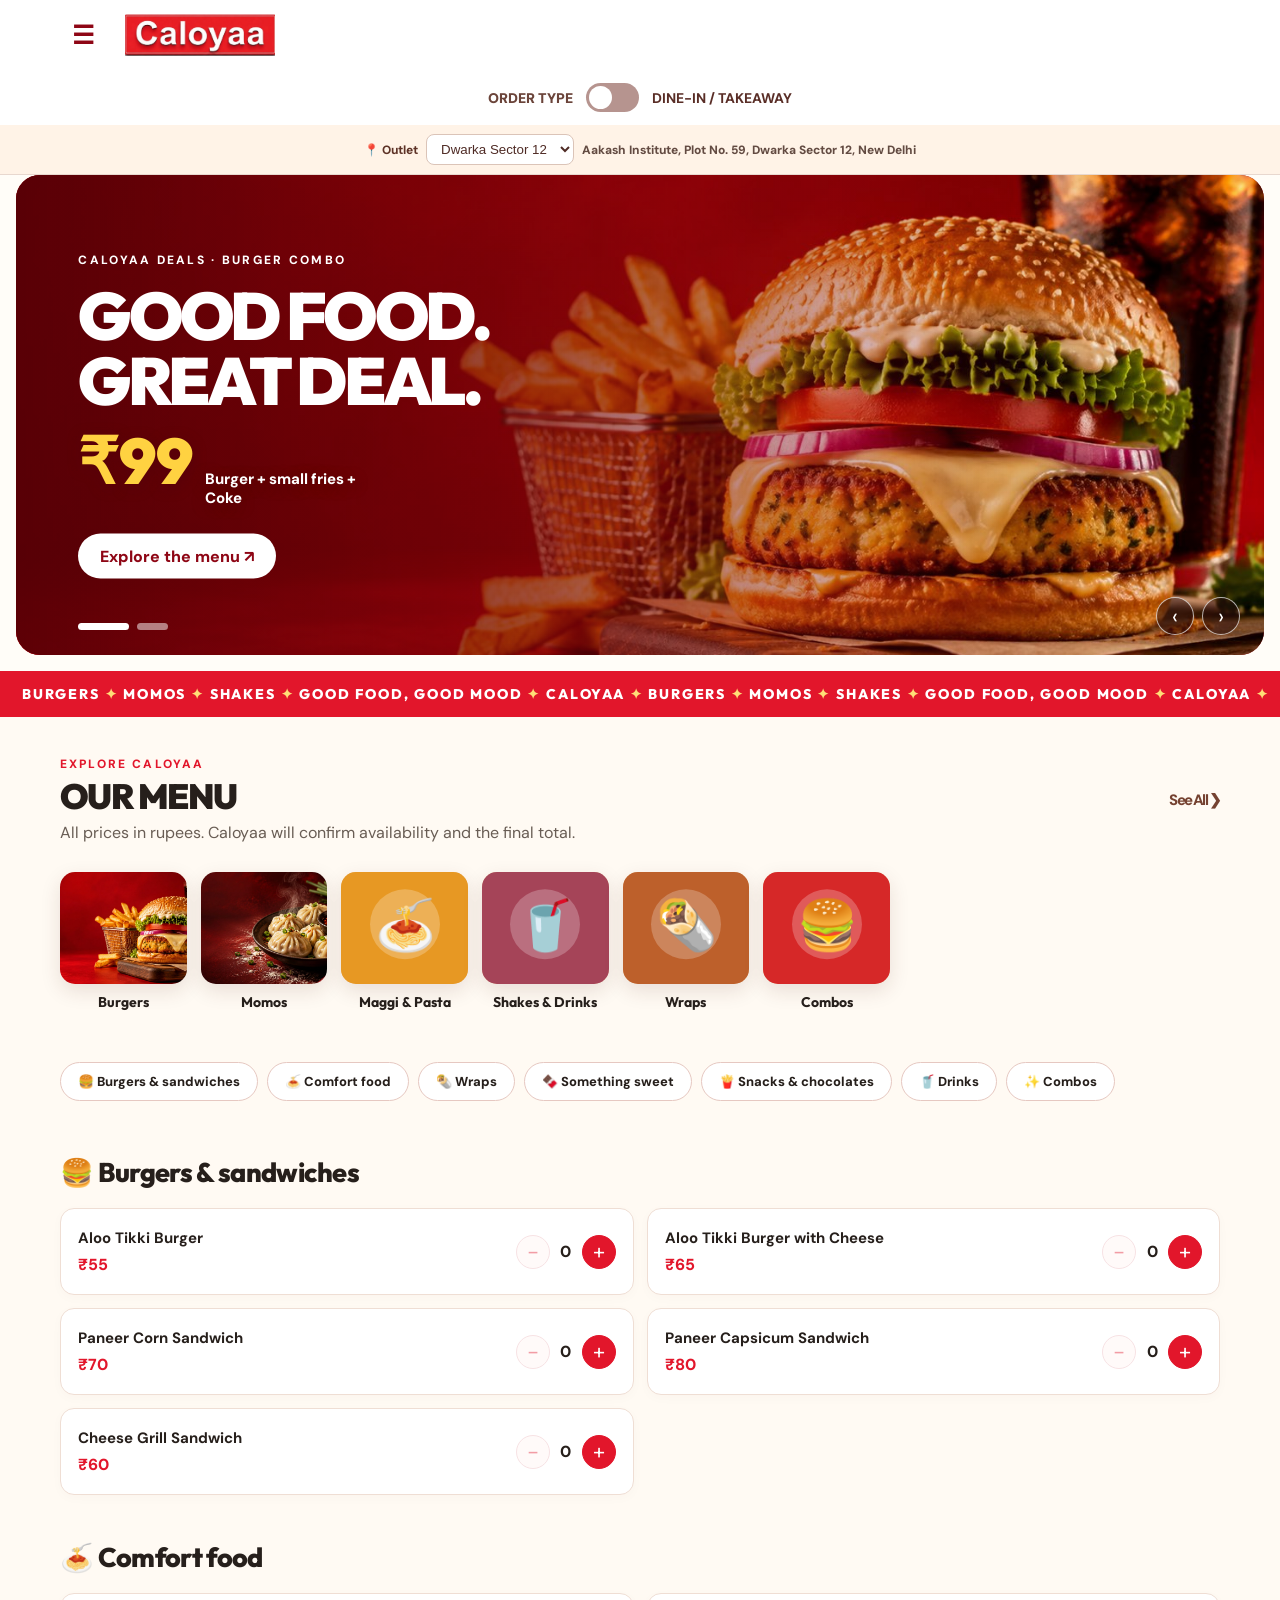
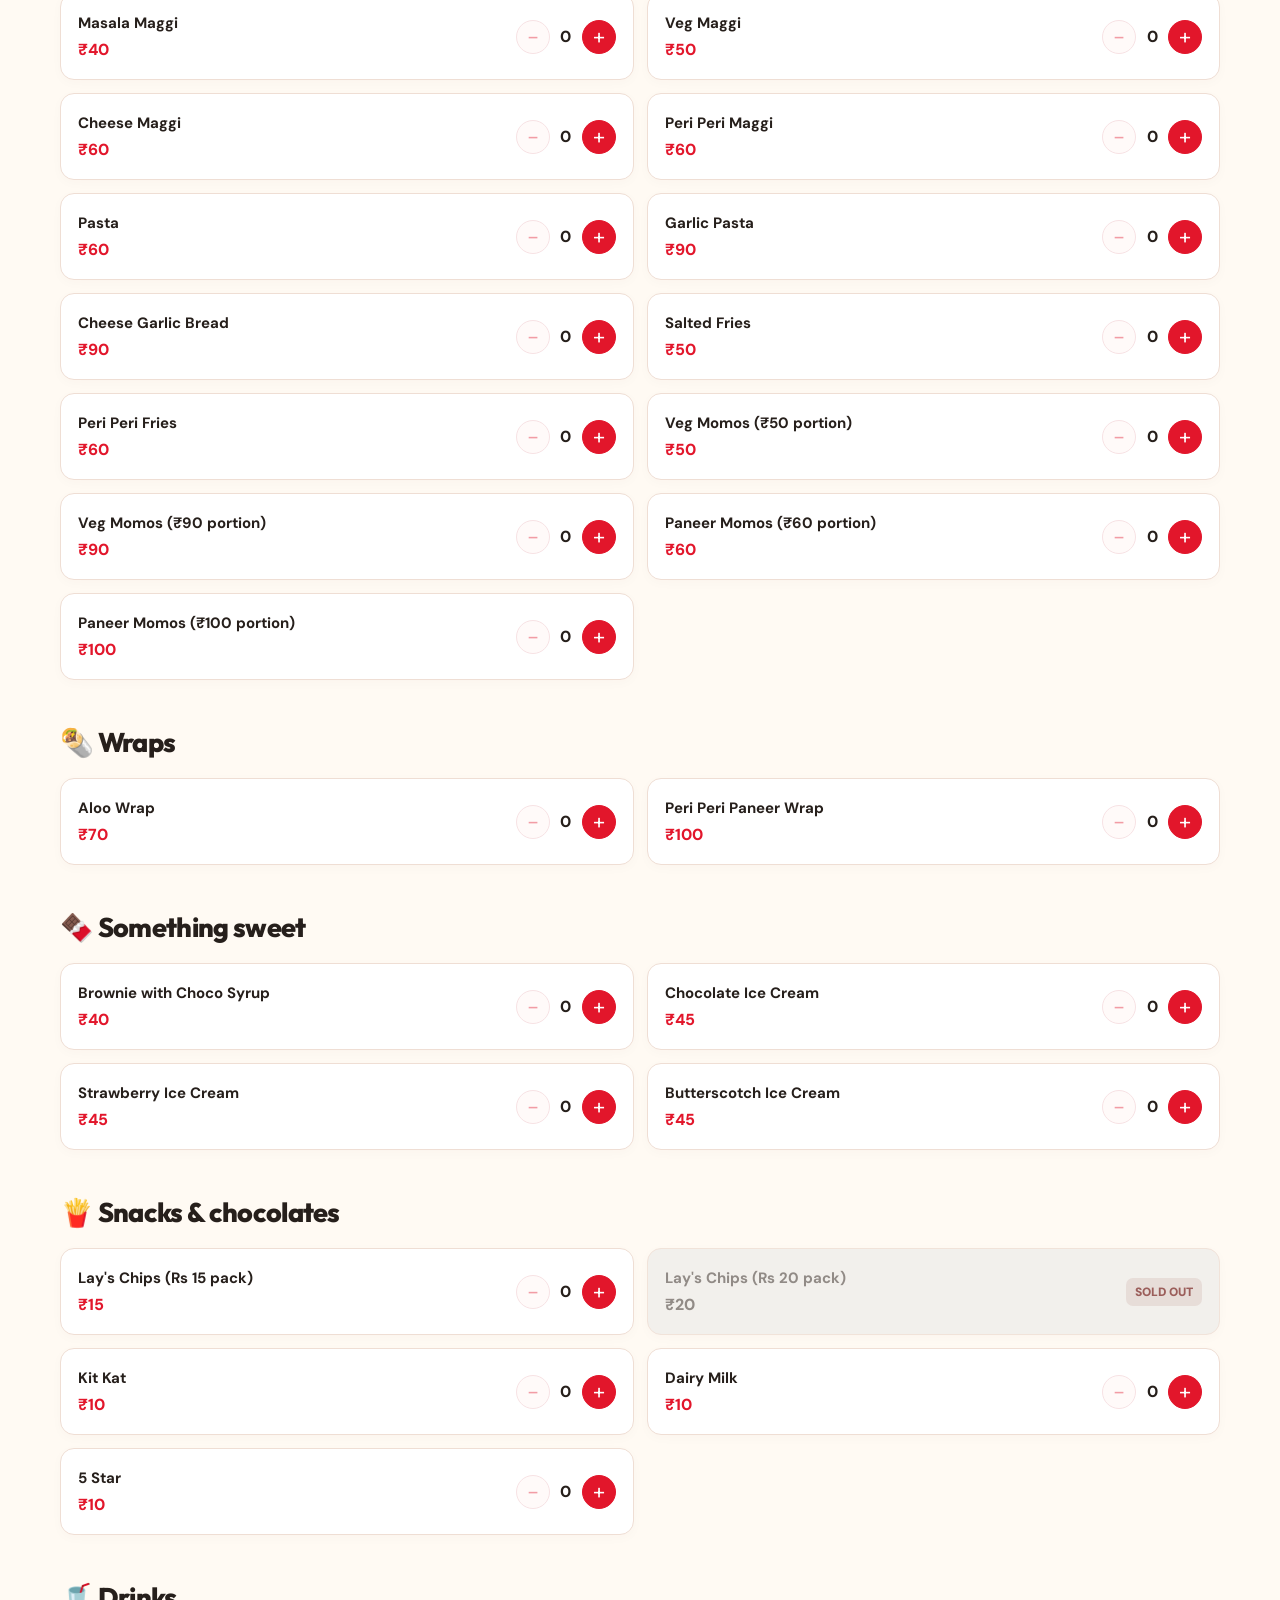
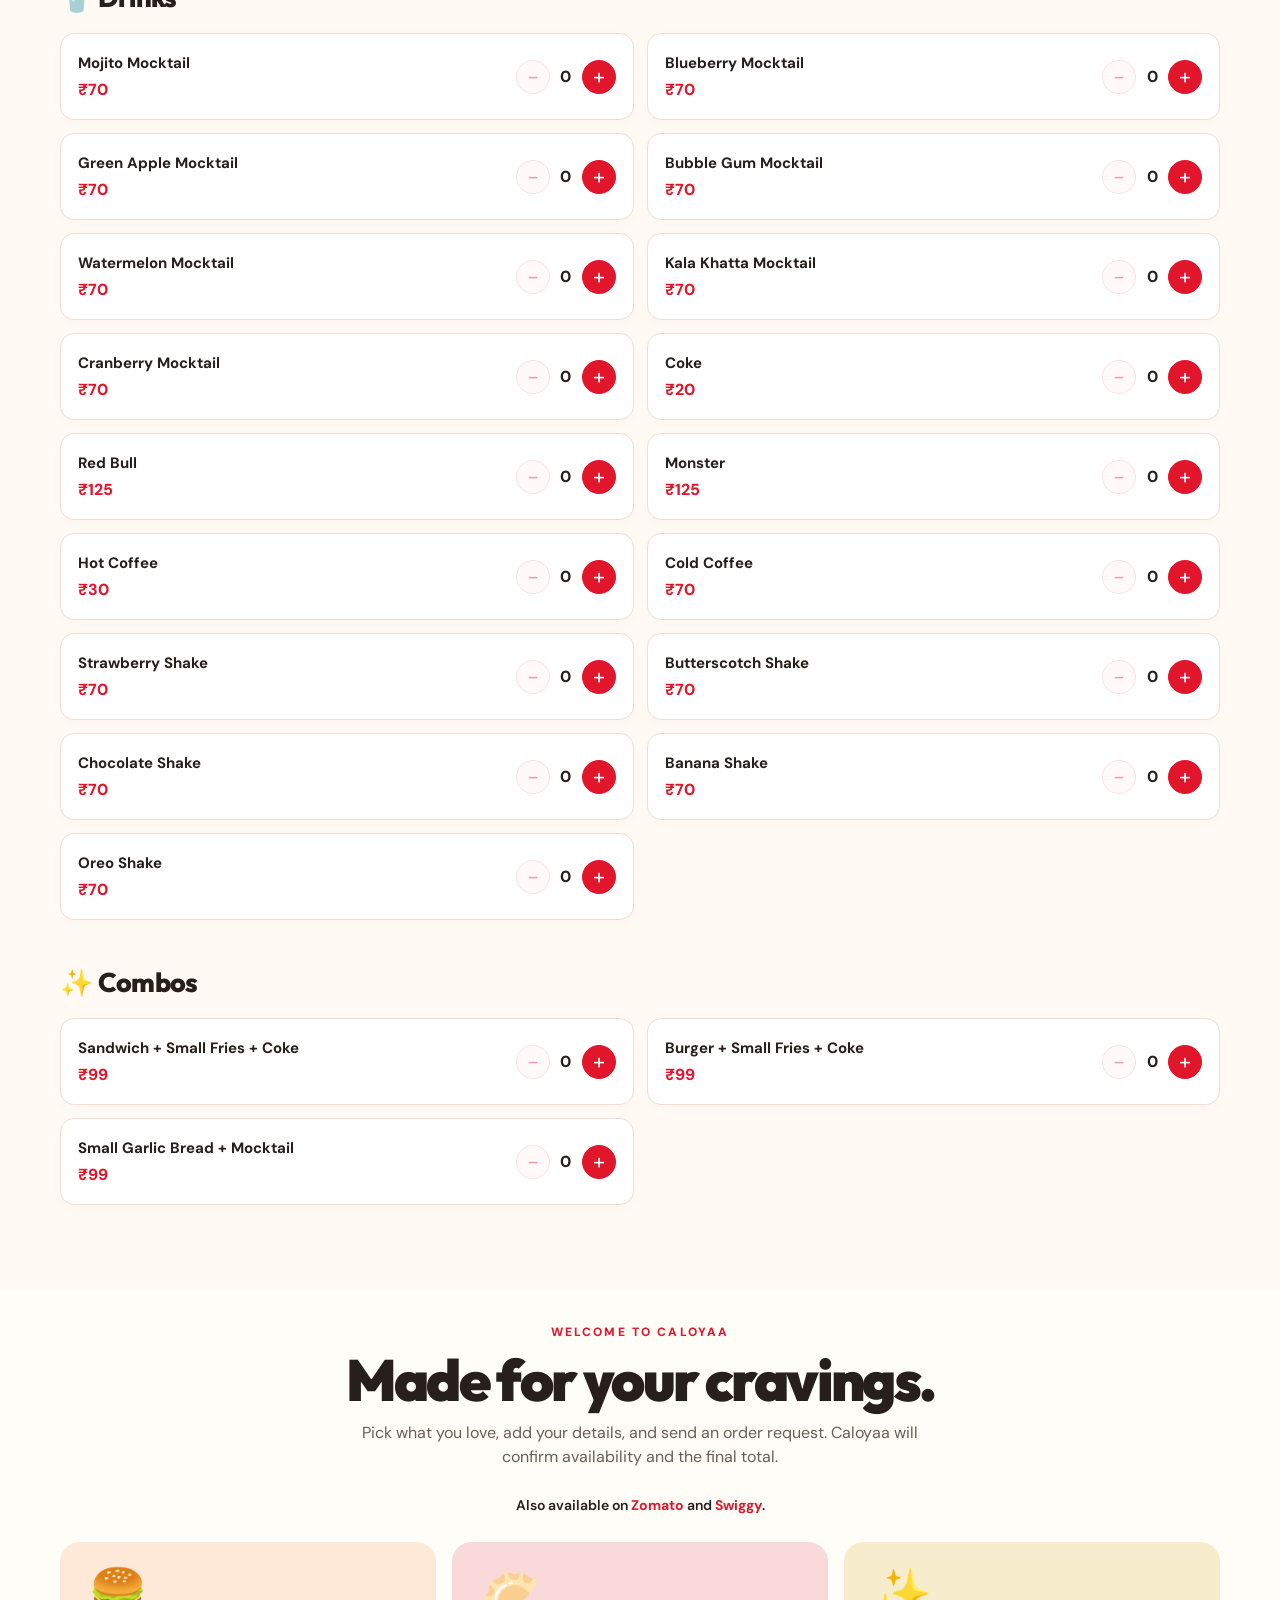
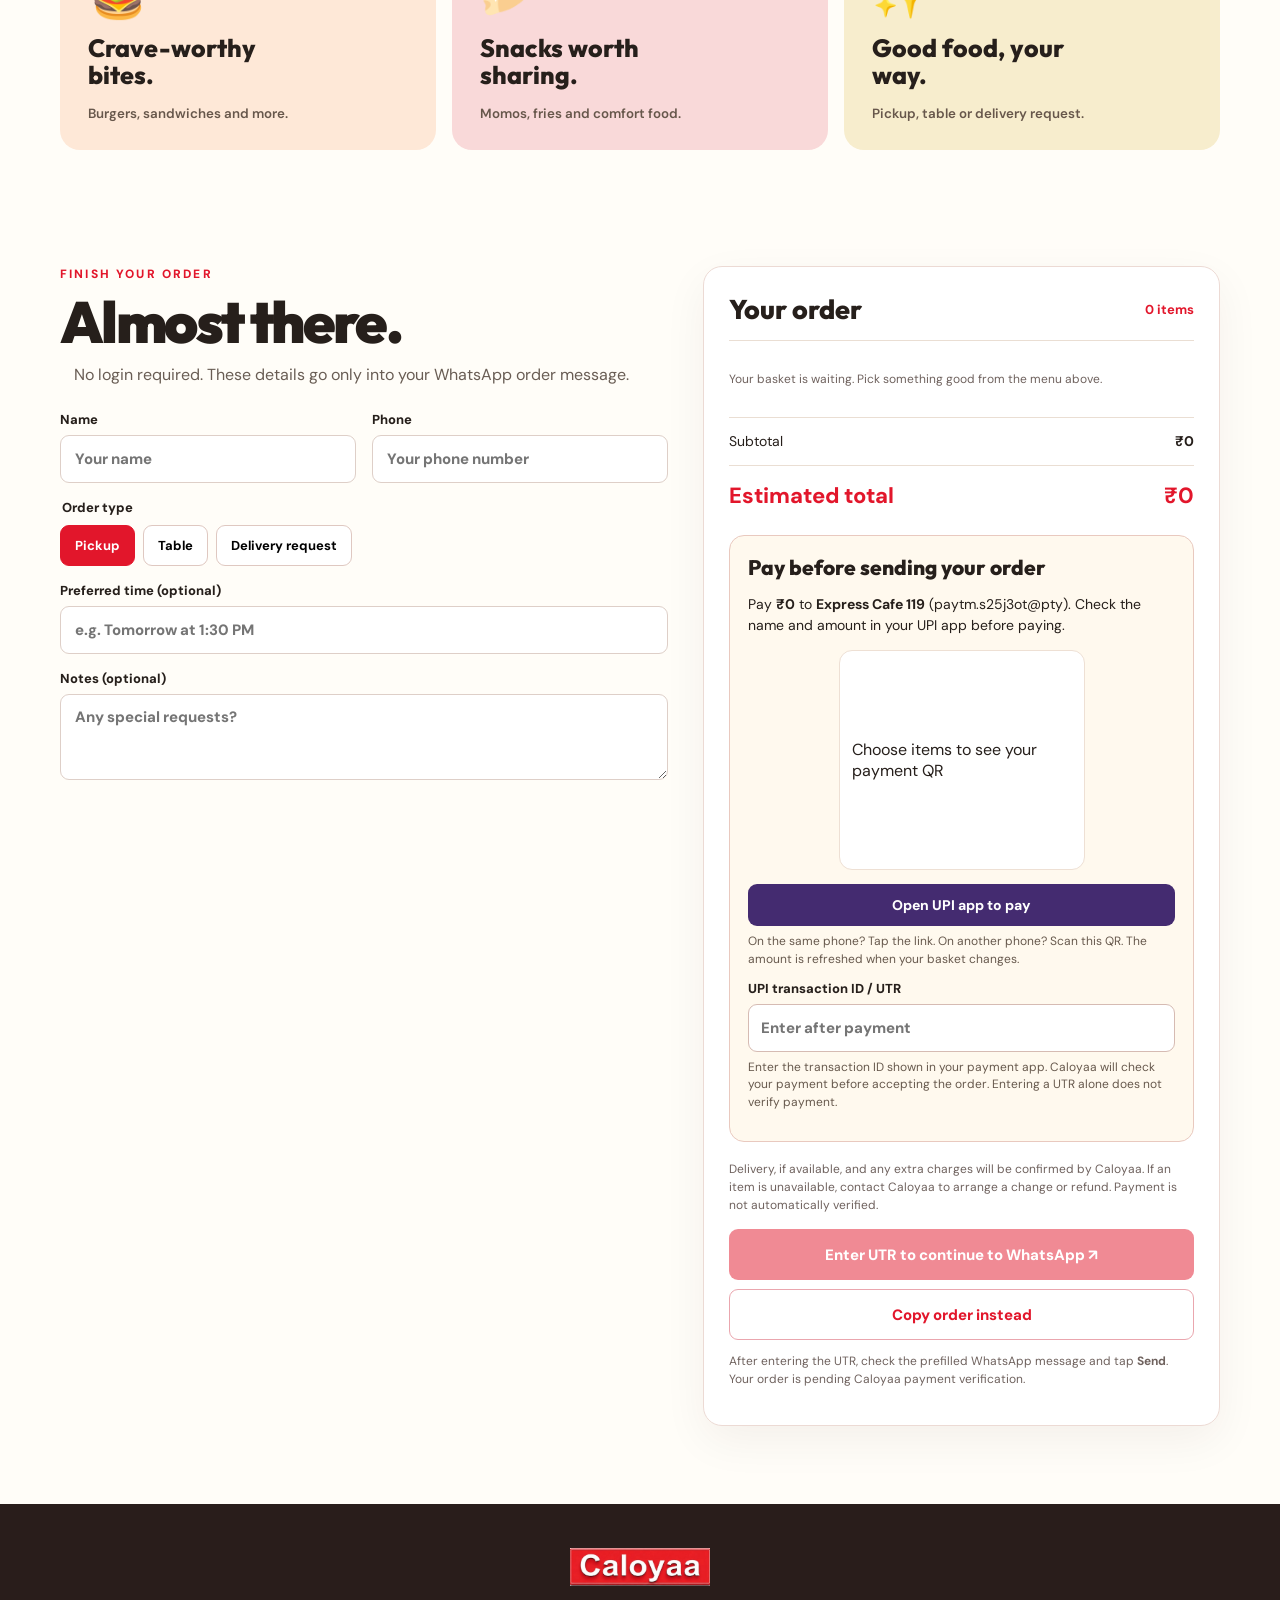
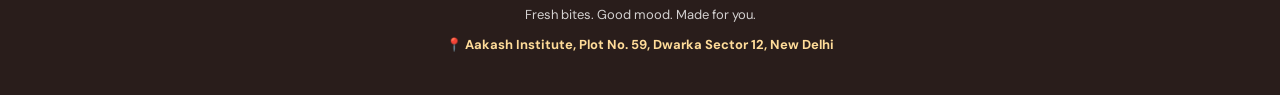
==== index.html @ 2647620d "Link Caloyaa web app manifest" ====
<!doctype html><style>.admin-entry{display:none!important}</style><script>document.addEventListener('DOMContentLoaded',()=>document.querySelector('.admin-entry')?.remove())</script><script>document.addEventListener('DOMContentLoaded',()=>{let m=document.createElement('link');m.rel='manifest';m.href='/manifest.webmanifest';document.head.append(m)})</script>
<html lang="en"><head><meta charset="UTF-8"><meta name="viewport" content="width=device-width,initial-scale=1"><meta name="theme-color" content="#d80f22"><meta name="description" content="Caloyaa: burgers, momos, shakes and more. Build your order and send it on WhatsApp."><meta property="og:title" content="Caloyaa | Fresh bites, big flavour"><meta property="og:description" content="Explore the menu and request an order on WhatsApp."><title>Caloyaa | Order online</title><link rel="preconnect" href="https://fonts.googleapis.com"><link rel="preconnect" href="https://fonts.gstatic.com" crossorigin><link href="https://fonts.googleapis.com/css2?family=DM+Sans:wght@400;500;600;700;800&family=Outfit:wght@400;500;600;700;800;900&display=swap" rel="stylesheet"><style>.admin-entry{display:none!important}
:root{--red:#e2162b;--deep:#8e0615;--ink:#261f1b;--cream:#fff8ed;--line:#eaded3}*{box-sizing:border-box}[hidden]{display:none!important}html{scroll-behavior:smooth}body{margin:0;color:var(--ink);background:#fffdf8;font-family:'DM Sans',Arial,sans-serif}button,input,textarea{font:inherit}button{cursor:pointer}a{color:inherit}.offer{background:#261b19;color:#fff;text-align:center;padding:10px 14px;font-size:12px;font-weight:800;letter-spacing:.06em}.offer span{color:#ffcf71}.nav{display:flex;align-items:center;justify-content:space-between;gap:24px;max-width:1240px;margin:auto;padding:15px 24px}.logo{display:block;width:159px;height:44px;object-fit:contain;object-position:left}.nav-links{display:flex;align-items:center;gap:28px;font-weight:800;font-size:13px}.nav-links a{text-decoration:none}.nav-links a:hover{color:var(--red)}.nav-order,.pill-btn{border:0;border-radius:999px;padding:12px 22px;background:var(--red);color:#fff;font-weight:800;text-decoration:none;white-space:nowrap}.mast{padding:0 16px}.slider{position:relative;max-width:1540px;height:480px;margin:auto;border-radius:24px;overflow:hidden;background:#990a14;color:#fff}.slide{position:absolute;inset:0;opacity:0;pointer-events:none;transition:opacity .65s ease}.slide.active{opacity:1;pointer-events:auto}.slide:before{content:"";position:absolute;inset:0;background:linear-gradient(90deg,rgba(67,0,5,.86) 0%,rgba(81,0,7,.56) 34%,rgba(64,0,8,0) 80%);z-index:1}.slide img{width:100%;height:100%;object-fit:cover;object-position:center}.slide-content{position:absolute;left:max(5%,28px);top:50%;transform:translateY(-50%);z-index:2;width:min(470px,51%)}.eyebrow{font-size:12px;letter-spacing:.19em;font-weight:800;text-transform:uppercase}.slide h1{font:900 clamp(42px,5.2vw,83px)/.98 'Outfit',Arial,sans-serif;letter-spacing:-.055em;margin:15px 0 16px;text-transform:uppercase}.slide p{font-size:18px;line-height:1.45;max-width:400px;margin:0 0 29px}.slide .pill-btn{background:#fff;color:var(--deep);display:inline-block}.slide .pill-btn:hover{background:#ffe2b1}.slide-controls{position:absolute;z-index:3;bottom:25px;left:max(5%,28px);display:flex;gap:8px}.slide-controls button{width:31px;height:7px;border:0;border-radius:8px;background:#ffffff80;padding:0}.slide-controls button.active{width:51px;background:#fff}.slide-arrows{position:absolute;right:24px;bottom:20px;display:flex;gap:8px;z-index:3}.slide-arrows button{width:38px;height:38px;border:1px solid #ffffffab;border-radius:50%;background:#260b0b80;color:#fff;font-size:22px}.slide-arrows button:hover{background:#fff;color:var(--red)}.ticker{background:var(--red);color:#fff;overflow:hidden;white-space:nowrap;margin-top:16px;padding:14px 0;font:800 14px 'Outfit',sans-serif;letter-spacing:.13em}.ticker-track{display:inline-block;animation:marquee 28s linear infinite}.ticker-track span{padding:0 22px}.ticker-track i{font-style:normal;color:#ffde77}@keyframes marquee{to{transform:translateX(-50%)}}.wrap{width:min(1160px,calc(100% - 40px));margin:auto}.intro{text-align:center;padding:75px 0 32px}.section-kicker{font-weight:800;color:var(--red);letter-spacing:.18em;font-size:12px}.intro h2,.section-head h2{font:900 clamp(34px,4.6vw,58px)/1.04 'Outfit',sans-serif;letter-spacing:-.045em;margin:10px 0}.intro p,.section-head p{color:#695d54;line-height:1.55;margin:8px auto;max-width:580px}.platforms{text-align:center;font-size:14px;font-weight:600;margin:0 0 28px}.platforms strong{color:var(--red)}.promo-grid{display:grid;grid-template-columns:repeat(3,1fr);gap:16px;margin:10px 0 80px}.promo{border-radius:20px;padding:28px;min-height:208px;display:flex;flex-direction:column;align-items:flex-start;justify-content:space-between;background:#fee8d7;position:relative;overflow:hidden}.promo:nth-child(2){background:#f9d9d9}.promo:nth-child(3){background:#f7edcd}.promo .icon{font-size:48px;line-height:1}.promo strong{font:800 25px/1.06 'Outfit',sans-serif;max-width:210px}.promo small{font-weight:600;color:#67574b}.promo b{color:var(--red)}.menu-section{background:#fff7ef;padding:75px 0}.section-head{text-align:center}.category-nav{display:flex;gap:9px;overflow:auto;padding:18px 0 30px;scrollbar-width:thin}.category-nav a{border:1px solid #e6c8c1;background:#fff;border-radius:100px;padding:10px 17px;text-decoration:none;white-space:nowrap;font-size:13px;font-weight:800}.category-nav a:hover,.category-nav a:focus{background:var(--red);color:#fff}.food-group{margin:24px 0 45px;scroll-margin-top:20px}#momos-items{scroll-margin-top:20px}.food-group h3{font:800 27px 'Outfit',sans-serif;margin:0 0 19px;letter-spacing:-.025em}.menu-grid{display:grid;grid-template-columns:repeat(2,minmax(0,1fr));gap:13px}.menu-item{background:#fff;border:1px solid #efded4;border-radius:14px;display:flex;align-items:center;justify-content:space-between;padding:16px 17px;min-height:87px;gap:10px;box-shadow:0 3px 12px #541a0a06}.item-info{min-width:0}.item-info strong{display:block;font-size:15px;line-height:1.24}.item-info span{display:block;font-weight:800;color:var(--red);margin-top:6px}.qty{display:flex;align-items:center;gap:7px;flex:none}.qty button{width:34px;height:34px;border:1px solid #edbbc0;background:#fff5f3;color:var(--red);border-radius:50%;font-size:22px;line-height:1}.qty button:last-child{background:var(--red);color:#fff;border-color:var(--red)}.qty button:disabled{opacity:.42;cursor:not-allowed}.qty output{text-align:center;min-width:18px;font-weight:800}.order-layout{display:grid;grid-template-columns:1fr .85fr;gap:35px;padding:78px 0}.form-grid{display:grid;grid-template-columns:1fr 1fr;gap:16px}.form-grid label{font-size:13px;font-weight:800;display:grid;gap:7px}.form-grid .span{grid-column:1/-1}.form-grid input:not([type=checkbox]),.form-grid textarea{width:100%;min-height:48px;padding:12px 14px;border:1px solid #decfc8;border-radius:9px;background:white;color:var(--ink);font-size:15px}.form-grid textarea{resize:vertical}.form-grid input:focus,.form-grid textarea:focus{outline:2px solid var(--red);outline-offset:1px}.form-grid fieldset{border:0;margin:0;padding:0}.form-grid legend{font-size:13px;font-weight:800;margin-bottom:9px}.mode-choice{display:flex;flex-wrap:wrap;gap:8px}.mode-choice button{padding:11px 14px;background:#fff;border:1px solid #dfc8c1;border-radius:9px;font-weight:700;font-size:13px}.mode-choice button.chosen{background:var(--red);color:#fff;border-color:var(--red)}.pre{display:flex!important;align-items:center;gap:12px;background:#fff2dc;border-radius:10px;padding:14px}.pre input{width:21px;height:21px;accent-color:var(--red)}.pre span{display:grid;gap:3px}.pre small{font-weight:400;color:#655c50}.summary{background:#fff;border:1px solid #ecdad4;border-radius:19px;box-shadow:0 15px 45px #3e100d0e;padding:25px;height:max-content;position:sticky;top:15px}.summary-title{display:flex;justify-content:space-between;align-items:center;border-bottom:1px solid var(--line);padding-bottom:14px;margin-bottom:12px}.summary-title h3{font:800 27px 'Outfit';margin:0}.summary-title strong{color:var(--red);font-size:13px}.summary-row{display:flex;justify-content:space-between;gap:12px;padding:7px 0;font-size:14px}.summary-row b{white-space:nowrap}.summary-row.subtotal{border-top:1px solid var(--line);margin-top:12px;padding-top:14px}.summary-row.grand{border-top:1px solid var(--line);margin-top:8px;padding-top:15px;font-size:22px;color:var(--red);font-weight:800}.empty,.disclaimer,.send-note{color:#6f625e;font-size:12px;line-height:1.5}.empty{padding:17px 0}.disclaimer{margin:15px 0}.error{color:#a11222;background:#ffebeb;border-radius:7px;padding:10px;font-size:13px}.order-button,.copy-button{width:100%;border-radius:9px;min-height:51px;font-weight:800;font-size:15px}.order-button{background:#25a65a;color:white;border:0}.order-button:hover{background:#168248}.copy-button{background:#fff;color:var(--red);border:1px solid #eaa6ae;margin-top:9px}.closing{background:#291d1b;color:#fff;padding:42px 20px;text-align:center}.closing img{width:140px;height:42px;object-fit:contain}.closing p{font-size:13px;opacity:.8;margin-bottom:0}.sticky-order{display:none}@media(max-width:800px){.slider{height:400px}.slide-content{width:57%}.slide h1{font-size:48px}.promo-grid{grid-template-columns:1fr 1fr}.order-layout{grid-template-columns:1fr}.summary{position:static}}@media(max-width:620px){.nav{padding:12px 18px}.logo{width:135px;height:38px}.nav-links a:not(.nav-order){display:none}.nav-order{padding:10px 15px;font-size:12px}.mast{padding:0 10px}.slider{height:488px;border-radius:17px}.slide:before{background:linear-gradient(0deg,rgba(58,0,5,.93) 0%,rgba(62,0,5,.62) 42%,rgba(62,0,5,.03) 85%)}.slide img{object-position:64% top}.slide-content{width:calc(100% - 50px);top:auto;bottom:56px;left:25px;transform:none}.slide h1{font-size:48px;margin:10px 0 9px}.slide p{font-size:14px;margin-bottom:17px}.slide .pill-btn{font-size:13px;padding:10px 17px}.slide-controls{left:25px;bottom:21px}.slide-arrows{bottom:12px;right:15px}.slide-arrows button{width:31px;height:31px;font-size:17px}.ticker{font-size:12px;padding:11px 0;margin-top:10px}.wrap{width:calc(100% - 28px)}.intro{padding:48px 6px 23px}.intro h2,.section-head h2{font-size:36px}.promo-grid{grid-template-columns:1fr 1fr;gap:9px;margin-bottom:50px}.promo{padding:17px;min-height:176px}.promo strong{font-size:20px}.promo .icon{font-size:32px}.promo:nth-child(3){grid-column:1/-1;min-height:120px}.menu-section{padding:45px 0}.category-nav{padding:18px 0}.food-group{margin:16px 0 35px}.food-group h3{font-size:24px}.menu-grid{grid-template-columns:1fr;gap:8px}.menu-item{min-height:74px;padding:12px 13px}.item-info strong{font-size:14px}.order-layout{padding:50px 0 75px;gap:30px}.form-grid{grid-template-columns:1fr}.summary{padding:19px}.sticky-order{display:block;position:fixed;bottom:0;left:0;right:0;background:#fff;padding:10px 16px max(10px,env(safe-area-inset-bottom));box-shadow:0 -4px 22px #120b0b1c;z-index:10}.sticky-order a{display:block;text-align:center;background:var(--red);border-radius:9px;color:#fff;text-decoration:none;padding:12px;font-weight:800;font-size:14px}.closing{padding-bottom:110px}}@media(prefers-reduced-motion:reduce){*,*:before,*:after{scroll-behavior:auto!important;animation:none!important;transition:none!important}}
/* Menu-first storefront inspired by the reference layout, retaining Caloyaa branding. */
.menu-toggle{border:0;background:transparent;color:var(--deep);font-size:25px;font-weight:800;padding:5px 7px;line-height:1}.service-bar{display:flex;align-items:center;justify-content:center;gap:13px;padding:13px 12px;background:#fff;color:#6b443a;font-size:14px;font-weight:900;text-transform:uppercase}.service-bar strong{color:#592d26}.service-switch{padding:0;border:0;background:transparent}.switch-track{display:flex;align-items:center;width:53px;height:29px;border-radius:30px;background:#9b4e46;padding:3px}.switch-track i{display:block;width:23px;height:23px;border-radius:50%;background:#fff;transform:translateX(24px);transition:transform .2s}.service-switch[aria-checked=false] .switch-track{background:#b6948f}.service-switch[aria-checked=false] i{transform:translateX(0)}.quick-menu{position:absolute;left:12px;top:93px;background:#fff;z-index:20;border:1px solid #ead6d0;border-radius:14px;box-shadow:0 15px 36px #351b1724;display:grid;padding:9px;min-width:190px}.quick-menu[hidden]{display:none}.quick-menu a{font-size:14px;padding:10px 13px;text-decoration:none;border-radius:7px;font-weight:800}.quick-menu a:hover{background:#fff1e9}.quick-menu .admin-entry{border-top:1px solid #ead6d0;margin-top:4px;padding-top:13px;color:#754231;font-size:12px}.address-strip{border-bottom:1px solid #e8d8cf;background:#fff;text-align:center;border-radius:0;font-size:13px;padding:10px}.see-all{float:right;font:800 15px 'DM Sans',sans-serif;text-decoration:none;color:#754231;padding:12px 0}.menu-section{padding:39px 0;background:#fffbf5}.menu-section .section-head{text-align:left}.menu-section .section-head h2{font-size:35px;margin:6px 0}.menu-section .section-head p{margin:7px 0}.category-tiles{grid-template-columns:repeat(3,minmax(0,1fr));max-width:830px}.category-tile img{aspect-ratio:1.25;object-fit:cover}.intro{padding:35px 0 18px}.promo-grid{margin-bottom:38px}.nav-links{display:none}.nav{max-width:none;padding:13px max(20px,calc((100vw - 1150px)/2));background:#fff}.nav .logo{width:150px}
@media(max-width:620px){.nav{padding:10px 13px}.nav .logo{width:115px;height:36px}.menu-toggle{font-size:21px;padding:4px}.service-bar{font-size:12px;gap:8px;padding:12px 6px}.address-strip{font-size:11px}.slider{height:355px}.slide-content{bottom:32px}.slide h1{font-size:36px}.slide .deal-price{font-size:38px}.ticker{margin-top:0}.menu-section{padding:25px 0}.menu-section .section-head h2{font-size:29px;margin:6px 0}.see-all{font-size:13px;padding:7px 0}.category-tiles{grid-template-columns:repeat(3,minmax(0,1fr));margin:22px 0 8px}.category-tile img{aspect-ratio:1.05}.category-tile strong{font-size:12px}.intro{padding-top:30px}}

.nav{justify-content:initial}.nav-links{margin-left:auto}.header-cart{border:1px solid #efc6ca;background:#fff;color:var(--deep);font-weight:800;border-radius:999px;padding:10px 14px;white-space:nowrap}.header-cart b{display:inline-grid;place-items:center;background:var(--red);color:white;min-width:21px;height:21px;border-radius:50%;padding:0 5px}.address-strip{background:#fff3e7;text-align:center;color:#5d3226;padding:9px 15px;font-size:12px;font-weight:800}.cafe-address{opacity:1!important;color:#ffdc99;font-weight:700}.sticky-order button{display:block;width:100%;background:var(--red);color:#fff;border:0;border-radius:9px;padding:12px;font-size:14px;font-weight:800}.cart-overlay{position:fixed;inset:0;z-index:30}.cart-backdrop{position:absolute;inset:0;background:#170a09a6}.cart-panel{position:absolute;right:0;top:0;bottom:0;width:min(460px,100%);background:#fffdf8;display:flex;flex-direction:column;box-shadow:-8px 0 30px #0002}.cart-heading{padding:20px 20px 14px;border-bottom:1px solid #ecd8ca;display:flex;align-items:center;justify-content:space-between}.cart-heading h2{font:900 26px 'Outfit',sans-serif;margin:0}.cart-heading span{display:block;font:700 12px 'DM Sans',sans-serif;color:#986553}.cart-heading button{border:0;background:#f8e7df;border-radius:50%;width:37px;height:37px;font-size:19px}.drawer-items{overflow:auto;flex:1;padding:15px 19px}.drawer-item{border-bottom:1px solid #e9ddd4;padding:14px 0;display:flex;gap:12px;justify-content:space-between}.drawer-item strong{display:block;font-size:14px}.drawer-item small{display:block;color:var(--red);font-weight:800;margin-top:6px}.drawer-controls{display:flex;align-items:center;gap:8px}.drawer-controls button{background:#fff3ef;border:1px solid #e8bbb9;border-radius:50%;color:var(--red);width:32px;height:32px;font-size:21px}.drawer-controls .remove-item{font-size:15px;background:#fff;border:0;text-decoration:underline;border-radius:0;width:auto;padding:0 4px}.drawer-bottom{border-top:1px solid #ecd8ca;padding:16px 19px max(18px,env(safe-area-inset-bottom))}.drawer-total{display:flex;justify-content:space-between;font-weight:800}.drawer-total strong{font-size:23px;color:var(--red)}.drawer-bottom p{color:#77655b;font-size:12px;line-height:1.4}.drawer-bottom>button{width:100%;border:0;background:var(--red);color:#fff;border-radius:9px;min-height:49px;font-weight:800}.drawer-bottom>button:disabled{opacity:.5}body.cart-active{overflow:hidden}
@media(max-width:620px){.nav{gap:8px}.nav-links{margin-left:auto}.nav-order{display:none}.header-cart{padding:7px 9px;font-size:13px}.header-cart span{display:none}.address-strip{font-size:11px;padding:7px 10px}.cart-panel{width:100%}.cart-heading{padding-top:22px}.drawer-bottom{padding-bottom:max(80px,env(safe-area-inset-bottom))}}
.payment-step{border:1px solid #e9c9bf;border-radius:15px;padding:18px;background:#fff9ee;margin:18px 0}.payment-step h4{font:800 21px 'Outfit',sans-serif;margin:0 0 9px}.payment-step p{font-size:14px;line-height:1.5}.payment-step small{display:block;font-size:12px;color:#67594d;line-height:1.45;margin:7px 0 12px}#pay-qr{display:flex;align-items:center;justify-content:center;margin:14px auto;background:#fff;padding:12px;width:min(100%,246px);min-height:220px;border-radius:13px;border:1px solid #eee0d4}#pay-qr svg{display:block;width:100%;max-width:220px;height:auto;aspect-ratio:1}.pay-link{display:block;text-align:center;border-radius:9px;background:#442b70;color:#fff;text-decoration:none;padding:12px;font-weight:800;font-size:14px}.utr-label{display:grid;gap:7px;font-size:13px;font-weight:800}.utr-label input{height:48px;border:1px solid #d6bbb3;border-radius:9px;padding:12px;font-size:15px;max-width:100%}.order-button:disabled{opacity:.5;cursor:not-allowed}
.slider{background:#a50613}.slide:before{background:linear-gradient(90deg,rgba(88,0,6,.96),rgba(113,2,8,.65) 43%,rgba(80,0,8,.02) 89%)}
.slide-content{background:transparent}.slide .deal-price{display:flex;align-items:baseline;gap:12px;color:#ffd241;font:900 clamp(36px,5vw,64px)/1 'Outfit',sans-serif;margin:0 0 26px!important;text-shadow:0 3px 13px #58000a}.slide .deal-price small{font:800 15px/1.25 'DM Sans',sans-serif;color:#fff;max-width:180px}
.category-tiles{display:grid;grid-template-columns:repeat(6,minmax(0,1fr));gap:14px;margin:26px 0 16px}.category-tile{text-decoration:none;text-align:center;display:grid;gap:10px;font:800 14px/1.2 'Outfit',sans-serif}.category-tile img{width:100%;aspect-ratio:1.13;object-fit:cover;border-radius:15px;background:#ecc7a0;box-shadow:0 7px 20px #511d1720}.category-tile:hover img{transform:translateY(-3px);transition:transform .2s}.category-tile strong{min-height:34px}
.bottom-nav{display:none}.menu-section{background:#fffaf3}.order-button{background:var(--red)}.order-button:hover{background:var(--deep)}
@media(max-width:800px){.category-tiles{grid-template-columns:repeat(3,1fr)}}
@media(max-width:620px){.mast{padding:0}.slider{height:400px;border-radius:0}.slide img{object-position:64% center}.slide-content{bottom:42px;left:20px;width:calc(100% - 40px)}.slide h1{font-size:38px;margin:9px 0}.slide .deal-price{font-size:39px;display:block;margin-bottom:14px!important}.slide .deal-price small{display:block;font-size:12px;margin-top:5px}.slide-controls{bottom:12px;left:20px}.slide-arrows{bottom:7px}.category-tiles{grid-template-columns:repeat(3,minmax(0,1fr));gap:13px 9px}.category-tile{font-size:12px;gap:6px}.category-tile img{border-radius:11px}.category-tile strong{min-height:30px}.menu-section{padding-top:34px}.intro{padding-top:28px}.bottom-nav{display:flex;position:fixed;z-index:12;bottom:0;left:0;right:0;justify-content:space-around;background:#fff;border-top:1px solid #e9ddd5;padding:7px 8px max(7px,env(safe-area-inset-bottom));box-shadow:0 -4px 20px #2304041a}.bottom-nav a{display:grid;text-align:center;justify-items:center;text-decoration:none;color:var(--deep);font-size:11px;font-weight:800;min-width:65px;gap:1px}.bottom-nav span{font-size:23px;line-height:25px}.sticky-order{bottom:64px;padding:7px 14px}.closing{padding-bottom:145px}.order-layout{padding-bottom:100px}}

.address-strip{display:flex;align-items:center;justify-content:center;gap:8px;flex-wrap:wrap}.address-strip label{font-weight:800}.address-strip select{border:1px solid #dbc4b8;border-radius:8px;padding:6px 10px;background:#fff;font:800 13px inherit;color:#4f2b25}.address-strip span{color:#634b42}.menu-item.sold-out{background:#f0eeeb;color:#79736f;opacity:.82}.menu-item.sold-out .item-info span{color:#79736f}.menu-item.sold-out .qty{display:none}.sold-out-badge{font-size:12px;font-weight:900;text-transform:uppercase;color:#863c39;background:#e2d7d3;padding:6px 9px;border-radius:7px;white-space:nowrap}.stock-banner{border-radius:8px;background:#fff2e0;color:#573421;padding:10px 14px;font-weight:800;font-size:13px;margin:10px 0}.stock-banner[hidden]{display:none}</style></head><body>

<header class="nav"><button class="menu-toggle" id="menu-toggle" type="button" aria-label="Open menu" aria-expanded="false">☰</button><a href="#top" aria-label="Caloyaa home"><img class="logo" src="[data-uri]" alt="Caloyaa"></a><nav class="nav-links"><a href="#menu">Menu</a><a href="#how">How it works</a><a class="nav-order" href="#order">Start an order ↗</a></nav><button class="header-cart" id="header-cart" type="button" aria-label="View cart, 0 items" hidden>🛒 <span>Cart</span> <b id="cart-count">0</b></button></header><div class="service-bar"><span>Order type</span><button type="button" class="service-switch" id="service-switch" role="switch" aria-checked="false" aria-label="Switch between delivery request and dine-in or takeaway"><span class="switch-track"><i></i></span></button><strong id="service-label">Dine-in / Takeaway</strong></div><div class="address-strip"><label for="outlet-select">📍 Outlet</label> <select id="outlet-select" aria-label="Order outlet"></select><span id="outlet-address"></span></div><nav class="quick-menu" id="quick-menu" aria-label="Site menu" hidden><a href="#top">Home</a><a href="#deals">Deals</a><a href="#menu">Our Menu</a><a href="#order">Order</a><a href="#contact">Cafe address</a><a class="admin-entry" href="https://github.com/caloyaa-cafe/caloyaa-cafe.github.io/actions/workflows/stock-toggle.yml" target="_blank" rel="noopener noreferrer" aria-label="Admin login, opens GitHub in a new tab">Admin login ↗</a></nav>
<main id="top"><div class="mast"><section class="slider" id="deals" aria-label="Featured food promotions" aria-roledescription="carousel"><article class="slide active" aria-label="1 of 2"><img src="[data-uri]" alt="Illustrative veggie burger, fries and cola"><div class="slide-content"><div class="eyebrow">CALOYAA DEALS · BURGER COMBO</div><h1>GOOD FOOD.<br>GREAT DEAL.</h1><p class="deal-price">₹99 <small>Burger + small fries + Coke</small></p><a class="pill-btn" href="#menu">Explore the menu ↗</a></div></article><article class="slide" aria-label="2 of 2" aria-hidden="true"><img src="[data-uri]" alt="Illustrative plate of steamed momos with chili dip"><div class="slide-content"><div class="eyebrow">CALOYAA FAVOURITES · MOMOS</div><h1>MOMOS<br>HIT DIFFERENT.</h1><p class="deal-price">From ₹50 <small>Veg momos · ₹50 portion</small></p><a class="pill-btn" href="#menu">Explore the menu ↗</a></div></article><div class="slide-controls" aria-label="Choose featured promotion"><button class="active" type="button" aria-label="Show burger promotion" aria-current="true"></button><button type="button" aria-label="Show momos promotion"></button></div><div class="slide-arrows"><button type="button" id="prev" aria-label="Previous promotion">‹</button><button type="button" id="next" aria-label="Next promotion">›</button></div></section></div>
<div class="ticker" aria-hidden="true"><div class="ticker-track"><span>BURGERS <i>✦</i> MOMOS <i>✦</i> SHAKES <i>✦</i> GOOD FOOD, GOOD MOOD <i>✦</i> CALOYAA <i>✦</i> BURGERS <i>✦</i> MOMOS <i>✦</i> SHAKES <i>✦</i> GOOD FOOD, GOOD MOOD <i>✦</i> CALOYAA <i>✦</i> </span><span>BURGERS <i>✦</i> MOMOS <i>✦</i> SHAKES <i>✦</i> GOOD FOOD, GOOD MOOD <i>✦</i> CALOYAA <i>✦</i> BURGERS <i>✦</i> MOMOS <i>✦</i> SHAKES <i>✦</i> GOOD FOOD, GOOD MOOD <i>✦</i> CALOYAA <i>✦</i> </span></div></div>
<section class="menu-section" id="menu"><div class="wrap"><div class="section-head"><div class="section-kicker">EXPLORE CALOYAA</div><h2>OUR MENU <a class="see-all" href="#menu-groups">See All ❯</a></h2><p>All prices in rupees. Caloyaa will confirm availability and the final total.</p></div><p class="stock-banner" id="stock-banner" role="status" hidden></p><nav class="category-tiles" id="featured-categories" aria-label="Explore our menu categories"></nav><nav class="category-nav" id="categories" aria-label="Menu categories"></nav><div id="menu-groups"></div></div></section>
<section class="wrap" id="how"><div class="intro"><div class="section-kicker">WELCOME TO CALOYAA</div><h2>Made for your cravings.</h2><p>Pick what you love, add your details, and send an order request. Caloyaa will confirm availability and the final total.</p></div><p class="platforms">Also available on <strong>Zomato</strong> and <strong>Swiggy</strong>.</p><div class="promo-grid"><div class="promo"><span class="icon" aria-hidden="true">🍔</span><strong>Crave-worthy bites.</strong><small>Burgers, sandwiches and more.</small></div><div class="promo"><span class="icon" aria-hidden="true">🥟</span><strong>Snacks worth sharing.</strong><small>Momos, fries and comfort food.</small></div><div class="promo"><span class="icon" aria-hidden="true">✨</span><strong>Good food, your way.</strong><small>Pickup, table or delivery request.</small></div></div></section>
<section class="wrap order-layout" id="order"><div><div class="section-kicker">FINISH YOUR ORDER</div><div class="section-head" style="text-align:left;margin-bottom:24px"><h2>Almost there.</h2><p>No login required. These details go only into your WhatsApp order message.</p></div><div class="form-grid"><label>Name<input id="customer-name" placeholder="Your name" autocomplete="name" maxlength="70"></label><label>Phone<input id="phone" placeholder="Your phone number" inputmode="tel" autocomplete="tel" maxlength="18"></label><fieldset class="span"><legend>Order type</legend><div class="mode-choice" id="modes"><button class="chosen" type="button" data-mode="Pickup">Pickup</button><button type="button" data-mode="Table">Table</button><button type="button" data-mode="Delivery request">Delivery request</button></div></fieldset><label class="span" id="detail-wrap" hidden><span id="detail-label">Table number or details</span><input id="detail" maxlength="180" placeholder="Add details"></label><label class="span" id="time-wrap">Preferred time (optional)<input id="preorder-time" placeholder="e.g. Tomorrow at 1:30 PM" maxlength="90"></label><label class="span">Notes (optional)<textarea id="notes" rows="3" placeholder="Any special requests?" maxlength="400"></textarea></label></div></div><aside class="summary"><div class="summary-title"><h3>Your order</h3><strong id="item-count">0 items</strong></div><div id="basket"><p class="empty">Your basket is waiting. Pick something good from the menu above.</p></div><div class="summary-row subtotal"><span>Subtotal</span><b id="subtotal">₹0</b></div><div class="summary-row grand"><span>Estimated total</span><b id="total">₹0</b></div><section class="payment-step" aria-labelledby="payment-heading"><h4 id="payment-heading">Pay before sending your order</h4><p>Pay <b id="pay-amount">₹0</b> to <strong>Express Cafe 119</strong> (<span id="pay-upi-id">paytm.s25j3ot@pty</span>). Check the name and amount in your UPI app before paying.</p><div id="pay-qr" role="img" aria-label="UPI payment QR code for the current order total"></div><a id="pay-link" class="pay-link" href="#order">Open UPI app to pay</a><small>On the same phone? Tap the link. On another phone? Scan this QR. The amount is refreshed when your basket changes.</small><label class="utr-label">UPI transaction ID / UTR<input id="utr" type="text" inputmode="numeric" autocomplete="off" maxlength="30" placeholder="Enter after payment"></label><small>Enter the transaction ID shown in your payment app. Caloyaa will check your payment before accepting the order. Entering a UTR alone does not verify payment.</small></section><p class="disclaimer">Delivery, if available, and any extra charges will be confirmed by Caloyaa. If an item is unavailable, contact Caloyaa to arrange a change or refund. Payment is not automatically verified.</p><p class="error" id="error" role="alert" hidden></p><button class="order-button" id="whatsapp" type="button" disabled>Enter UTR to continue to WhatsApp ↗</button><button class="copy-button" id="copy" type="button">Copy order instead</button><p class="send-note">After entering the UTR, check the prefilled WhatsApp message and tap <b>Send</b>. Your order is pending Caloyaa payment verification.</p></aside></section></main>
<nav class="bottom-nav" aria-label="Quick navigation"><a href="#top"><span>⌂</span>Home</a><a href="#deals"><span>★</span>Deals</a><a href="#order"><span>▣</span>Order</a></nav><footer class="closing" id="contact"><img src="[data-uri]" alt="Caloyaa"><p>Fresh bites. Good mood. Made for you.</p><p class="cafe-address">📍 Aakash Institute, Plot No. 59, Dwarka Sector 12, New Delhi</p></footer><div class="sticky-order" id="sticky-cart" hidden><button type="button" id="sticky-link" class="cart-open">🛒 View Cart · 0 items</button></div><div class="cart-overlay" id="cart-overlay" hidden><div class="cart-backdrop" id="cart-backdrop"></div><section class="cart-panel" role="dialog" aria-modal="true" aria-labelledby="cart-heading"><div class="cart-heading"><h2 id="cart-heading">Your Cart <span id="drawer-count">0 items</span></h2><button id="close-cart" type="button" aria-label="Close cart">✕</button></div><div id="drawer-items" class="drawer-items"></div><div class="drawer-bottom"><div class="drawer-total"><span>Estimated total</span><strong id="drawer-total">₹0</strong></div><p>Pay at checkout. Caloyaa will verify your payment and confirm the order.</p><button id="cart-checkout" type="button">Continue to checkout →</button></div></section></div>
<script>var qrcode = function() {

  //---------------------------------------------------------------------
  // qrcode
  //---------------------------------------------------------------------

  /**
   * qrcode
   * @param typeNumber 1 to 40
   * @param errorCorrectionLevel 'L','M','Q','H'
   */
  var qrcode = function(typeNumber, errorCorrectionLevel) {

    var PAD0 = 0xEC;
    var PAD1 = 0x11;

    var _typeNumber = typeNumber;
    var _errorCorrectionLevel = QRErrorCorrectionLevel[errorCorrectionLevel];
    var _modules = null;
    var _moduleCount = 0;
    var _dataCache = null;
    var _dataList = [];

    var _this = {};

    var makeImpl = function(test, maskPattern) {

      _moduleCount = _typeNumber * 4 + 17;
      _modules = function(moduleCount) {
        var modules = new Array(moduleCount);
        for (var row = 0; row < moduleCount; row += 1) {
          modules[row] = new Array(moduleCount);
          for (var col = 0; col < moduleCount; col += 1) {
            modules[row][col] = null;
          }
        }
        return modules;
      }(_moduleCount);

      setupPositionProbePattern(0, 0);
      setupPositionProbePattern(_moduleCount - 7, 0);
      setupPositionProbePattern(0, _moduleCount - 7);
      setupPositionAdjustPattern();
      setupTimingPattern();
      setupTypeInfo(test, maskPattern);

      if (_typeNumber >= 7) {
        setupTypeNumber(test);
      }

      if (_dataCache == null) {
        _dataCache = createData(_typeNumber, _errorCorrectionLevel, _dataList);
      }

      mapData(_dataCache, maskPattern);
    };

    var setupPositionProbePattern = function(row, col) {

      for (var r = -1; r <= 7; r += 1) {

        if (row + r <= -1 || _moduleCount <= row + r) continue;

        for (var c = -1; c <= 7; c += 1) {

          if (col + c <= -1 || _moduleCount <= col + c) continue;

          if ( (0 <= r && r <= 6 && (c == 0 || c == 6) )
              || (0 <= c && c <= 6 && (r == 0 || r == 6) )
              || (2 <= r && r <= 4 && 2 <= c && c <= 4) ) {
            _modules[row + r][col + c] = true;
          } else {
            _modules[row + r][col + c] = false;
          }
        }
      }
    };

    var getBestMaskPattern = function() {

      var minLostPoint = 0;
      var pattern = 0;

      for (var i = 0; i < 8; i += 1) {

        makeImpl(true, i);

        var lostPoint = QRUtil.getLostPoint(_this);

        if (i == 0 || minLostPoint > lostPoint) {
          minLostPoint = lostPoint;
          pattern = i;
        }
      }

      return pattern;
    };

    var setupTimingPattern = function() {

      for (var r = 8; r < _moduleCount - 8; r += 1) {
        if (_modules[r][6] != null) {
          continue;
        }
        _modules[r][6] = (r % 2 == 0);
      }

      for (var c = 8; c < _moduleCount - 8; c += 1) {
        if (_modules[6][c] != null) {
          continue;
        }
        _modules[6][c] = (c % 2 == 0);
      }
    };

    var setupPositionAdjustPattern = function() {

      var pos = QRUtil.getPatternPosition(_typeNumber);

      for (var i = 0; i < pos.length; i += 1) {

        for (var j = 0; j < pos.length; j += 1) {

          var row = pos[i];
          var col = pos[j];

          if (_modules[row][col] != null) {
            continue;
          }

          for (var r = -2; r <= 2; r += 1) {

            for (var c = -2; c <= 2; c += 1) {

              if (r == -2 || r == 2 || c == -2 || c == 2
                  || (r == 0 && c == 0) ) {
                _modules[row + r][col + c] = true;
              } else {
                _modules[row + r][col + c] = false;
              }
            }
          }
        }
      }
    };

    var setupTypeNumber = function(test) {

      var bits = QRUtil.getBCHTypeNumber(_typeNumber);

      for (var i = 0; i < 18; i += 1) {
        var mod = (!test && ( (bits >> i) & 1) == 1);
        _modules[Math.floor(i / 3)][i % 3 + _moduleCount - 8 - 3] = mod;
      }

      for (var i = 0; i < 18; i += 1) {
        var mod = (!test && ( (bits >> i) & 1) == 1);
        _modules[i % 3 + _moduleCount - 8 - 3][Math.floor(i / 3)] = mod;
      }
    };

    var setupTypeInfo = function(test, maskPattern) {

      var data = (_errorCorrectionLevel << 3) | maskPattern;
      var bits = QRUtil.getBCHTypeInfo(data);

      // vertical
      for (var i = 0; i < 15; i += 1) {

        var mod = (!test && ( (bits >> i) & 1) == 1);

        if (i < 6) {
          _modules[i][8] = mod;
        } else if (i < 8) {
          _modules[i + 1][8] = mod;
        } else {
          _modules[_moduleCount - 15 + i][8] = mod;
        }
      }

      // horizontal
      for (var i = 0; i < 15; i += 1) {

        var mod = (!test && ( (bits >> i) & 1) == 1);

        if (i < 8) {
          _modules[8][_moduleCount - i - 1] = mod;
        } else if (i < 9) {
          _modules[8][15 - i - 1 + 1] = mod;
        } else {
          _modules[8][15 - i - 1] = mod;
        }
      }

      // fixed module
      _modules[_moduleCount - 8][8] = (!test);
    };

    var mapData = function(data, maskPattern) {

      var inc = -1;
      var row = _moduleCount - 1;
      var bitIndex = 7;
      var byteIndex = 0;
      var maskFunc = QRUtil.getMaskFunction(maskPattern);

      for (var col = _moduleCount - 1; col > 0; col -= 2) {

        if (col == 6) col -= 1;

        while (true) {

          for (var c = 0; c < 2; c += 1) {

            if (_modules[row][col - c] == null) {

              var dark = false;

              if (byteIndex < data.length) {
                dark = ( ( (data[byteIndex] >>> bitIndex) & 1) == 1);
              }

              var mask = maskFunc(row, col - c);

              if (mask) {
                dark = !dark;
              }

              _modules[row][col - c] = dark;
              bitIndex -= 1;

              if (bitIndex == -1) {
                byteIndex += 1;
                bitIndex = 7;
              }
            }
          }

          row += inc;

          if (row < 0 || _moduleCount <= row) {
            row -= inc;
            inc = -inc;
            break;
          }
        }
      }
    };

    var createBytes = function(buffer, rsBlocks) {

      var offset = 0;

      var maxDcCount = 0;
      var maxEcCount = 0;

      var dcdata = new Array(rsBlocks.length);
      var ecdata = new Array(rsBlocks.length);

      for (var r = 0; r < rsBlocks.length; r += 1) {

        var dcCount = rsBlocks[r].dataCount;
        var ecCount = rsBlocks[r].totalCount - dcCount;

        maxDcCount = Math.max(maxDcCount, dcCount);
        maxEcCount = Math.max(maxEcCount, ecCount);

        dcdata[r] = new Array(dcCount);

        for (var i = 0; i < dcdata[r].length; i += 1) {
          dcdata[r][i] = 0xff & buffer.getBuffer()[i + offset];
        }
        offset += dcCount;

        var rsPoly = QRUtil.getErrorCorrectPolynomial(ecCount);
        var rawPoly = qrPolynomial(dcdata[r], rsPoly.getLength() - 1);

        var modPoly = rawPoly.mod(rsPoly);
        ecdata[r] = new Array(rsPoly.getLength() - 1);
        for (var i = 0; i < ecdata[r].length; i += 1) {
          var modIndex = i + modPoly.getLength() - ecdata[r].length;
          ecdata[r][i] = (modIndex >= 0)? modPoly.getAt(modIndex) : 0;
        }
      }

      var totalCodeCount = 0;
      for (var i = 0; i < rsBlocks.length; i += 1) {
        totalCodeCount += rsBlocks[i].totalCount;
      }

      var data = new Array(totalCodeCount);
      var index = 0;

      for (var i = 0; i < maxDcCount; i += 1) {
        for (var r = 0; r < rsBlocks.length; r += 1) {
          if (i < dcdata[r].length) {
            data[index] = dcdata[r][i];
            index += 1;
          }
        }
      }

      for (var i = 0; i < maxEcCount; i += 1) {
        for (var r = 0; r < rsBlocks.length; r += 1) {
          if (i < ecdata[r].length) {
            data[index] = ecdata[r][i];
            index += 1;
          }
        }
      }

      return data;
    };

    var createData = function(typeNumber, errorCorrectionLevel, dataList) {

      var rsBlocks = QRRSBlock.getRSBlocks(typeNumber, errorCorrectionLevel);

      var buffer = qrBitBuffer();

      for (var i = 0; i < dataList.length; i += 1) {
        var data = dataList[i];
        buffer.put(data.getMode(), 4);
        buffer.put(data.getLength(), QRUtil.getLengthInBits(data.getMode(), typeNumber) );
        data.write(buffer);
      }

      // calc num max data.
      var totalDataCount = 0;
      for (var i = 0; i < rsBlocks.length; i += 1) {
        totalDataCount += rsBlocks[i].dataCount;
      }

      if (buffer.getLengthInBits() > totalDataCount * 8) {
        throw 'code length overflow. ('
          + buffer.getLengthInBits()
          + '>'
          + totalDataCount * 8
          + ')';
      }

      // end code
      if (buffer.getLengthInBits() + 4 <= totalDataCount * 8) {
        buffer.put(0, 4);
      }

      // padding
      while (buffer.getLengthInBits() % 8 != 0) {
        buffer.putBit(false);
      }

      // padding
      while (true) {

        if (buffer.getLengthInBits() >= totalDataCount * 8) {
          break;
        }
        buffer.put(PAD0, 8);

        if (buffer.getLengthInBits() >= totalDataCount * 8) {
          break;
        }
        buffer.put(PAD1, 8);
      }

      return createBytes(buffer, rsBlocks);
    };

    _this.addData = function(data, mode) {

      mode = mode || 'Byte';

      var newData = null;

      switch(mode) {
      case 'Numeric' :
        newData = qrNumber(data);
        break;
      case 'Alphanumeric' :
        newData = qrAlphaNum(data);
        break;
      case 'Byte' :
        newData = qr8BitByte(data);
        break;
      case 'Kanji' :
        newData = qrKanji(data);
        break;
      default :
        throw 'mode:' + mode;
      }

      _dataList.push(newData);
      _dataCache = null;
    };

    _this.isDark = function(row, col) {
      if (row < 0 || _moduleCount <= row || col < 0 || _moduleCount <= col) {
        throw row + ',' + col;
      }
      return _modules[row][col];
    };

    _this.getModuleCount = function() {
      return _moduleCount;
    };

    _this.make = function() {
      if (_typeNumber < 1) {
        var typeNumber = 1;

        for (; typeNumber < 40; typeNumber++) {
          var rsBlocks = QRRSBlock.getRSBlocks(typeNumber, _errorCorrectionLevel);
          var buffer = qrBitBuffer();

          for (var i = 0; i < _dataList.length; i++) {
            var data = _dataList[i];
            buffer.put(data.getMode(), 4);
            buffer.put(data.getLength(), QRUtil.getLengthInBits(data.getMode(), typeNumber) );
            data.write(buffer);
          }

          var totalDataCount = 0;
          for (var i = 0; i < rsBlocks.length; i++) {
            totalDataCount += rsBlocks[i].dataCount;
          }

          if (buffer.getLengthInBits() <= totalDataCount * 8) {
            break;
          }
        }

        _typeNumber = typeNumber;
      }

      makeImpl(false, getBestMaskPattern() );
    };

    _this.createTableTag = function(cellSize, margin) {

      cellSize = cellSize || 2;
      margin = (typeof margin == 'undefined')? cellSize * 4 : margin;

      var qrHtml = '';

      qrHtml += '<table style="';
      qrHtml += ' border-width: 0px; border-style: none;';
      qrHtml += ' border-collapse: collapse;';
      qrHtml += ' padding: 0px; margin: ' + margin + 'px;';
      qrHtml += '">';
      qrHtml += '<tbody>';

      for (var r = 0; r < _this.getModuleCount(); r += 1) {

        qrHtml += '<tr>';

        for (var c = 0; c < _this.getModuleCount(); c += 1) {
          qrHtml += '<td style="';
          qrHtml += ' border-width: 0px; border-style: none;';
          qrHtml += ' border-collapse: collapse;';
          qrHtml += ' padding: 0px; margin: 0px;';
          qrHtml += ' width: ' + cellSize + 'px;';
          qrHtml += ' height: ' + cellSize + 'px;';
          qrHtml += ' background-color: ';
          qrHtml += _this.isDark(r, c)? '#000000' : '#ffffff';
          qrHtml += ';';
          qrHtml += '"/>';
        }

        qrHtml += '</tr>';
      }

      qrHtml += '</tbody>';
      qrHtml += '</table>';

      return qrHtml;
    };

    _this.createSvgTag = function(cellSize, margin, alt, title) {

      var opts = {};
      if (typeof arguments[0] == 'object') {
        // Called by options.
        opts = arguments[0];
        // overwrite cellSize and margin.
        cellSize = opts.cellSize;
        margin = opts.margin;
        alt = opts.alt;
        title = opts.title;
      }

      cellSize = cellSize || 2;
      margin = (typeof margin == 'undefined')? cellSize * 4 : margin;

      // Compose alt property surrogate
      alt = (typeof alt === 'string') ? {text: alt} : alt || {};
      alt.text = alt.text || null;
      alt.id = (alt.text) ? alt.id || 'qrcode-description' : null;

      // Compose title property surrogate
      title = (typeof title === 'string') ? {text: title} : title || {};
      title.text = title.text || null;
      title.id = (title.text) ? title.id || 'qrcode-title' : null;

      var size = _this.getModuleCount() * cellSize + margin * 2;
      var c, mc, r, mr, qrSvg='', rect;

      rect = 'l' + cellSize + ',0 0,' + cellSize +
        ' -' + cellSize + ',0 0,-' + cellSize + 'z ';

      qrSvg += '<svg version="1.1" xmlns="http://www.w3.org/2000/svg"';
      qrSvg += !opts.scalable ? ' width="' + size + 'px" height="' + size + 'px"' : '';
      qrSvg += ' viewBox="0 0 ' + size + ' ' + size + '" ';
      qrSvg += ' preserveAspectRatio="xMinYMin meet"';
      qrSvg += (title.text || alt.text) ? ' role="img" aria-labelledby="' +
          escapeXml([title.id, alt.id].join(' ').trim() ) + '"' : '';
      qrSvg += '>';
      qrSvg += (title.text) ? '<title id="' + escapeXml(title.id) + '">' +
          escapeXml(title.text) + '</title>' : '';
      qrSvg += (alt.text) ? '<description id="' + escapeXml(alt.id) + '">' +
          escapeXml(alt.text) + '</description>' : '';
      qrSvg += '<rect width="100%" height="100%" fill="white" cx="0" cy="0"/>';
      qrSvg += '<path d="';

      for (r = 0; r < _this.getModuleCount(); r += 1) {
        mr = r * cellSize + margin;
        for (c = 0; c < _this.getModuleCount(); c += 1) {
          if (_this.isDark(r, c) ) {
            mc = c*cellSize+margin;
            qrSvg += 'M' + mc + ',' + mr + rect;
          }
        }
      }

      qrSvg += '" stroke="transparent" fill="black"/>';
      qrSvg += '</svg>';

      return qrSvg;
    };

    _this.createDataURL = function(cellSize, margin) {

      cellSize = cellSize || 2;
      margin = (typeof margin == 'undefined')? cellSize * 4 : margin;

      var size = _this.getModuleCount() * cellSize + margin * 2;
      var min = margin;
      var max = size - margin;

      return createDataURL(size, size, function(x, y) {
        if (min <= x && x < max && min <= y && y < max) {
          var c = Math.floor( (x - min) / cellSize);
          var r = Math.floor( (y - min) / cellSize);
          return _this.isDark(r, c)? 0 : 1;
        } else {
          return 1;
        }
      } );
    };

    _this.createImgTag = function(cellSize, margin, alt) {

      cellSize = cellSize || 2;
      margin = (typeof margin == 'undefined')? cellSize * 4 : margin;

      var size = _this.getModuleCount() * cellSize + margin * 2;

      var img = '';
      img += '<img';
      img += '\u0020src="';
      img += _this.createDataURL(cellSize, margin);
      img += '"';
      img += '\u0020width="';
      img += size;
      img += '"';
      img += '\u0020height="';
      img += size;
      img += '"';
      if (alt) {
        img += '\u0020alt="';
        img += escapeXml(alt);
        img += '"';
      }
      img += '/>';

      return img;
    };

    var escapeXml = function(s) {
      var escaped = '';
      for (var i = 0; i < s.length; i += 1) {
        var c = s.charAt(i);
        switch(c) {
        case '<': escaped += '&lt;'; break;
        case '>': escaped += '&gt;'; break;
        case '&': escaped += '&amp;'; break;
        case '"': escaped += '&quot;'; break;
        default : escaped += c; break;
        }
      }
      return escaped;
    };

    var _createHalfASCII = function(margin) {
      var cellSize = 1;
      margin = (typeof margin == 'undefined')? cellSize * 2 : margin;

      var size = _this.getModuleCount() * cellSize + margin * 2;
      var min = margin;
      var max = size - margin;

      var y, x, r1, r2, p;

      var blocks = {
        '██': '█',
        '█ ': '▀',
        ' █': '▄',
        '  ': ' '
      };

      var blocksLastLineNoMargin = {
        '██': '▀',
        '█ ': '▀',
        ' █': ' ',
        '  ': ' '
      };

      var ascii = '';
      for (y = 0; y < size; y += 2) {
        r1 = Math.floor((y - min) / cellSize);
        r2 = Math.floor((y + 1 - min) / cellSize);
        for (x = 0; x < size; x += 1) {
          p = '█';

          if (min <= x && x < max && min <= y && y < max && _this.isDark(r1, Math.floor((x - min) / cellSize))) {
            p = ' ';
          }

          if (min <= x && x < max && min <= y+1 && y+1 < max && _this.isDark(r2, Math.floor((x - min) / cellSize))) {
            p += ' ';
          }
          else {
            p += '█';
          }

          // Output 2 characters per pixel, to create full square. 1 character per pixels gives only half width of square.
          ascii += (margin < 1 && y+1 >= max) ? blocksLastLineNoMargin[p] : blocks[p];
        }

        ascii += '\n';
      }

      if (size % 2 && margin > 0) {
        return ascii.substring(0, ascii.length - size - 1) + Array(size+1).join('▀');
      }

      return ascii.substring(0, ascii.length-1);
    };

    _this.createASCII = function(cellSize, margin) {
      cellSize = cellSize || 1;

      if (cellSize < 2) {
        return _createHalfASCII(margin);
      }

      cellSize -= 1;
      margin = (typeof margin == 'undefined')? cellSize * 2 : margin;

      var size = _this.getModuleCount() * cellSize + margin * 2;
      var min = margin;
      var max = size - margin;

      var y, x, r, p;

      var white = Array(cellSize+1).join('██');
      var black = Array(cellSize+1).join('  ');

      var ascii = '';
      var line = '';
      for (y = 0; y < size; y += 1) {
        r = Math.floor( (y - min) / cellSize);
        line = '';
        for (x = 0; x < size; x += 1) {
          p = 1;

          if (min <= x && x < max && min <= y && y < max && _this.isDark(r, Math.floor((x - min) / cellSize))) {
            p = 0;
          }

          // Output 2 characters per pixel, to create full square. 1 character per pixels gives only half width of square.
          line += p ? white : black;
        }

        for (r = 0; r < cellSize; r += 1) {
          ascii += line + '\n';
        }
      }

      return ascii.substring(0, ascii.length-1);
    };

    _this.renderTo2dContext = function(context, cellSize) {
      cellSize = cellSize || 2;
      var length = _this.getModuleCount();
      for (var row = 0; row < length; row++) {
        for (var col = 0; col < length; col++) {
          context.fillStyle = _this.isDark(row, col) ? 'black' : 'white';
          context.fillRect(col * cellSize, row * cellSize, cellSize, cellSize);
        }
      }
    }

    return _this;
  };

  //---------------------------------------------------------------------
  // qrcode.stringToBytes
  //---------------------------------------------------------------------

  qrcode.stringToBytesFuncs = {
    'default' : function(s) {
      var bytes = [];
      for (var i = 0; i < s.length; i += 1) {
        var c = s.charCodeAt(i);
        bytes.push(c & 0xff);
      }
      return bytes;
    }
  };

  qrcode.stringToBytes = qrcode.stringToBytesFuncs['default'];

  //---------------------------------------------------------------------
  // qrcode.createStringToBytes
  //---------------------------------------------------------------------

  /**
   * @param unicodeData base64 string of byte array.
   * [16bit Unicode],[16bit Bytes], ...
   * @param numChars
   */
  qrcode.createStringToBytes = function(unicodeData, numChars) {

    // create conversion map.

    var unicodeMap = function() {

      var bin = base64DecodeInputStream(unicodeData);
      var read = function() {
        var b = bin.read();
        if (b == -1) throw 'eof';
        return b;
      };

      var count = 0;
      var unicodeMap = {};
      while (true) {
        var b0 = bin.read();
        if (b0 == -1) break;
        var b1 = read();
        var b2 = read();
        var b3 = read();
        var k = String.fromCharCode( (b0 << 8) | b1);
        var v = (b2 << 8) | b3;
        unicodeMap[k] = v;
        count += 1;
      }
      if (count != numChars) {
        throw count + ' != ' + numChars;
      }

      return unicodeMap;
    }();

    var unknownChar = '?'.charCodeAt(0);

    return function(s) {
      var bytes = [];
      for (var i = 0; i < s.length; i += 1) {
        var c = s.charCodeAt(i);
        if (c < 128) {
          bytes.push(c);
        } else {
          var b = unicodeMap[s.charAt(i)];
          if (typeof b == 'number') {
            if ( (b & 0xff) == b) {
              // 1byte
              bytes.push(b);
            } else {
              // 2bytes
              bytes.push(b >>> 8);
              bytes.push(b & 0xff);
            }
          } else {
            bytes.push(unknownChar);
          }
        }
      }
      return bytes;
    };
  };

  //---------------------------------------------------------------------
  // QRMode
  //---------------------------------------------------------------------

  var QRMode = {
    MODE_NUMBER :    1 << 0,
    MODE_ALPHA_NUM : 1 << 1,
    MODE_8BIT_BYTE : 1 << 2,
    MODE_KANJI :     1 << 3
  };

  //---------------------------------------------------------------------
  // QRErrorCorrectionLevel
  //---------------------------------------------------------------------

  var QRErrorCorrectionLevel = {
    L : 1,
    M : 0,
    Q : 3,
    H : 2
  };

  //---------------------------------------------------------------------
  // QRMaskPattern
  //---------------------------------------------------------------------

  var QRMaskPattern = {
    PATTERN000 : 0,
    PATTERN001 : 1,
    PATTERN010 : 2,
    PATTERN011 : 3,
    PATTERN100 : 4,
    PATTERN101 : 5,
    PATTERN110 : 6,
    PATTERN111 : 7
  };

  //---------------------------------------------------------------------
  // QRUtil
  //---------------------------------------------------------------------

  var QRUtil = function() {

    var PATTERN_POSITION_TABLE = [
      [],
      [6, 18],
      [6, 22],
      [6, 26],
      [6, 30],
      [6, 34],
      [6, 22, 38],
      [6, 24, 42],
      [6, 26, 46],
      [6, 28, 50],
      [6, 30, 54],
      [6, 32, 58],
      [6, 34, 62],
      [6, 26, 46, 66],
      [6, 26, 48, 70],
      [6, 26, 50, 74],
      [6, 30, 54, 78],
      [6, 30, 56, 82],
      [6, 30, 58, 86],
      [6, 34, 62, 90],
      [6, 28, 50, 72, 94],
      [6, 26, 50, 74, 98],
      [6, 30, 54, 78, 102],
      [6, 28, 54, 80, 106],
      [6, 32, 58, 84, 110],
      [6, 30, 58, 86, 114],
      [6, 34, 62, 90, 118],
      [6, 26, 50, 74, 98, 122],
      [6, 30, 54, 78, 102, 126],
      [6, 26, 52, 78, 104, 130],
      [6, 30, 56, 82, 108, 134],
      [6, 34, 60, 86, 112, 138],
      [6, 30, 58, 86, 114, 142],
      [6, 34, 62, 90, 118, 146],
      [6, 30, 54, 78, 102, 126, 150],
      [6, 24, 50, 76, 102, 128, 154],
      [6, 28, 54, 80, 106, 132, 158],
      [6, 32, 58, 84, 110, 136, 162],
      [6, 26, 54, 82, 110, 138, 166],
      [6, 30, 58, 86, 114, 142, 170]
    ];
    var G15 = (1 << 10) | (1 << 8) | (1 << 5) | (1 << 4) | (1 << 2) | (1 << 1) | (1 << 0);
    var G18 = (1 << 12) | (1 << 11) | (1 << 10) | (1 << 9) | (1 << 8) | (1 << 5) | (1 << 2) | (1 << 0);
    var G15_MASK = (1 << 14) | (1 << 12) | (1 << 10) | (1 << 4) | (1 << 1);

    var _this = {};

    var getBCHDigit = function(data) {
      var digit = 0;
      while (data != 0) {
        digit += 1;
        data >>>= 1;
      }
      return digit;
    };

    _this.getBCHTypeInfo = function(data) {
      var d = data << 10;
      while (getBCHDigit(d) - getBCHDigit(G15) >= 0) {
        d ^= (G15 << (getBCHDigit(d) - getBCHDigit(G15) ) );
      }
      return ( (data << 10) | d) ^ G15_MASK;
    };

    _this.getBCHTypeNumber = function(data) {
      var d = data << 12;
      while (getBCHDigit(d) - getBCHDigit(G18) >= 0) {
        d ^= (G18 << (getBCHDigit(d) - getBCHDigit(G18) ) );
      }
      return (data << 12) | d;
    };

    _this.getPatternPosition = function(typeNumber) {
      return PATTERN_POSITION_TABLE[typeNumber - 1];
    };

    _this.getMaskFunction = function(maskPattern) {

      switch (maskPattern) {

      case QRMaskPattern.PATTERN000 :
        return function(i, j) { return (i + j) % 2 == 0; };
      case QRMaskPattern.PATTERN001 :
        return function(i, j) { return i % 2 == 0; };
      case QRMaskPattern.PATTERN010 :
        return function(i, j) { return j % 3 == 0; };
      case QRMaskPattern.PATTERN011 :
        return function(i, j) { return (i + j) % 3 == 0; };
      case QRMaskPattern.PATTERN100 :
        return function(i, j) { return (Math.floor(i / 2) + Math.floor(j / 3) ) % 2 == 0; };
      case QRMaskPattern.PATTERN101 :
        return function(i, j) { return (i * j) % 2 + (i * j) % 3 == 0; };
      case QRMaskPattern.PATTERN110 :
        return function(i, j) { return ( (i * j) % 2 + (i * j) % 3) % 2 == 0; };
      case QRMaskPattern.PATTERN111 :
        return function(i, j) { return ( (i * j) % 3 + (i + j) % 2) % 2 == 0; };

      default :
        throw 'bad maskPattern:' + maskPattern;
      }
    };

    _this.getErrorCorrectPolynomial = function(errorCorrectLength) {
      var a = qrPolynomial([1], 0);
      for (var i = 0; i < errorCorrectLength; i += 1) {
        a = a.multiply(qrPolynomial([1, QRMath.gexp(i)], 0) );
      }
      return a;
    };

    _this.getLengthInBits = function(mode, type) {

      if (1 <= type && type < 10) {

        // 1 - 9

        switch(mode) {
        case QRMode.MODE_NUMBER    : return 10;
        case QRMode.MODE_ALPHA_NUM : return 9;
        case QRMode.MODE_8BIT_BYTE : return 8;
        case QRMode.MODE_KANJI     : return 8;
        default :
          throw 'mode:' + mode;
        }

      } else if (type < 27) {

        // 10 - 26

        switch(mode) {
        case QRMode.MODE_NUMBER    : return 12;
        case QRMode.MODE_ALPHA_NUM : return 11;
        case QRMode.MODE_8BIT_BYTE : return 16;
        case QRMode.MODE_KANJI     : return 10;
        default :
          throw 'mode:' + mode;
        }

      } else if (type < 41) {

        // 27 - 40

        switch(mode) {
        case QRMode.MODE_NUMBER    : return 14;
        case QRMode.MODE_ALPHA_NUM : return 13;
        case QRMode.MODE_8BIT_BYTE : return 16;
        case QRMode.MODE_KANJI     : return 12;
        default :
          throw 'mode:' + mode;
        }

      } else {
        throw 'type:' + type;
      }
    };

    _this.getLostPoint = function(qrcode) {

      var moduleCount = qrcode.getModuleCount();

      var lostPoint = 0;

      // LEVEL1

      for (var row = 0; row < moduleCount; row += 1) {
        for (var col = 0; col < moduleCount; col += 1) {

          var sameCount = 0;
          var dark = qrcode.isDark(row, col);

          for (var r = -1; r <= 1; r += 1) {

            if (row + r < 0 || moduleCount <= row + r) {
              continue;
            }

            for (var c = -1; c <= 1; c += 1) {

              if (col + c < 0 || moduleCount <= col + c) {
                continue;
              }

              if (r == 0 && c == 0) {
                continue;
              }

              if (dark == qrcode.isDark(row + r, col + c) ) {
                sameCount += 1;
              }
            }
          }

          if (sameCount > 5) {
            lostPoint += (3 + sameCount - 5);
          }
        }
      };

      // LEVEL2

      for (var row = 0; row < moduleCount - 1; row += 1) {
        for (var col = 0; col < moduleCount - 1; col += 1) {
          var count = 0;
          if (qrcode.isDark(row, col) ) count += 1;
          if (qrcode.isDark(row + 1, col) ) count += 1;
          if (qrcode.isDark(row, col + 1) ) count += 1;
          if (qrcode.isDark(row + 1, col + 1) ) count += 1;
          if (count == 0 || count == 4) {
            lostPoint += 3;
          }
        }
      }

      // LEVEL3

      for (var row = 0; row < moduleCount; row += 1) {
        for (var col = 0; col < moduleCount - 6; col += 1) {
          if (qrcode.isDark(row, col)
              && !qrcode.isDark(row, col + 1)
              &&  qrcode.isDark(row, col + 2)
              &&  qrcode.isDark(row, col + 3)
              &&  qrcode.isDark(row, col + 4)
              && !qrcode.isDark(row, col + 5)
              &&  qrcode.isDark(row, col + 6) ) {
            lostPoint += 40;
          }
        }
      }

      for (var col = 0; col < moduleCount; col += 1) {
        for (var row = 0; row < moduleCount - 6; row += 1) {
          if (qrcode.isDark(row, col)
              && !qrcode.isDark(row + 1, col)
              &&  qrcode.isDark(row + 2, col)
              &&  qrcode.isDark(row + 3, col)
              &&  qrcode.isDark(row + 4, col)
              && !qrcode.isDark(row + 5, col)
              &&  qrcode.isDark(row + 6, col) ) {
            lostPoint += 40;
          }
        }
      }

      // LEVEL4

      var darkCount = 0;

      for (var col = 0; col < moduleCount; col += 1) {
        for (var row = 0; row < moduleCount; row += 1) {
          if (qrcode.isDark(row, col) ) {
            darkCount += 1;
          }
        }
      }

      var ratio = Math.abs(100 * darkCount / moduleCount / moduleCount - 50) / 5;
      lostPoint += ratio * 10;

      return lostPoint;
    };

    return _this;
  }();

  //---------------------------------------------------------------------
  // QRMath
  //---------------------------------------------------------------------

  var QRMath = function() {

    var EXP_TABLE = new Array(256);
    var LOG_TABLE = new Array(256);

    // initialize tables
    for (var i = 0; i < 8; i += 1) {
      EXP_TABLE[i] = 1 << i;
    }
    for (var i = 8; i < 256; i += 1) {
      EXP_TABLE[i] = EXP_TABLE[i - 4]
        ^ EXP_TABLE[i - 5]
        ^ EXP_TABLE[i - 6]
        ^ EXP_TABLE[i - 8];
    }
    for (var i = 0; i < 255; i += 1) {
      LOG_TABLE[EXP_TABLE[i] ] = i;
    }

    var _this = {};

    _this.glog = function(n) {

      if (n < 1) {
        throw 'glog(' + n + ')';
      }

      return LOG_TABLE[n];
    };

    _this.gexp = function(n) {

      while (n < 0) {
        n += 255;
      }

      while (n >= 256) {
        n -= 255;
      }

      return EXP_TABLE[n];
    };

    return _this;
  }();

  //---------------------------------------------------------------------
  // qrPolynomial
  //---------------------------------------------------------------------

  function qrPolynomial(num, shift) {

    if (typeof num.length == 'undefined') {
      throw num.length + '/' + shift;
    }

    var _num = function() {
      var offset = 0;
      while (offset < num.length && num[offset] == 0) {
        offset += 1;
      }
      var _num = new Array(num.length - offset + shift);
      for (var i = 0; i < num.length - offset; i += 1) {
        _num[i] = num[i + offset];
      }
      return _num;
    }();

    var _this = {};

    _this.getAt = function(index) {
      return _num[index];
    };

    _this.getLength = function() {
      return _num.length;
    };

    _this.multiply = function(e) {

      var num = new Array(_this.getLength() + e.getLength() - 1);

      for (var i = 0; i < _this.getLength(); i += 1) {
        for (var j = 0; j < e.getLength(); j += 1) {
          num[i + j] ^= QRMath.gexp(QRMath.glog(_this.getAt(i) ) + QRMath.glog(e.getAt(j) ) );
        }
      }

      return qrPolynomial(num, 0);
    };

    _this.mod = function(e) {

      if (_this.getLength() - e.getLength() < 0) {
        return _this;
      }

      var ratio = QRMath.glog(_this.getAt(0) ) - QRMath.glog(e.getAt(0) );

      var num = new Array(_this.getLength() );
      for (var i = 0; i < _this.getLength(); i += 1) {
        num[i] = _this.getAt(i);
      }

      for (var i = 0; i < e.getLength(); i += 1) {
        num[i] ^= QRMath.gexp(QRMath.glog(e.getAt(i) ) + ratio);
      }

      // recursive call
      return qrPolynomial(num, 0).mod(e);
    };

    return _this;
  };

  //---------------------------------------------------------------------
  // QRRSBlock
  //---------------------------------------------------------------------

  var QRRSBlock = function() {

    var RS_BLOCK_TABLE = [

      // L
      // M
      // Q
      // H

      // 1
      [1, 26, 19],
      [1, 26, 16],
      [1, 26, 13],
      [1, 26, 9],

      // 2
      [1, 44, 34],
      [1, 44, 28],
      [1, 44, 22],
      [1, 44, 16],

      // 3
      [1, 70, 55],
      [1, 70, 44],
      [2, 35, 17],
      [2, 35, 13],

      // 4
      [1, 100, 80],
      [2, 50, 32],
      [2, 50, 24],
      [4, 25, 9],

      // 5
      [1, 134, 108],
      [2, 67, 43],
      [2, 33, 15, 2, 34, 16],
      [2, 33, 11, 2, 34, 12],

      // 6
      [2, 86, 68],
      [4, 43, 27],
      [4, 43, 19],
      [4, 43, 15],

      // 7
      [2, 98, 78],
      [4, 49, 31],
      [2, 32, 14, 4, 33, 15],
      [4, 39, 13, 1, 40, 14],

      // 8
      [2, 121, 97],
      [2, 60, 38, 2, 61, 39],
      [4, 40, 18, 2, 41, 19],
      [4, 40, 14, 2, 41, 15],

      // 9
      [2, 146, 116],
      [3, 58, 36, 2, 59, 37],
      [4, 36, 16, 4, 37, 17],
      [4, 36, 12, 4, 37, 13],

      // 10
      [2, 86, 68, 2, 87, 69],
      [4, 69, 43, 1, 70, 44],
      [6, 43, 19, 2, 44, 20],
      [6, 43, 15, 2, 44, 16],

      // 11
      [4, 101, 81],
      [1, 80, 50, 4, 81, 51],
      [4, 50, 22, 4, 51, 23],
      [3, 36, 12, 8, 37, 13],

      // 12
      [2, 116, 92, 2, 117, 93],
      [6, 58, 36, 2, 59, 37],
      [4, 46, 20, 6, 47, 21],
      [7, 42, 14, 4, 43, 15],

      // 13
      [4, 133, 107],
      [8, 59, 37, 1, 60, 38],
      [8, 44, 20, 4, 45, 21],
      [12, 33, 11, 4, 34, 12],

      // 14
      [3, 145, 115, 1, 146, 116],
      [4, 64, 40, 5, 65, 41],
      [11, 36, 16, 5, 37, 17],
      [11, 36, 12, 5, 37, 13],

      // 15
      [5, 109, 87, 1, 110, 88],
      [5, 65, 41, 5, 66, 42],
      [5, 54, 24, 7, 55, 25],
      [11, 36, 12, 7, 37, 13],

      // 16
      [5, 122, 98, 1, 123, 99],
      [7, 73, 45, 3, 74, 46],
      [15, 43, 19, 2, 44, 20],
      [3, 45, 15, 13, 46, 16],

      // 17
      [1, 135, 107, 5, 136, 108],
      [10, 74, 46, 1, 75, 47],
      [1, 50, 22, 15, 51, 23],
      [2, 42, 14, 17, 43, 15],

      // 18
      [5, 150, 120, 1, 151, 121],
      [9, 69, 43, 4, 70, 44],
      [17, 50, 22, 1, 51, 23],
      [2, 42, 14, 19, 43, 15],

      // 19
      [3, 141, 113, 4, 142, 114],
      [3, 70, 44, 11, 71, 45],
      [17, 47, 21, 4, 48, 22],
      [9, 39, 13, 16, 40, 14],

      // 20
      [3, 135, 107, 5, 136, 108],
      [3, 67, 41, 13, 68, 42],
      [15, 54, 24, 5, 55, 25],
      [15, 43, 15, 10, 44, 16],

      // 21
      [4, 144, 116, 4, 145, 117],
      [17, 68, 42],
      [17, 50, 22, 6, 51, 23],
      [19, 46, 16, 6, 47, 17],

      // 22
      [2, 139, 111, 7, 140, 112],
      [17, 74, 46],
      [7, 54, 24, 16, 55, 25],
      [34, 37, 13],

      // 23
      [4, 151, 121, 5, 152, 122],
      [4, 75, 47, 14, 76, 48],
      [11, 54, 24, 14, 55, 25],
      [16, 45, 15, 14, 46, 16],

      // 24
      [6, 147, 117, 4, 148, 118],
      [6, 73, 45, 14, 74, 46],
      [11, 54, 24, 16, 55, 25],
      [30, 46, 16, 2, 47, 17],

      // 25
      [8, 132, 106, 4, 133, 107],
      [8, 75, 47, 13, 76, 48],
      [7, 54, 24, 22, 55, 25],
      [22, 45, 15, 13, 46, 16],

      // 26
      [10, 142, 114, 2, 143, 115],
      [19, 74, 46, 4, 75, 47],
      [28, 50, 22, 6, 51, 23],
      [33, 46, 16, 4, 47, 17],

      // 27
      [8, 152, 122, 4, 153, 123],
      [22, 73, 45, 3, 74, 46],
      [8, 53, 23, 26, 54, 24],
      [12, 45, 15, 28, 46, 16],

      // 28
      [3, 147, 117, 10, 148, 118],
      [3, 73, 45, 23, 74, 46],
      [4, 54, 24, 31, 55, 25],
      [11, 45, 15, 31, 46, 16],

      // 29
      [7, 146, 116, 7, 147, 117],
      [21, 73, 45, 7, 74, 46],
      [1, 53, 23, 37, 54, 24],
      [19, 45, 15, 26, 46, 16],

      // 30
      [5, 145, 115, 10, 146, 116],
      [19, 75, 47, 10, 76, 48],
      [15, 54, 24, 25, 55, 25],
      [23, 45, 15, 25, 46, 16],

      // 31
      [13, 145, 115, 3, 146, 116],
      [2, 74, 46, 29, 75, 47],
      [42, 54, 24, 1, 55, 25],
      [23, 45, 15, 28, 46, 16],

      // 32
      [17, 145, 115],
      [10, 74, 46, 23, 75, 47],
      [10, 54, 24, 35, 55, 25],
      [19, 45, 15, 35, 46, 16],

      // 33
      [17, 145, 115, 1, 146, 116],
      [14, 74, 46, 21, 75, 47],
      [29, 54, 24, 19, 55, 25],
      [11, 45, 15, 46, 46, 16],

      // 34
      [13, 145, 115, 6, 146, 116],
      [14, 74, 46, 23, 75, 47],
      [44, 54, 24, 7, 55, 25],
      [59, 46, 16, 1, 47, 17],

      // 35
      [12, 151, 121, 7, 152, 122],
      [12, 75, 47, 26, 76, 48],
      [39, 54, 24, 14, 55, 25],
      [22, 45, 15, 41, 46, 16],

      // 36
      [6, 151, 121, 14, 152, 122],
      [6, 75, 47, 34, 76, 48],
      [46, 54, 24, 10, 55, 25],
      [2, 45, 15, 64, 46, 16],

      // 37
      [17, 152, 122, 4, 153, 123],
      [29, 74, 46, 14, 75, 47],
      [49, 54, 24, 10, 55, 25],
      [24, 45, 15, 46, 46, 16],

      // 38
      [4, 152, 122, 18, 153, 123],
      [13, 74, 46, 32, 75, 47],
      [48, 54, 24, 14, 55, 25],
      [42, 45, 15, 32, 46, 16],

      // 39
      [20, 147, 117, 4, 148, 118],
      [40, 75, 47, 7, 76, 48],
      [43, 54, 24, 22, 55, 25],
      [10, 45, 15, 67, 46, 16],

      // 40
      [19, 148, 118, 6, 149, 119],
      [18, 75, 47, 31, 76, 48],
      [34, 54, 24, 34, 55, 25],
      [20, 45, 15, 61, 46, 16]
    ];

    var qrRSBlock = function(totalCount, dataCount) {
      var _this = {};
      _this.totalCount = totalCount;
      _this.dataCount = dataCount;
      return _this;
    };

    var _this = {};

    var getRsBlockTable = function(typeNumber, errorCorrectionLevel) {

      switch(errorCorrectionLevel) {
      case QRErrorCorrectionLevel.L :
        return RS_BLOCK_TABLE[(typeNumber - 1) * 4 + 0];
      case QRErrorCorrectionLevel.M :
        return RS_BLOCK_TABLE[(typeNumber - 1) * 4 + 1];
      case QRErrorCorrectionLevel.Q :
        return RS_BLOCK_TABLE[(typeNumber - 1) * 4 + 2];
      case QRErrorCorrectionLevel.H :
        return RS_BLOCK_TABLE[(typeNumber - 1) * 4 + 3];
      default :
        return undefined;
      }
    };

    _this.getRSBlocks = function(typeNumber, errorCorrectionLevel) {

      var rsBlock = getRsBlockTable(typeNumber, errorCorrectionLevel);

      if (typeof rsBlock == 'undefined') {
        throw 'bad rs block @ typeNumber:' + typeNumber +
            '/errorCorrectionLevel:' + errorCorrectionLevel;
      }

      var length = rsBlock.length / 3;

      var list = [];

      for (var i = 0; i < length; i += 1) {

        var count = rsBlock[i * 3 + 0];
        var totalCount = rsBlock[i * 3 + 1];
        var dataCount = rsBlock[i * 3 + 2];

        for (var j = 0; j < count; j += 1) {
          list.push(qrRSBlock(totalCount, dataCount) );
        }
      }

      return list;
    };

    return _this;
  }();

  //---------------------------------------------------------------------
  // qrBitBuffer
  //---------------------------------------------------------------------

  var qrBitBuffer = function() {

    var _buffer = [];
    var _length = 0;

    var _this = {};

    _this.getBuffer = function() {
      return _buffer;
    };

    _this.getAt = function(index) {
      var bufIndex = Math.floor(index / 8);
      return ( (_buffer[bufIndex] >>> (7 - index % 8) ) & 1) == 1;
    };

    _this.put = function(num, length) {
      for (var i = 0; i < length; i += 1) {
        _this.putBit( ( (num >>> (length - i - 1) ) & 1) == 1);
      }
    };

    _this.getLengthInBits = function() {
      return _length;
    };

    _this.putBit = function(bit) {

      var bufIndex = Math.floor(_length / 8);
      if (_buffer.length <= bufIndex) {
        _buffer.push(0);
      }

      if (bit) {
        _buffer[bufIndex] |= (0x80 >>> (_length % 8) );
      }

      _length += 1;
    };

    return _this;
  };

  //---------------------------------------------------------------------
  // qrNumber
  //---------------------------------------------------------------------

  var qrNumber = function(data) {

    var _mode = QRMode.MODE_NUMBER;
    var _data = data;

    var _this = {};

    _this.getMode = function() {
      return _mode;
    };

    _this.getLength = function(buffer) {
      return _data.length;
    };

    _this.write = function(buffer) {

      var data = _data;

      var i = 0;

      while (i + 2 < data.length) {
        buffer.put(strToNum(data.substring(i, i + 3) ), 10);
        i += 3;
      }

      if (i < data.length) {
        if (data.length - i == 1) {
          buffer.put(strToNum(data.substring(i, i + 1) ), 4);
        } else if (data.length - i == 2) {
          buffer.put(strToNum(data.substring(i, i + 2) ), 7);
        }
      }
    };

    var strToNum = function(s) {
      var num = 0;
      for (var i = 0; i < s.length; i += 1) {
        num = num * 10 + chatToNum(s.charAt(i) );
      }
      return num;
    };

    var chatToNum = function(c) {
      if ('0' <= c && c <= '9') {
        return c.charCodeAt(0) - '0'.charCodeAt(0);
      }
      throw 'illegal char :' + c;
    };

    return _this;
  };

  //---------------------------------------------------------------------
  // qrAlphaNum
  //---------------------------------------------------------------------

  var qrAlphaNum = function(data) {

    var _mode = QRMode.MODE_ALPHA_NUM;
    var _data = data;

    var _this = {};

    _this.getMode = function() {
      return _mode;
    };

    _this.getLength = function(buffer) {
      return _data.length;
    };

    _this.write = function(buffer) {

      var s = _data;

      var i = 0;

      while (i + 1 < s.length) {
        buffer.put(
          getCode(s.charAt(i) ) * 45 +
          getCode(s.charAt(i + 1) ), 11);
        i += 2;
      }

      if (i < s.length) {
        buffer.put(getCode(s.charAt(i) ), 6);
      }
    };

    var getCode = function(c) {

      if ('0' <= c && c <= '9') {
        return c.charCodeAt(0) - '0'.charCodeAt(0);
      } else if ('A' <= c && c <= 'Z') {
        return c.charCodeAt(0) - 'A'.charCodeAt(0) + 10;
      } else {
        switch (c) {
        case ' ' : return 36;
        case '$' : return 37;
        case '%' : return 38;
        case '*' : return 39;
        case '+' : return 40;
        case '-' : return 41;
        case '.' : return 42;
        case '/' : return 43;
        case ':' : return 44;
        default :
          throw 'illegal char :' + c;
        }
      }
    };

    return _this;
  };

  //---------------------------------------------------------------------
  // qr8BitByte
  //---------------------------------------------------------------------

  var qr8BitByte = function(data) {

    var _mode = QRMode.MODE_8BIT_BYTE;
    var _data = data;
    var _bytes = qrcode.stringToBytes(data);

    var _this = {};

    _this.getMode = function() {
      return _mode;
    };

    _this.getLength = function(buffer) {
      return _bytes.length;
    };

    _this.write = function(buffer) {
      for (var i = 0; i < _bytes.length; i += 1) {
        buffer.put(_bytes[i], 8);
      }
    };

    return _this;
  };

  //---------------------------------------------------------------------
  // qrKanji
  //---------------------------------------------------------------------

  var qrKanji = function(data) {

    var _mode = QRMode.MODE_KANJI;
    var _data = data;

    var stringToBytes = qrcode.stringToBytesFuncs['SJIS'];
    if (!stringToBytes) {
      throw 'sjis not supported.';
    }
    !function(c, code) {
      // self test for sjis support.
      var test = stringToBytes(c);
      if (test.length != 2 || ( (test[0] << 8) | test[1]) != code) {
        throw 'sjis not supported.';
      }
    }('\u53cb', 0x9746);

    var _bytes = stringToBytes(data);

    var _this = {};

    _this.getMode = function() {
      return _mode;
    };

    _this.getLength = function(buffer) {
      return ~~(_bytes.length / 2);
    };

    _this.write = function(buffer) {

      var data = _bytes;

      var i = 0;

      while (i + 1 < data.length) {

        var c = ( (0xff & data[i]) << 8) | (0xff & data[i + 1]);

        if (0x8140 <= c && c <= 0x9FFC) {
          c -= 0x8140;
        } else if (0xE040 <= c && c <= 0xEBBF) {
          c -= 0xC140;
        } else {
          throw 'illegal char at ' + (i + 1) + '/' + c;
        }

        c = ( (c >>> 8) & 0xff) * 0xC0 + (c & 0xff);

        buffer.put(c, 13);

        i += 2;
      }

      if (i < data.length) {
        throw 'illegal char at ' + (i + 1);
      }
    };

    return _this;
  };

  //=====================================================================
  // GIF Support etc.
  //

  //---------------------------------------------------------------------
  // byteArrayOutputStream
  //---------------------------------------------------------------------

  var byteArrayOutputStream = function() {

    var _bytes = [];

    var _this = {};

    _this.writeByte = function(b) {
      _bytes.push(b & 0xff);
    };

    _this.writeShort = function(i) {
      _this.writeByte(i);
      _this.writeByte(i >>> 8);
    };

    _this.writeBytes = function(b, off, len) {
      off = off || 0;
      len = len || b.length;
      for (var i = 0; i < len; i += 1) {
        _this.writeByte(b[i + off]);
      }
    };

    _this.writeString = function(s) {
      for (var i = 0; i < s.length; i += 1) {
        _this.writeByte(s.charCodeAt(i) );
      }
    };

    _this.toByteArray = function() {
      return _bytes;
    };

    _this.toString = function() {
      var s = '';
      s += '[';
      for (var i = 0; i < _bytes.length; i += 1) {
        if (i > 0) {
          s += ',';
        }
        s += _bytes[i];
      }
      s += ']';
      return s;
    };

    return _this;
  };

  //---------------------------------------------------------------------
  // base64EncodeOutputStream
  //---------------------------------------------------------------------

  var base64EncodeOutputStream = function() {

    var _buffer = 0;
    var _buflen = 0;
    var _length = 0;
    var _base64 = '';

    var _this = {};

    var writeEncoded = function(b) {
      _base64 += String.fromCharCode(encode(b & 0x3f) );
    };

    var encode = function(n) {
      if (n < 0) {
        // error.
      } else if (n < 26) {
        return 0x41 + n;
      } else if (n < 52) {
        return 0x61 + (n - 26);
      } else if (n < 62) {
        return 0x30 + (n - 52);
      } else if (n == 62) {
        return 0x2b;
      } else if (n == 63) {
        return 0x2f;
      }
      throw 'n:' + n;
    };

    _this.writeByte = function(n) {

      _buffer = (_buffer << 8) | (n & 0xff);
      _buflen += 8;
      _length += 1;

      while (_buflen >= 6) {
        writeEncoded(_buffer >>> (_buflen - 6) );
        _buflen -= 6;
      }
    };

    _this.flush = function() {

      if (_buflen > 0) {
        writeEncoded(_buffer << (6 - _buflen) );
        _buffer = 0;
        _buflen = 0;
      }

      if (_length % 3 != 0) {
        // padding
        var padlen = 3 - _length % 3;
        for (var i = 0; i < padlen; i += 1) {
          _base64 += '=';
        }
      }
    };

    _this.toString = function() {
      return _base64;
    };

    return _this;
  };

  //---------------------------------------------------------------------
  // base64DecodeInputStream
  //---------------------------------------------------------------------

  var base64DecodeInputStream = function(str) {

    var _str = str;
    var _pos = 0;
    var _buffer = 0;
    var _buflen = 0;

    var _this = {};

    _this.read = function() {

      while (_buflen < 8) {

        if (_pos >= _str.length) {
          if (_buflen == 0) {
            return -1;
          }
          throw 'unexpected end of file./' + _buflen;
        }

        var c = _str.charAt(_pos);
        _pos += 1;

        if (c == '=') {
          _buflen = 0;
          return -1;
        } else if (c.match(/^\s$/) ) {
          // ignore if whitespace.
          continue;
        }

        _buffer = (_buffer << 6) | decode(c.charCodeAt(0) );
        _buflen += 6;
      }

      var n = (_buffer >>> (_buflen - 8) ) & 0xff;
      _buflen -= 8;
      return n;
    };

    var decode = function(c) {
      if (0x41 <= c && c <= 0x5a) {
        return c - 0x41;
      } else if (0x61 <= c && c <= 0x7a) {
        return c - 0x61 + 26;
      } else if (0x30 <= c && c <= 0x39) {
        return c - 0x30 + 52;
      } else if (c == 0x2b) {
        return 62;
      } else if (c == 0x2f) {
        return 63;
      } else {
        throw 'c:' + c;
      }
    };

    return _this;
  };

  //---------------------------------------------------------------------
  // gifImage (B/W)
  //---------------------------------------------------------------------

  var gifImage = function(width, height) {

    var _width = width;
    var _height = height;
    var _data = new Array(width * height);

    var _this = {};

    _this.setPixel = function(x, y, pixel) {
      _data[y * _width + x] = pixel;
    };

    _this.write = function(out) {

      //---------------------------------
      // GIF Signature

      out.writeString('GIF87a');

      //---------------------------------
      // Screen Descriptor

      out.writeShort(_width);
      out.writeShort(_height);

      out.writeByte(0x80); // 2bit
      out.writeByte(0);
      out.writeByte(0);

      //---------------------------------
      // Global Color Map

      // black
      out.writeByte(0x00);
      out.writeByte(0x00);
      out.writeByte(0x00);

      // white
      out.writeByte(0xff);
      out.writeByte(0xff);
      out.writeByte(0xff);

      //---------------------------------
      // Image Descriptor

      out.writeString(',');
      out.writeShort(0);
      out.writeShort(0);
      out.writeShort(_width);
      out.writeShort(_height);
      out.writeByte(0);

      //---------------------------------
      // Local Color Map

      //---------------------------------
      // Raster Data

      var lzwMinCodeSize = 2;
      var raster = getLZWRaster(lzwMinCodeSize);

      out.writeByte(lzwMinCodeSize);

      var offset = 0;

      while (raster.length - offset > 255) {
        out.writeByte(255);
        out.writeBytes(raster, offset, 255);
        offset += 255;
      }

      out.writeByte(raster.length - offset);
      out.writeBytes(raster, offset, raster.length - offset);
      out.writeByte(0x00);

      //---------------------------------
      // GIF Terminator
      out.writeString(';');
    };

    var bitOutputStream = function(out) {

      var _out = out;
      var _bitLength = 0;
      var _bitBuffer = 0;

      var _this = {};

      _this.write = function(data, length) {

        if ( (data >>> length) != 0) {
          throw 'length over';
        }

        while (_bitLength + length >= 8) {
          _out.writeByte(0xff & ( (data << _bitLength) | _bitBuffer) );
          length -= (8 - _bitLength);
          data >>>= (8 - _bitLength);
          _bitBuffer = 0;
          _bitLength = 0;
        }

        _bitBuffer = (data << _bitLength) | _bitBuffer;
        _bitLength = _bitLength + length;
      };

      _this.flush = function() {
        if (_bitLength > 0) {
          _out.writeByte(_bitBuffer);
        }
      };

      return _this;
    };

    var getLZWRaster = function(lzwMinCodeSize) {

      var clearCode = 1 << lzwMinCodeSize;
      var endCode = (1 << lzwMinCodeSize) + 1;
      var bitLength = lzwMinCodeSize + 1;

      // Setup LZWTable
      var table = lzwTable();

      for (var i = 0; i < clearCode; i += 1) {
        table.add(String.fromCharCode(i) );
      }
      table.add(String.fromCharCode(clearCode) );
      table.add(String.fromCharCode(endCode) );

      var byteOut = byteArrayOutputStream();
      var bitOut = bitOutputStream(byteOut);

      // clear code
      bitOut.write(clearCode, bitLength);

      var dataIndex = 0;

      var s = String.fromCharCode(_data[dataIndex]);
      dataIndex += 1;

      while (dataIndex < _data.length) {

        var c = String.fromCharCode(_data[dataIndex]);
        dataIndex += 1;

        if (table.contains(s + c) ) {

          s = s + c;

        } else {

          bitOut.write(table.indexOf(s), bitLength);

          if (table.size() < 0xfff) {

            if (table.size() == (1 << bitLength) ) {
              bitLength += 1;
            }

            table.add(s + c);
          }

          s = c;
        }
      }

      bitOut.write(table.indexOf(s), bitLength);

      // end code
      bitOut.write(endCode, bitLength);

      bitOut.flush();

      return byteOut.toByteArray();
    };

    var lzwTable = function() {

      var _map = {};
      var _size = 0;

      var _this = {};

      _this.add = function(key) {
        if (_this.contains(key) ) {
          throw 'dup key:' + key;
        }
        _map[key] = _size;
        _size += 1;
      };

      _this.size = function() {
        return _size;
      };

      _this.indexOf = function(key) {
        return _map[key];
      };

      _this.contains = function(key) {
        return typeof _map[key] != 'undefined';
      };

      return _this;
    };

    return _this;
  };

  var createDataURL = function(width, height, getPixel) {
    var gif = gifImage(width, height);
    for (var y = 0; y < height; y += 1) {
      for (var x = 0; x < width; x += 1) {
        gif.setPixel(x, y, getPixel(x, y) );
      }
    }

    var b = byteArrayOutputStream();
    gif.write(b);

    var base64 = base64EncodeOutputStream();
    var bytes = b.toByteArray();
    for (var i = 0; i < bytes.length; i += 1) {
      base64.writeByte(bytes[i]);
    }
    base64.flush();

    return 'data:image/gif;base64,' + base64;
  };

  //---------------------------------------------------------------------
  // returns qrcode function.

  return qrcode;
}();

// multibyte support
!function() {

  qrcode.stringToBytesFuncs['UTF-8'] = function(s) {
    // http://stackoverflow.com/questions/18729405/how-to-convert-utf8-string-to-byte-array
    function toUTF8Array(str) {
      var utf8 = [];
      for (var i=0; i < str.length; i++) {
        var charcode = str.charCodeAt(i);
        if (charcode < 0x80) utf8.push(charcode);
        else if (charcode < 0x800) {
          utf8.push(0xc0 | (charcode >> 6),
              0x80 | (charcode & 0x3f));
        }
        else if (charcode < 0xd800 || charcode >= 0xe000) {
          utf8.push(0xe0 | (charcode >> 12),
              0x80 | ((charcode>>6) & 0x3f),
              0x80 | (charcode & 0x3f));
        }
        // surrogate pair
        else {
          i++;
          // UTF-16 encodes 0x10000-0x10FFFF by
          // subtracting 0x10000 and splitting the
          // 20 bits of 0x0-0xFFFFF into two halves
          charcode = 0x10000 + (((charcode & 0x3ff)<<10)
            | (str.charCodeAt(i) & 0x3ff));
          utf8.push(0xf0 | (charcode >>18),
              0x80 | ((charcode>>12) & 0x3f),
              0x80 | ((charcode>>6) & 0x3f),
              0x80 | (charcode & 0x3f));
        }
      }
      return utf8;
    }
    return toUTF8Array(s);
  };

}();

(function (factory) {
  if (typeof define === 'function' && define.amd) {
      define([], factory);
  } else if (typeof exports === 'object') {
      module.exports = factory();
  }
}(function () {
    return qrcode;
}));

const menu=[{name:'Burgers & sandwiches',emoji:'🍔',items:[['Aloo Tikki Burger',55],['Aloo Tikki Burger with Cheese',65],['Paneer Corn Sandwich',70],['Paneer Capsicum Sandwich',80],['Cheese Grill Sandwich',60]]},{name:'Comfort food',emoji:'🍝',items:[['Masala Maggi',40],['Veg Maggi',50],['Cheese Maggi',60],['Peri Peri Maggi',60],['Pasta',60],['Garlic Pasta',90],['Cheese Garlic Bread',90],['Salted Fries',50],['Peri Peri Fries',60],['Veg Momos (₹50 portion)',50],['Veg Momos (₹90 portion)',90],['Paneer Momos (₹60 portion)',60],['Paneer Momos (₹100 portion)',100]]},{name:'Wraps',emoji:'🌯',items:[['Aloo Wrap',70],['Peri Peri Paneer Wrap',100]]},{name:'Something sweet',emoji:'🍫',items:[['Brownie with Choco Syrup',40],['Chocolate Ice Cream',45],['Strawberry Ice Cream',45],['Butterscotch Ice Cream',45]]},{name:'Snacks & chocolates',emoji:'🍟',items:[["Lay's Chips (Rs 15 pack)",15],["Lay's Chips (Rs 20 pack)",20],['Kit Kat',10],['Dairy Milk',10],['5 Star',10]]},{name:'Drinks',emoji:'🥤',items:[...['Mojito','Blueberry','Green Apple','Bubble Gum','Watermelon','Kala Khatta','Cranberry'].map(name=>[`${name} Mocktail`,70]),['Coke',20],['Red Bull',125],['Monster',125],['Hot Coffee',30],['Cold Coffee',70],...['Strawberry','Butterscotch','Chocolate','Banana','Oreo'].map(name=>[`${name} Shake`,70])]},{name:'Combos',emoji:'✨',items:[['Sandwich + Small Fries + Coke',99],['Burger + Small Fries + Coke',99],['Small Garlic Bread + Mocktail',99]]}];
const burgerImage=document.querySelector('.slide img').src,momosImage=document.querySelectorAll('.slide img')[1].src;
const $=id=>document.getElementById(id);
const payee='paytm.s25j3ot@pty',payeeName='Express Cafe 119';
const outlets=[{id:'dwarka',name:'Dwarka Sector 12',address:'Aakash Institute, Plot No. 59, Dwarka Sector 12, New Delhi',whatsapp:'919758939698'}];let activeOutlet=outlets[0];outlets.forEach(o=>{let option=document.createElement('option');option.value=o.id;option.textContent=o.name;$('outlet-select').append(option)});$('outlet-select').onchange=()=>{activeOutlet=outlets.find(o=>o.id===$('outlet-select').value)||outlets[0];$('outlet-address').textContent=activeOutlet.address};$('outlet-select').dispatchEvent(new Event('change'));
let lastBasket='',paymentRef='';
function updatePayment(){const {count,total}=amounts(),button=$('whatsapp'),basketKey=JSON.stringify(selected().map(([name])=>[name,qty.get(name)]));if(basketKey!==lastBasket){lastBasket=basketKey;$('utr').value='';paymentRef=count?(crypto.randomUUID?crypto.randomUUID().replace(/-/g,'').slice(0,20):String(Date.now())):''}const utr=$('utr').value.trim();button.disabled=!count||!/^\d{8,30}$/.test(utr);button.textContent=button.disabled?'Enter UTR to continue to WhatsApp ↗':'Continue to WhatsApp ↗';$('pay-amount').textContent=money(total);if(!count){$('pay-qr').textContent='Choose items to see your payment QR';$('pay-link').removeAttribute('href');return}const params=new URLSearchParams({pa:payee,pn:payeeName,tr:paymentRef,tn:'Caloyaa order',am:total.toFixed(2),cu:'INR'}),uri='upi://pay?'+params.toString();$('pay-link').href=uri;let qr=qrcode(0,'M');qr.addData(uri);qr.make();$('pay-qr').innerHTML=qr.createSvgTag({cellSize:5,margin:4,scalable:true})}
$('utr').addEventListener('input',updatePayment);
$('menu-toggle').onclick=()=>{let open=$('quick-menu').hidden;$('quick-menu').hidden=!open;$('menu-toggle').setAttribute('aria-expanded',String(open))};$('quick-menu').querySelectorAll('a').forEach(a=>a.onclick=()=>{$('quick-menu').hidden=true;$('menu-toggle').setAttribute('aria-expanded','false')});$('service-switch').onclick=()=>{let delivery=$('service-switch').getAttribute('aria-checked')==='true';$('service-switch').setAttribute('aria-checked',String(!delivery));$('service-label').textContent=delivery?'Dine-in / Takeaway':'Delivery request';let target=delivery?'Pickup':'Delivery request';document.querySelector('[data-mode="'+target+'"]').click();};

const tileArt=(emoji,bg)=>'data:image/svg+xml;charset=utf-8,'+encodeURIComponent('<svg xmlns="http://www.w3.org/2000/svg" width="300" height="240" viewBox="0 0 300 240"><rect width="300" height="240" rx="22" fill="'+bg+'"/><circle cx="150" cy="112" r="75" fill="#fff" fill-opacity=".23"/><text x="150" y="151" text-anchor="middle" font-size="105">'+emoji+'</text></svg>');
const tiles=[['Burgers',0,burgerImage],['Momos','momos-items',momosImage],['Maggi & Pasta',1,tileArt('🍝','#e79823')],['Shakes & Drinks',5,tileArt('🥤','#a54458')],['Wraps',2,tileArt('🌯','#bd602b')],['Combos',6,tileArt('🍔','#d62828')]];
tiles.forEach(([label,group,image])=>{let a=document.createElement('a');a.href=typeof group==='number'?'#category-'+group:'#'+group;a.className='category-tile';let img=document.createElement('img');img.src=image;img.alt='';img.loading='lazy';let title=document.createElement('strong');title.textContent=label;a.append(img,title);$('featured-categories').append(a)});
const qty=new Map(),stock=new Map(),itemNodes=new Map(),all=menu.flatMap(group=>group.items),money=n=>`₹${Number.isInteger(n)?n:n.toFixed(2)}`;let mode='Pickup',slide=0;const slides=[...document.querySelectorAll('.slide')],dots=[...document.querySelectorAll('.slide-controls button')];let timer;function showSlide(i){slide=(i+slides.length)%slides.length;slides.forEach((s,n)=>{s.classList.toggle('active',n===slide);s.setAttribute('aria-hidden',n===slide?'false':'true')});dots.forEach((d,n)=>{d.classList.toggle('active',n===slide);d.setAttribute('aria-current',n===slide?'true':'false')})}function autoplay(){clearInterval(timer);if(!matchMedia('(prefers-reduced-motion:reduce)').matches)timer=setInterval(()=>showSlide(slide+1),5400)}dots.forEach((b,i)=>b.addEventListener('click',()=>{showSlide(i);autoplay()}));$('prev').onclick=()=>{showSlide(slide-1);autoplay()};$('next').onclick=()=>{showSlide(slide+1);autoplay()};autoplay();
menu.forEach((group,gi)=>{let id=`category-${gi}`,a=document.createElement('a');a.href=`#${id}`;a.textContent=`${group.emoji} ${group.name}`;$('categories').append(a);let section=document.createElement('section');section.className='food-group';section.id=id;let h=document.createElement('h3');h.textContent=`${group.emoji} ${group.name}`;section.append(h);let grid=document.createElement('div');grid.className='menu-grid';group.items.forEach(([name,price])=>{let row=document.createElement('div');row.className='menu-item';if(name==='Veg Momos (₹50 portion)')row.id='momos-items';let info=document.createElement('div');info.className='item-info';let title=document.createElement('strong');title.textContent=name;let cost=document.createElement('span');cost.textContent=money(price);info.append(title,cost);let controls=document.createElement('div');controls.className='qty';controls.setAttribute('aria-label',`${name} quantity`);let minus=document.createElement('button'),plus=document.createElement('button'),output=document.createElement('output');minus.type=plus.type='button';minus.textContent='−';plus.textContent='+';minus.setAttribute('aria-label',`Remove one ${name}`);plus.setAttribute('aria-label',`Add one ${name}`);output.setAttribute('aria-label',`${name} selected`);output.textContent='0';minus.disabled=true;minus.onclick=()=>change(-1);plus.onclick=()=>change(1);function change(delta){if(delta>0&&!stock.get(name))return;let n=Math.max(0,Math.min(30,(qty.get(name)||0)+delta));qty.set(name,n);output.textContent=n;minus.disabled=n===0;plus.disabled=n>=30||!stock.get(name);renderBasket()}controls.append(minus,output,plus);row.append(info,controls);itemNodes.set(name,{row,plus,minus,output});grid.append(row)});section.append(grid);$('menu-groups').append(section)});
function selected(){return all.filter(([name])=>stock.get(name)==true&&(qty.get(name)||0)>0)}function amounts(){let entries=selected(),count=entries.reduce((n,[name])=>n+qty.get(name),0),subtotal=entries.reduce((n,[name,price])=>n+qty.get(name)*price,0),total=subtotal;return{entries,count,subtotal,total}}function renderBasket(){itemNodes.forEach(({plus,minus,output},name)=>{const n=qty.get(name)||0;plus.disabled=!stock.get(name)||n>=30;minus.disabled=n===0;output.textContent=n});let {entries,count,subtotal,total}=amounts(),basket=$('basket');basket.replaceChildren();if(entries.length){entries.forEach(([name,price])=>{let row=document.createElement('div');row.className='summary-row';let label=document.createElement('span');label.textContent=`${qty.get(name)} × ${name}`;let amount=document.createElement('b');amount.textContent=money(qty.get(name)*price);row.append(label,amount);basket.append(row)})}else{let p=document.createElement('p');p.className='empty';p.textContent='Your basket is waiting. Pick something good from the menu above.';basket.append(p)}$('item-count').textContent=`${count} item${count===1?'':'s'}`;$('sticky-link').textContent=`🛒 View Cart · ${count} item${count===1?'':'s'}`;$('cart-count').textContent=count;$('header-cart').hidden=!count;$('sticky-cart').hidden=!count;$('header-cart').setAttribute('aria-label',`View cart, ${count} item${count===1?'':'s'}`);if(!count)closeCart();renderDrawer(entries,count,total);$('subtotal').textContent=money(subtotal);$('total').textContent=money(total);$('error').hidden=true;updatePayment()}
document.querySelectorAll('[data-mode]').forEach(button=>button.onclick=()=>{mode=button.dataset.mode;document.querySelectorAll('[data-mode]').forEach(b=>b.classList.toggle('chosen',b===button));$('detail-wrap').hidden=mode==='Pickup';$('detail-label').textContent=mode==='Table'?'Table number or details':'Delivery address';$('detail').placeholder=mode==='Table'?'Your table number':'Your delivery address'});
let cartReturnFocus=null;function openCart(){cartReturnFocus=document.activeElement;$('cart-overlay').hidden=false;document.body.classList.add('cart-active');$('close-cart').focus()}function closeCart(){if($('cart-overlay').hidden)return;$('cart-overlay').hidden=true;document.body.classList.remove('cart-active');cartReturnFocus?.focus()}$('header-cart').onclick=openCart;$('sticky-link').onclick=openCart;$('close-cart').onclick=closeCart;$('cart-backdrop').onclick=closeCart;document.addEventListener('keydown',e=>{if(e.key==='Escape')closeCart()});$('cart-checkout').onclick=()=>{closeCart();$('order').scrollIntoView({behavior:'smooth'})};
function renderDrawer(entries,count,total){let drawer=$('drawer-items');drawer.replaceChildren();$('drawer-count').textContent=count+' item'+(count===1?'':'s');$('drawer-total').textContent=money(total);$('cart-checkout').disabled=!count;if(!count){let p=document.createElement('p');p.className='empty';p.textContent='Your cart is empty. Choose something from the menu.';drawer.append(p);return}entries.forEach(([name,price])=>{let row=document.createElement('div');row.className='drawer-item';let info=document.createElement('div'),label=document.createElement('strong'),cost=document.createElement('small');label.textContent=name;cost.textContent=money(price)+' each · '+money(price*qty.get(name));info.append(label,cost);let ctr=document.createElement('div');ctr.className='drawer-controls';let minus=document.createElement('button'),n=document.createElement('span'),plus=document.createElement('button'),remove=document.createElement('button');minus.textContent='−';plus.textContent='+';n.textContent=qty.get(name);remove.textContent='Remove';remove.className='remove-item';minus.setAttribute('aria-label','Remove one '+name);plus.setAttribute('aria-label','Add one '+name);remove.setAttribute('aria-label','Remove '+name+' from cart');minus.onclick=()=>{qty.set(name,Math.max(0,qty.get(name)-1));renderBasket()};plus.onclick=()=>{if(!stockReady||!stock.get(name))return;qty.set(name,Math.min(30,qty.get(name)+1));renderBasket()};remove.onclick=()=>{qty.set(name,0);renderBasket()};ctr.append(minus,n,plus,remove);row.append(info,ctr);drawer.append(row)})}
function orderText(){let {entries,subtotal,total}=amounts();return ['*Caloyaa order request*','',...entries.map(([name,price])=>`${qty.get(name)} × ${name} - ${money(qty.get(name)*price)} (${money(price)} each)`),'',`Subtotal: ${money(subtotal)}`,`Estimated total: ${money(total)}`,'',`Name: ${$('customer-name').value.trim()}`,`Phone: ${$('phone').value.trim()}`,`Order type: ${mode}`,`Outlet: ${activeOutlet.name}, ${activeOutlet.address}`,...$('detail').value.trim()&&mode!=='Pickup'?[`${mode==='Table'?'Table':'Address'}: ${$('detail').value.trim()}`]:[],...$('preorder-time').value.trim()?[`Preferred time: ${$('preorder-time').value.trim()}`]:[],...$('notes').value.trim()?[`Notes: ${$('notes').value.trim()}`]:[],'',`UPI payee: ${payeeName} (${payee})`,`Customer-reported transaction ID / UTR: ${$('utr').value.trim()}`,'Payment reported by customer. Check Paytm for receipt and confirm availability and any extra charges before accepting this order.'].join('\n')}
function validate(){if(!stockReady)return 'Menu stock is loading or unavailable. Please try again shortly.';if(!amounts().count)return 'Choose something from the menu first.';if(!$('customer-name').value.trim())return 'Enter your name.';if(!/^\+?[\d\s()-]{7,18}$/.test($('phone').value.trim()))return 'Enter a valid phone number.';if(mode!=='Pickup'&&!$('detail').value.trim())return mode==='Table'?'Enter your table number or details.':'Enter your delivery address.';if(!/^\d{8,30}$/.test($('utr').value.trim()))return 'Pay first, then enter the UPI transaction ID (8 to 30 digits).';return ''}function check(){let error=validate();$('error').textContent=error;$('error').hidden=!error;if(error)$('order').scrollIntoView({behavior:'smooth'});return !error}
$('whatsapp').onclick=async()=>{if(!check())return;await loadStock();if(!check())return;let url=`https://wa.me/${activeOutlet.whatsapp}?text=${encodeURIComponent(orderText())}`;window.location.href=url};$('copy').onclick=async()=>{if(!check())return;await loadStock();if(!check())return;try{await navigator.clipboard.writeText(orderText());$('copy').textContent='Copied! Paste it into WhatsApp';setTimeout(()=>$('copy').textContent='Copy order instead',3200)}catch{$('error').textContent='Could not copy the order. Try the WhatsApp button.';$('error').hidden=false}};let stockReady=false;const stockUrl='stock.json';async function loadStock(){try{const response=await fetch(stockUrl+'?t='+Date.now(),{cache:'no-store'});if(!response.ok)throw Error('stock unavailable');const data=await response.json();if(data.version!==1||!data.items||all.some(([name])=>typeof data.items[name]!=='boolean'))throw Error('stock incomplete');stockReady=true;all.forEach(([name])=>{const available=data.items[name];stock.set(name,available);if(!available)qty.set(name,0);const {row}=itemNodes.get(name);row.classList.toggle('sold-out',!available);row.querySelector('.sold-out-badge')?.remove();if(!available){let badge=document.createElement('span');badge.className='sold-out-badge';badge.textContent='Sold out';row.append(badge)}});$('stock-banner').hidden=true;renderBasket();return true}catch{stockReady=false;stock.clear();qty.clear();itemNodes.forEach(({row},name)=>{row.classList.add('sold-out');row.querySelector('.sold-out-badge')?.remove();let badge=document.createElement('span');badge.className='sold-out-badge';badge.textContent='Unavailable';row.append(badge)});$('stock-banner').textContent='Stock status is unavailable. Ordering is paused until it loads. Please try again shortly.';$('stock-banner').hidden=false;renderBasket();return false}}loadStock();document.addEventListener('visibilitychange',()=>{if(!document.hidden)loadStock()});setInterval(()=>{if(!document.hidden)loadStock()},60000);
</script></body></html>
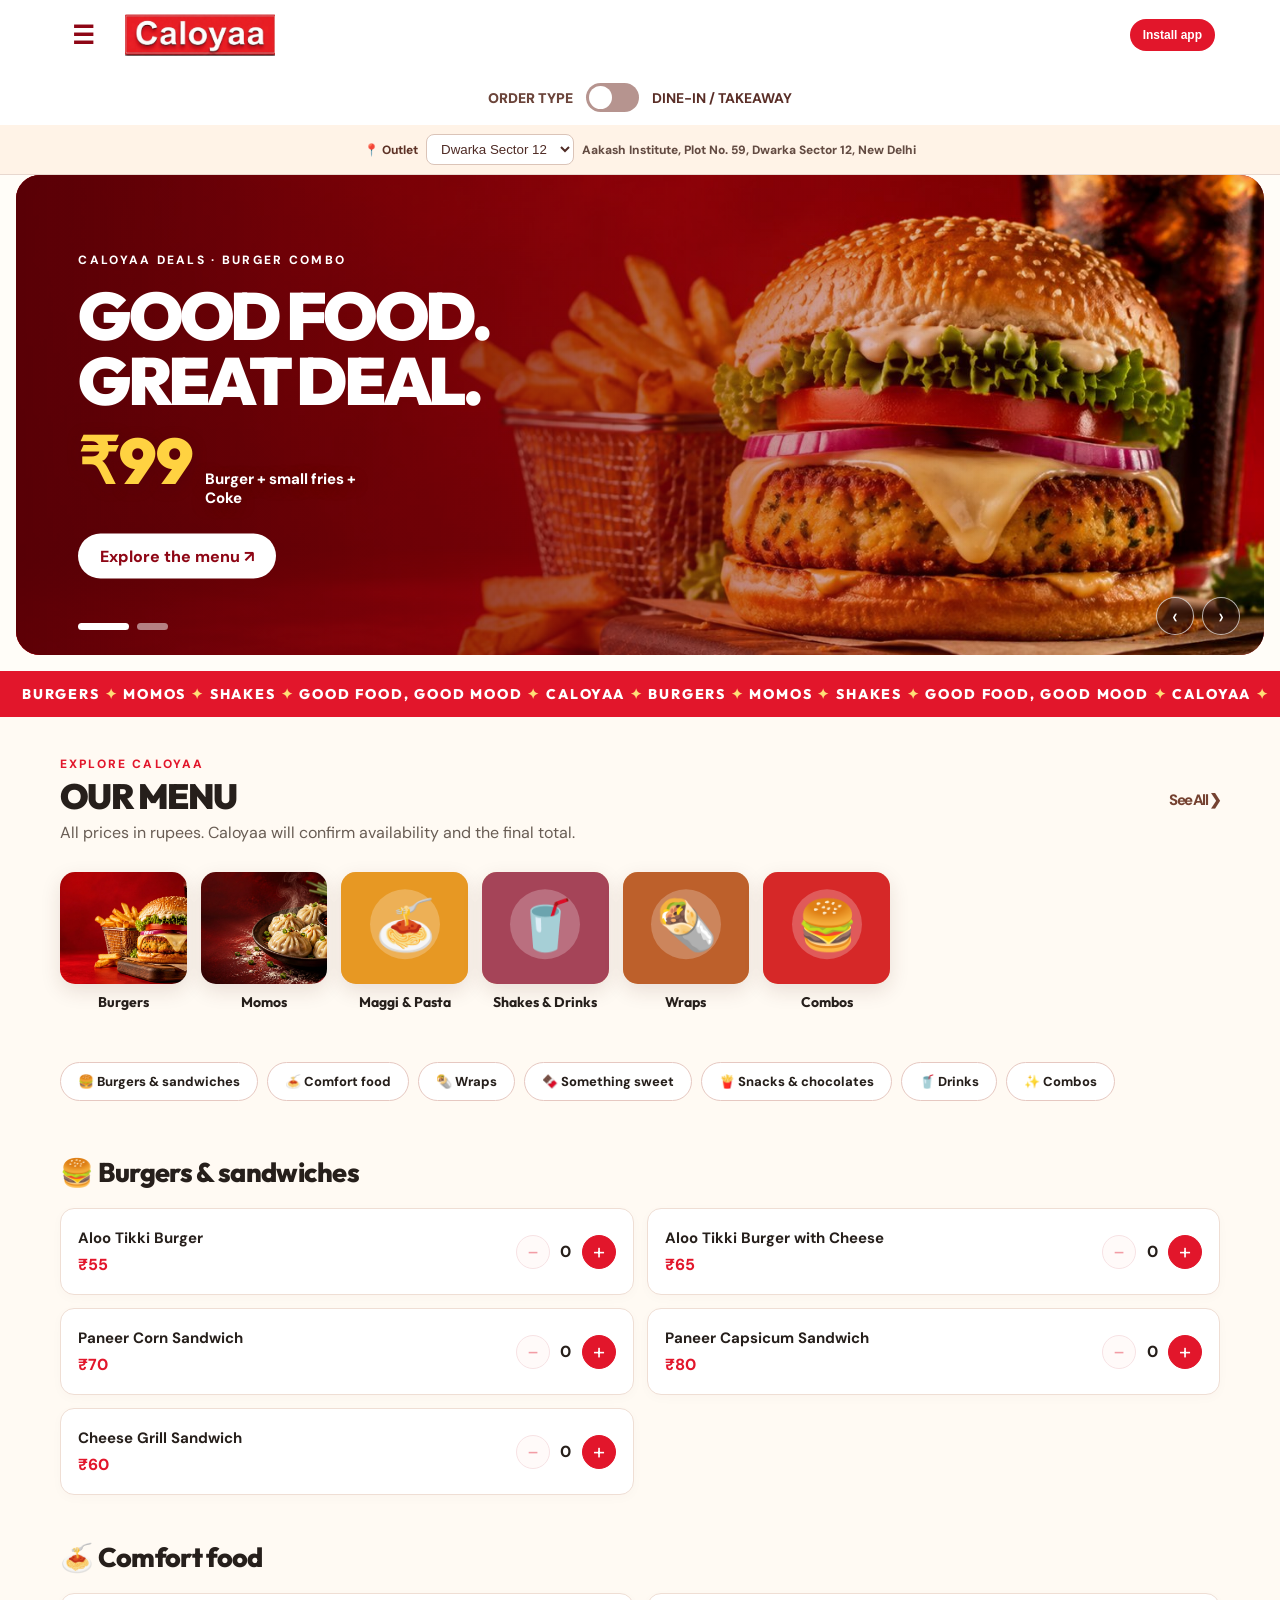
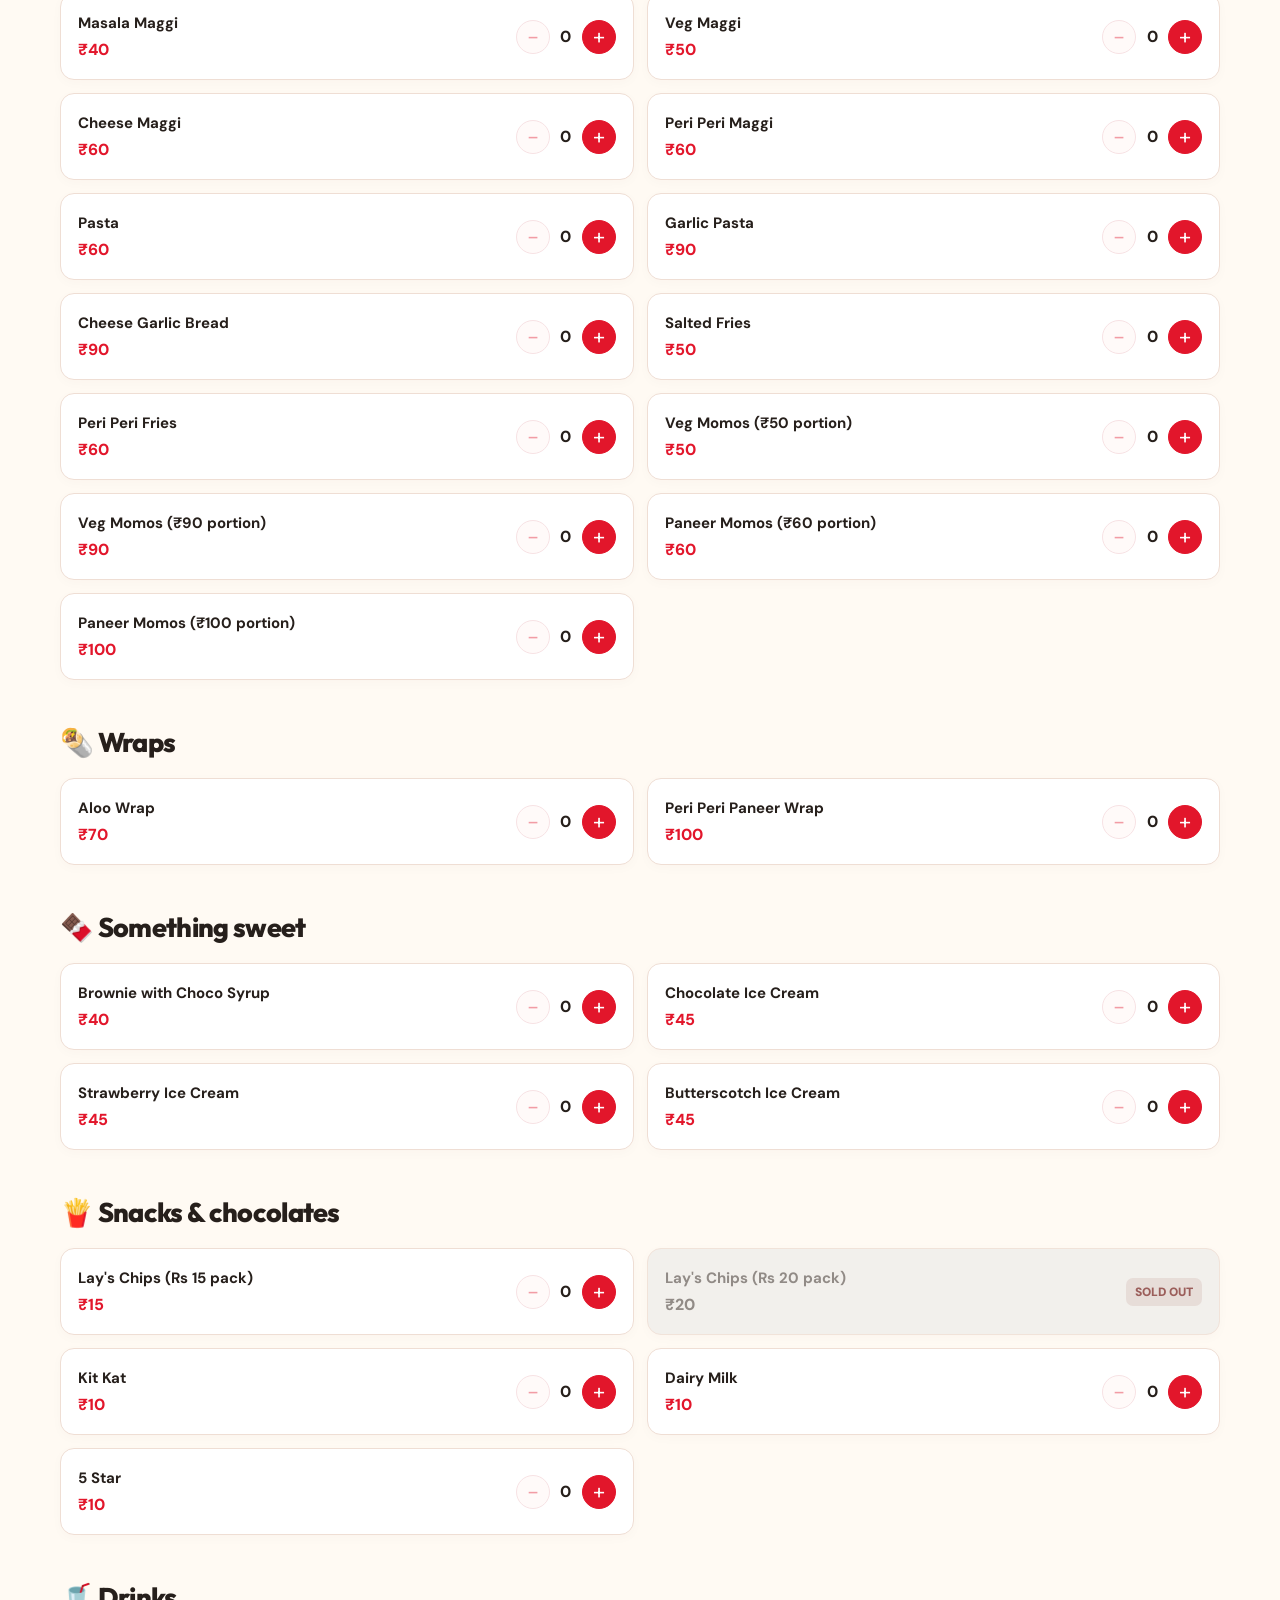
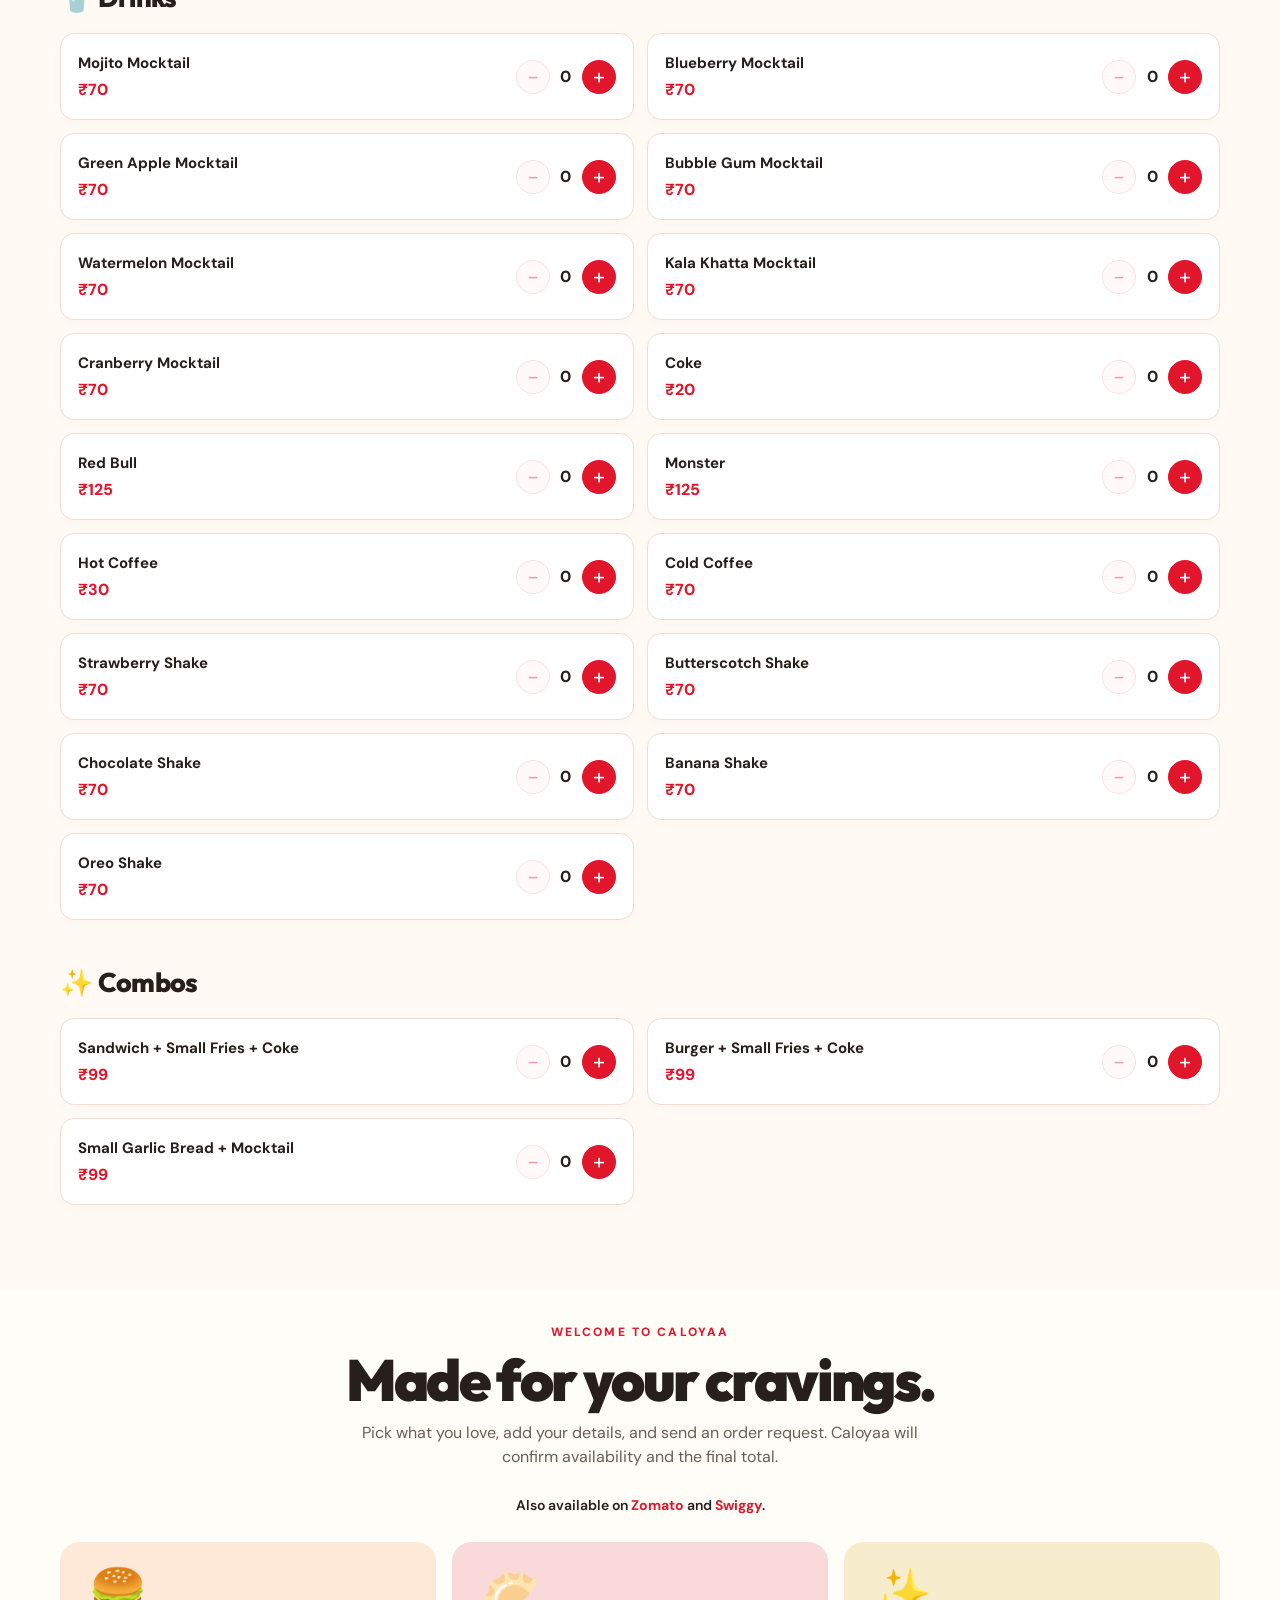
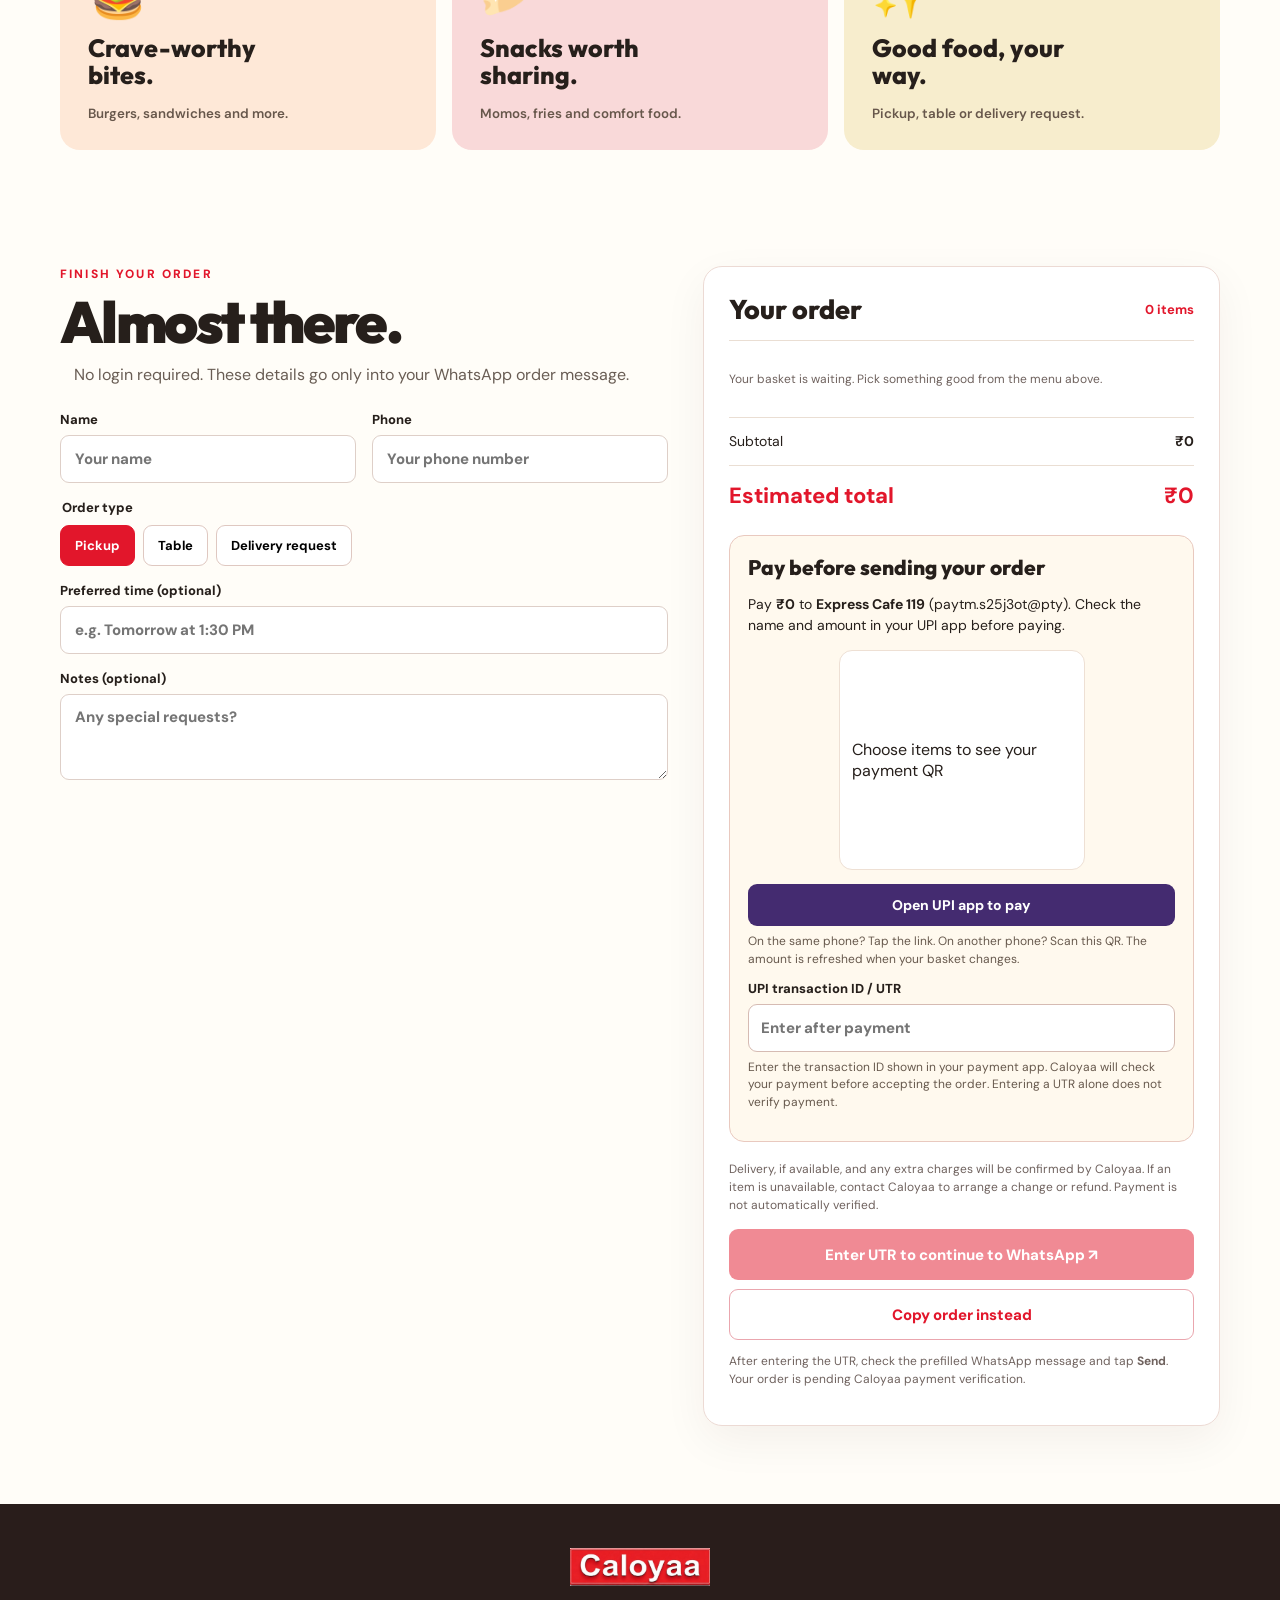
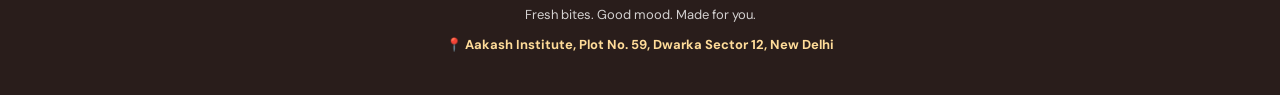
==== commit 2247fca2: "Connect manifest and install UI to Caloyaa page Updated HTML structure to include manifest and icon " ====
--- a/index.html
+++ b/index.html
@@ -1,5 +1,5 @@
 <!doctype html><style>.admin-entry{display:none!important}</style><script>document.addEventListener('DOMContentLoaded',()=>document.querySelector('.admin-entry')?.remove())</script><script>document.addEventListener('DOMContentLoaded',()=>{let m=document.createElement('link');m.rel='manifest';m.href='/manifest.webmanifest';document.head.append(m)})</script>
-<html lang="en"><head><meta charset="UTF-8"><meta name="viewport" content="width=device-width,initial-scale=1"><meta name="theme-color" content="#d80f22"><meta name="description" content="Caloyaa: burgers, momos, shakes and more. Build your order and send it on WhatsApp."><meta property="og:title" content="Caloyaa | Fresh bites, big flavour"><meta property="og:description" content="Explore the menu and request an order on WhatsApp."><title>Caloyaa | Order online</title><link rel="preconnect" href="https://fonts.googleapis.com"><link rel="preconnect" href="https://fonts.gstatic.com" crossorigin><link href="https://fonts.googleapis.com/css2?family=DM+Sans:wght@400;500;600;700;800&family=Outfit:wght@400;500;600;700;800;900&display=swap" rel="stylesheet"><style>.admin-entry{display:none!important}
+<html lang="en"><head><link rel="manifest" href="/manifest.webmanifest"><link rel="icon" href="/icon.svg" type="image/svg+xml"><link rel="apple-touch-icon" href="/icon.svg"><meta name="apple-mobile-web-app-capable" content="yes"><script src="/pwa.js" defer></script><meta charset="UTF-8"><meta name="viewport" content="width=device-width,initial-scale=1"><meta name="theme-color" content="#d80f22"><meta name="description" content="Caloyaa: burgers, momos, shakes and more. Build your order and send it on WhatsApp."><meta property="og:title" content="Caloyaa | Fresh bites, big flavour"><meta property="og:description" content="Explore the menu and request an order on WhatsApp."><title>Caloyaa | Order online</title><link rel="preconnect" href="https://fonts.googleapis.com"><link rel="preconnect" href="https://fonts.gstatic.com" crossorigin><link href="https://fonts.googleapis.com/css2?family=DM+Sans:wght@400;500;600;700;800&family=Outfit:wght@400;500;600;700;800;900&display=swap" rel="stylesheet"><style>.admin-entry{display:none!important}
 :root{--red:#e2162b;--deep:#8e0615;--ink:#261f1b;--cream:#fff8ed;--line:#eaded3}*{box-sizing:border-box}[hidden]{display:none!important}html{scroll-behavior:smooth}body{margin:0;color:var(--ink);background:#fffdf8;font-family:'DM Sans',Arial,sans-serif}button,input,textarea{font:inherit}button{cursor:pointer}a{color:inherit}.offer{background:#261b19;color:#fff;text-align:center;padding:10px 14px;font-size:12px;font-weight:800;letter-spacing:.06em}.offer span{color:#ffcf71}.nav{display:flex;align-items:center;justify-content:space-between;gap:24px;max-width:1240px;margin:auto;padding:15px 24px}.logo{display:block;width:159px;height:44px;object-fit:contain;object-position:left}.nav-links{display:flex;align-items:center;gap:28px;font-weight:800;font-size:13px}.nav-links a{text-decoration:none}.nav-links a:hover{color:var(--red)}.nav-order,.pill-btn{border:0;border-radius:999px;padding:12px 22px;background:var(--red);color:#fff;font-weight:800;text-decoration:none;white-space:nowrap}.mast{padding:0 16px}.slider{position:relative;max-width:1540px;height:480px;margin:auto;border-radius:24px;overflow:hidden;background:#990a14;color:#fff}.slide{position:absolute;inset:0;opacity:0;pointer-events:none;transition:opacity .65s ease}.slide.active{opacity:1;pointer-events:auto}.slide:before{content:"";position:absolute;inset:0;background:linear-gradient(90deg,rgba(67,0,5,.86) 0%,rgba(81,0,7,.56) 34%,rgba(64,0,8,0) 80%);z-index:1}.slide img{width:100%;height:100%;object-fit:cover;object-position:center}.slide-content{position:absolute;left:max(5%,28px);top:50%;transform:translateY(-50%);z-index:2;width:min(470px,51%)}.eyebrow{font-size:12px;letter-spacing:.19em;font-weight:800;text-transform:uppercase}.slide h1{font:900 clamp(42px,5.2vw,83px)/.98 'Outfit',Arial,sans-serif;letter-spacing:-.055em;margin:15px 0 16px;text-transform:uppercase}.slide p{font-size:18px;line-height:1.45;max-width:400px;margin:0 0 29px}.slide .pill-btn{background:#fff;color:var(--deep);display:inline-block}.slide .pill-btn:hover{background:#ffe2b1}.slide-controls{position:absolute;z-index:3;bottom:25px;left:max(5%,28px);display:flex;gap:8px}.slide-controls button{width:31px;height:7px;border:0;border-radius:8px;background:#ffffff80;padding:0}.slide-controls button.active{width:51px;background:#fff}.slide-arrows{position:absolute;right:24px;bottom:20px;display:flex;gap:8px;z-index:3}.slide-arrows button{width:38px;height:38px;border:1px solid #ffffffab;border-radius:50%;background:#260b0b80;color:#fff;font-size:22px}.slide-arrows button:hover{background:#fff;color:var(--red)}.ticker{background:var(--red);color:#fff;overflow:hidden;white-space:nowrap;margin-top:16px;padding:14px 0;font:800 14px 'Outfit',sans-serif;letter-spacing:.13em}.ticker-track{display:inline-block;animation:marquee 28s linear infinite}.ticker-track span{padding:0 22px}.ticker-track i{font-style:normal;color:#ffde77}@keyframes marquee{to{transform:translateX(-50%)}}.wrap{width:min(1160px,calc(100% - 40px));margin:auto}.intro{text-align:center;padding:75px 0 32px}.section-kicker{font-weight:800;color:var(--red);letter-spacing:.18em;font-size:12px}.intro h2,.section-head h2{font:900 clamp(34px,4.6vw,58px)/1.04 'Outfit',sans-serif;letter-spacing:-.045em;margin:10px 0}.intro p,.section-head p{color:#695d54;line-height:1.55;margin:8px auto;max-width:580px}.platforms{text-align:center;font-size:14px;font-weight:600;margin:0 0 28px}.platforms strong{color:var(--red)}.promo-grid{display:grid;grid-template-columns:repeat(3,1fr);gap:16px;margin:10px 0 80px}.promo{border-radius:20px;padding:28px;min-height:208px;display:flex;flex-direction:column;align-items:flex-start;justify-content:space-between;background:#fee8d7;position:relative;overflow:hidden}.promo:nth-child(2){background:#f9d9d9}.promo:nth-child(3){background:#f7edcd}.promo .icon{font-size:48px;line-height:1}.promo strong{font:800 25px/1.06 'Outfit',sans-serif;max-width:210px}.promo small{font-weight:600;color:#67574b}.promo b{color:var(--red)}.menu-section{background:#fff7ef;padding:75px 0}.section-head{text-align:center}.category-nav{display:flex;gap:9px;overflow:auto;padding:18px 0 30px;scrollbar-width:thin}.category-nav a{border:1px solid #e6c8c1;background:#fff;border-radius:100px;padding:10px 17px;text-decoration:none;white-space:nowrap;font-size:13px;font-weight:800}.category-nav a:hover,.category-nav a:focus{background:var(--red);color:#fff}.food-group{margin:24px 0 45px;scroll-margin-top:20px}#momos-items{scroll-margin-top:20px}.food-group h3{font:800 27px 'Outfit',sans-serif;margin:0 0 19px;letter-spacing:-.025em}.menu-grid{display:grid;grid-template-columns:repeat(2,minmax(0,1fr));gap:13px}.menu-item{background:#fff;border:1px solid #efded4;border-radius:14px;display:flex;align-items:center;justify-content:space-between;padding:16px 17px;min-height:87px;gap:10px;box-shadow:0 3px 12px #541a0a06}.item-info{min-width:0}.item-info strong{display:block;font-size:15px;line-height:1.24}.item-info span{display:block;font-weight:800;color:var(--red);margin-top:6px}.qty{display:flex;align-items:center;gap:7px;flex:none}.qty button{width:34px;height:34px;border:1px solid #edbbc0;background:#fff5f3;color:var(--red);border-radius:50%;font-size:22px;line-height:1}.qty button:last-child{background:var(--red);color:#fff;border-color:var(--red)}.qty button:disabled{opacity:.42;cursor:not-allowed}.qty output{text-align:center;min-width:18px;font-weight:800}.order-layout{display:grid;grid-template-columns:1fr .85fr;gap:35px;padding:78px 0}.form-grid{display:grid;grid-template-columns:1fr 1fr;gap:16px}.form-grid label{font-size:13px;font-weight:800;display:grid;gap:7px}.form-grid .span{grid-column:1/-1}.form-grid input:not([type=checkbox]),.form-grid textarea{width:100%;min-height:48px;padding:12px 14px;border:1px solid #decfc8;border-radius:9px;background:white;color:var(--ink);font-size:15px}.form-grid textarea{resize:vertical}.form-grid input:focus,.form-grid textarea:focus{outline:2px solid var(--red);outline-offset:1px}.form-grid fieldset{border:0;margin:0;padding:0}.form-grid legend{font-size:13px;font-weight:800;margin-bottom:9px}.mode-choice{display:flex;flex-wrap:wrap;gap:8px}.mode-choice button{padding:11px 14px;background:#fff;border:1px solid #dfc8c1;border-radius:9px;font-weight:700;font-size:13px}.mode-choice button.chosen{background:var(--red);color:#fff;border-color:var(--red)}.pre{display:flex!important;align-items:center;gap:12px;background:#fff2dc;border-radius:10px;padding:14px}.pre input{width:21px;height:21px;accent-color:var(--red)}.pre span{display:grid;gap:3px}.pre small{font-weight:400;color:#655c50}.summary{background:#fff;border:1px solid #ecdad4;border-radius:19px;box-shadow:0 15px 45px #3e100d0e;padding:25px;height:max-content;position:sticky;top:15px}.summary-title{display:flex;justify-content:space-between;align-items:center;border-bottom:1px solid var(--line);padding-bottom:14px;margin-bottom:12px}.summary-title h3{font:800 27px 'Outfit';margin:0}.summary-title strong{color:var(--red);font-size:13px}.summary-row{display:flex;justify-content:space-between;gap:12px;padding:7px 0;font-size:14px}.summary-row b{white-space:nowrap}.summary-row.subtotal{border-top:1px solid var(--line);margin-top:12px;padding-top:14px}.summary-row.grand{border-top:1px solid var(--line);margin-top:8px;padding-top:15px;font-size:22px;color:var(--red);font-weight:800}.empty,.disclaimer,.send-note{color:#6f625e;font-size:12px;line-height:1.5}.empty{padding:17px 0}.disclaimer{margin:15px 0}.error{color:#a11222;background:#ffebeb;border-radius:7px;padding:10px;font-size:13px}.order-button,.copy-button{width:100%;border-radius:9px;min-height:51px;font-weight:800;font-size:15px}.order-button{background:#25a65a;color:white;border:0}.order-button:hover{background:#168248}.copy-button{background:#fff;color:var(--red);border:1px solid #eaa6ae;margin-top:9px}.closing{background:#291d1b;color:#fff;padding:42px 20px;text-align:center}.closing img{width:140px;height:42px;object-fit:contain}.closing p{font-size:13px;opacity:.8;margin-bottom:0}.sticky-order{display:none}@media(max-width:800px){.slider{height:400px}.slide-content{width:57%}.slide h1{font-size:48px}.promo-grid{grid-template-columns:1fr 1fr}.order-layout{grid-template-columns:1fr}.summary{position:static}}@media(max-width:620px){.nav{padding:12px 18px}.logo{width:135px;height:38px}.nav-links a:not(.nav-order){display:none}.nav-order{padding:10px 15px;font-size:12px}.mast{padding:0 10px}.slider{height:488px;border-radius:17px}.slide:before{background:linear-gradient(0deg,rgba(58,0,5,.93) 0%,rgba(62,0,5,.62) 42%,rgba(62,0,5,.03) 85%)}.slide img{object-position:64% top}.slide-content{width:calc(100% - 50px);top:auto;bottom:56px;left:25px;transform:none}.slide h1{font-size:48px;margin:10px 0 9px}.slide p{font-size:14px;margin-bottom:17px}.slide .pill-btn{font-size:13px;padding:10px 17px}.slide-controls{left:25px;bottom:21px}.slide-arrows{bottom:12px;right:15px}.slide-arrows button{width:31px;height:31px;font-size:17px}.ticker{font-size:12px;padding:11px 0;margin-top:10px}.wrap{width:calc(100% - 28px)}.intro{padding:48px 6px 23px}.intro h2,.section-head h2{font-size:36px}.promo-grid{grid-template-columns:1fr 1fr;gap:9px;margin-bottom:50px}.promo{padding:17px;min-height:176px}.promo strong{font-size:20px}.promo .icon{font-size:32px}.promo:nth-child(3){grid-column:1/-1;min-height:120px}.menu-section{padding:45px 0}.category-nav{padding:18px 0}.food-group{margin:16px 0 35px}.food-group h3{font-size:24px}.menu-grid{grid-template-columns:1fr;gap:8px}.menu-item{min-height:74px;padding:12px 13px}.item-info strong{font-size:14px}.order-layout{padding:50px 0 75px;gap:30px}.form-grid{grid-template-columns:1fr}.summary{padding:19px}.sticky-order{display:block;position:fixed;bottom:0;left:0;right:0;background:#fff;padding:10px 16px max(10px,env(safe-area-inset-bottom));box-shadow:0 -4px 22px #120b0b1c;z-index:10}.sticky-order a{display:block;text-align:center;background:var(--red);border-radius:9px;color:#fff;text-decoration:none;padding:12px;font-weight:800;font-size:14px}.closing{padding-bottom:110px}}@media(prefers-reduced-motion:reduce){*,*:before,*:after{scroll-behavior:auto!important;animation:none!important;transition:none!important}}
 /* Menu-first storefront inspired by the reference layout, retaining Caloyaa branding. */
 .menu-toggle{border:0;background:transparent;color:var(--deep);font-size:25px;font-weight:800;padding:5px 7px;line-height:1}.service-bar{display:flex;align-items:center;justify-content:center;gap:13px;padding:13px 12px;background:#fff;color:#6b443a;font-size:14px;font-weight:900;text-transform:uppercase}.service-bar strong{color:#592d26}.service-switch{padding:0;border:0;background:transparent}.switch-track{display:flex;align-items:center;width:53px;height:29px;border-radius:30px;background:#9b4e46;padding:3px}.switch-track i{display:block;width:23px;height:23px;border-radius:50%;background:#fff;transform:translateX(24px);transition:transform .2s}.service-switch[aria-checked=false] .switch-track{background:#b6948f}.service-switch[aria-checked=false] i{transform:translateX(0)}.quick-menu{position:absolute;left:12px;top:93px;background:#fff;z-index:20;border:1px solid #ead6d0;border-radius:14px;box-shadow:0 15px 36px #351b1724;display:grid;padding:9px;min-width:190px}.quick-menu[hidden]{display:none}.quick-menu a{font-size:14px;padding:10px 13px;text-decoration:none;border-radius:7px;font-weight:800}.quick-menu a:hover{background:#fff1e9}.quick-menu .admin-entry{border-top:1px solid #ead6d0;margin-top:4px;padding-top:13px;color:#754231;font-size:12px}.address-strip{border-bottom:1px solid #e8d8cf;background:#fff;text-align:center;border-radius:0;font-size:13px;padding:10px}.see-all{float:right;font:800 15px 'DM Sans',sans-serif;text-decoration:none;color:#754231;padding:12px 0}.menu-section{padding:39px 0;background:#fffbf5}.menu-section .section-head{text-align:left}.menu-section .section-head h2{font-size:35px;margin:6px 0}.menu-section .section-head p{margin:7px 0}.category-tiles{grid-template-columns:repeat(3,minmax(0,1fr));max-width:830px}.category-tile img{aspect-ratio:1.25;object-fit:cover}.intro{padding:35px 0 18px}.promo-grid{margin-bottom:38px}.nav-links{display:none}.nav{max-width:none;padding:13px max(20px,calc((100vw - 1150px)/2));background:#fff}.nav .logo{width:150px}
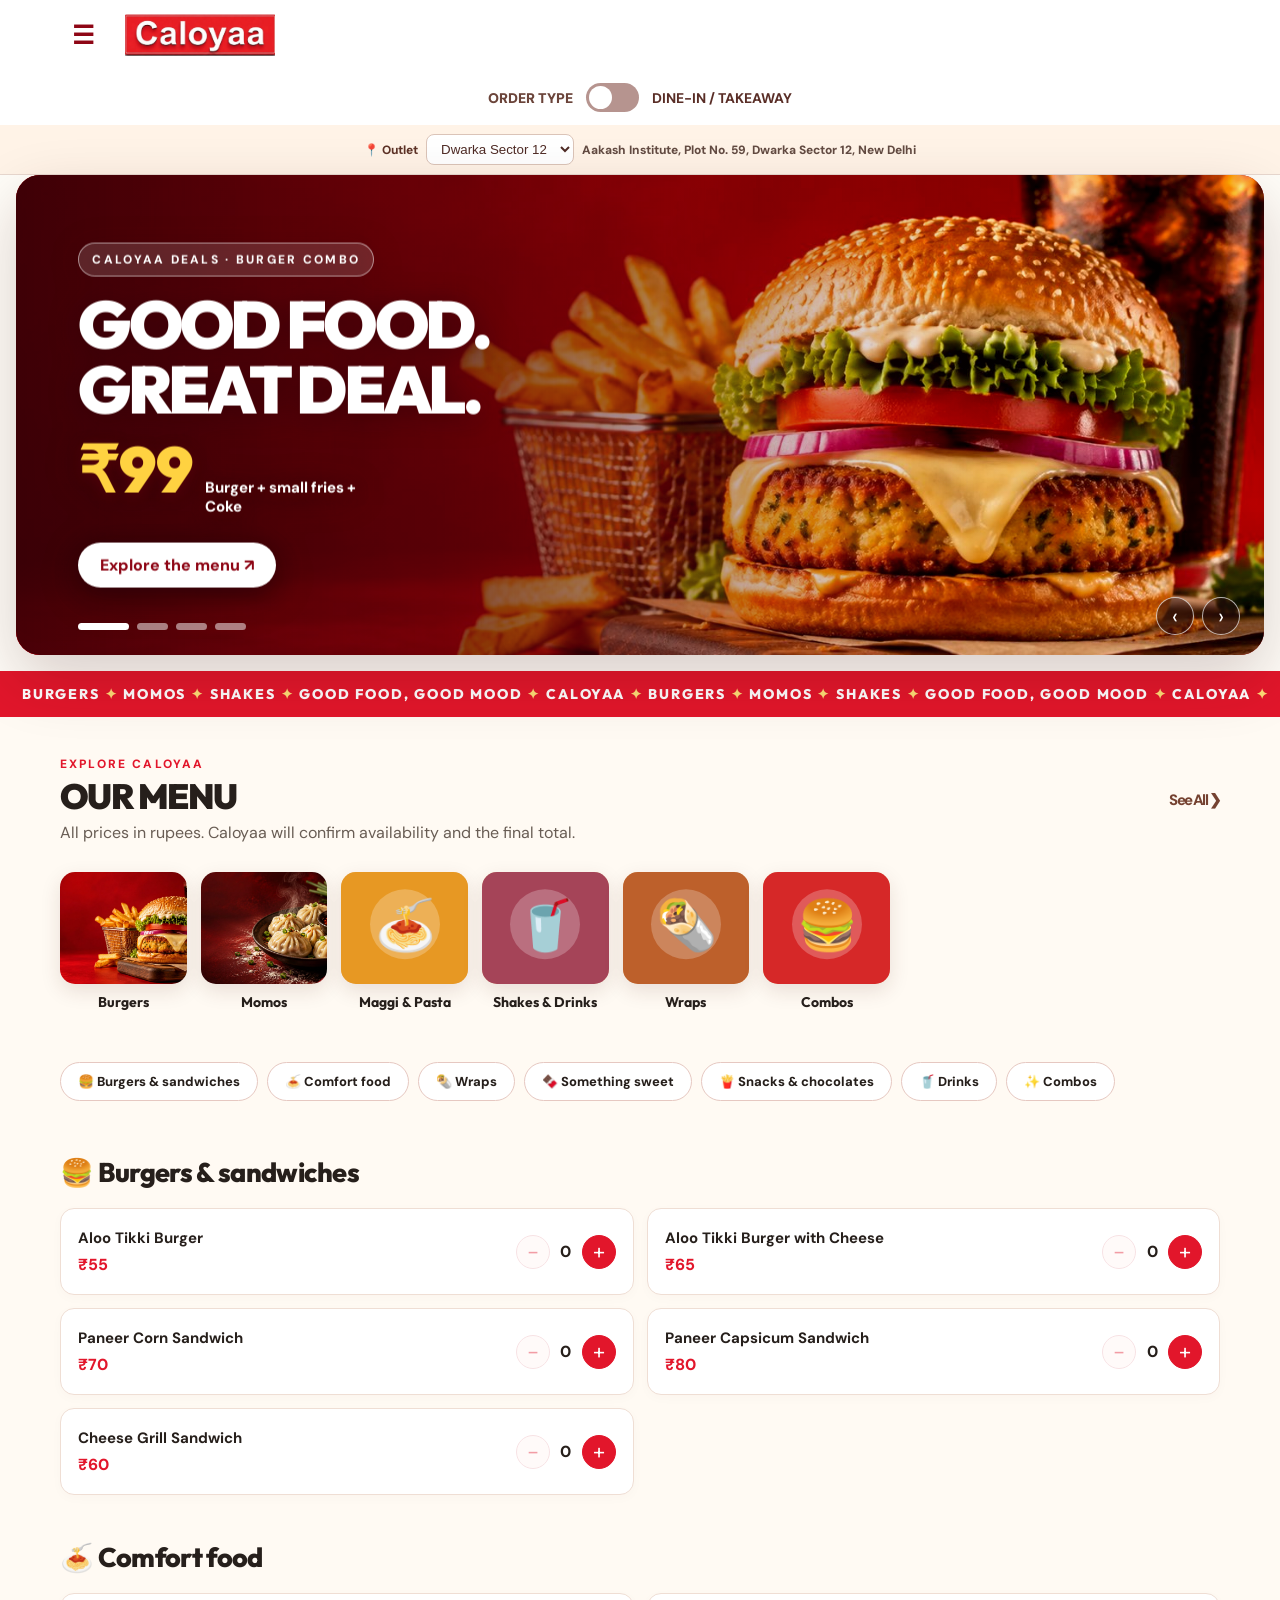
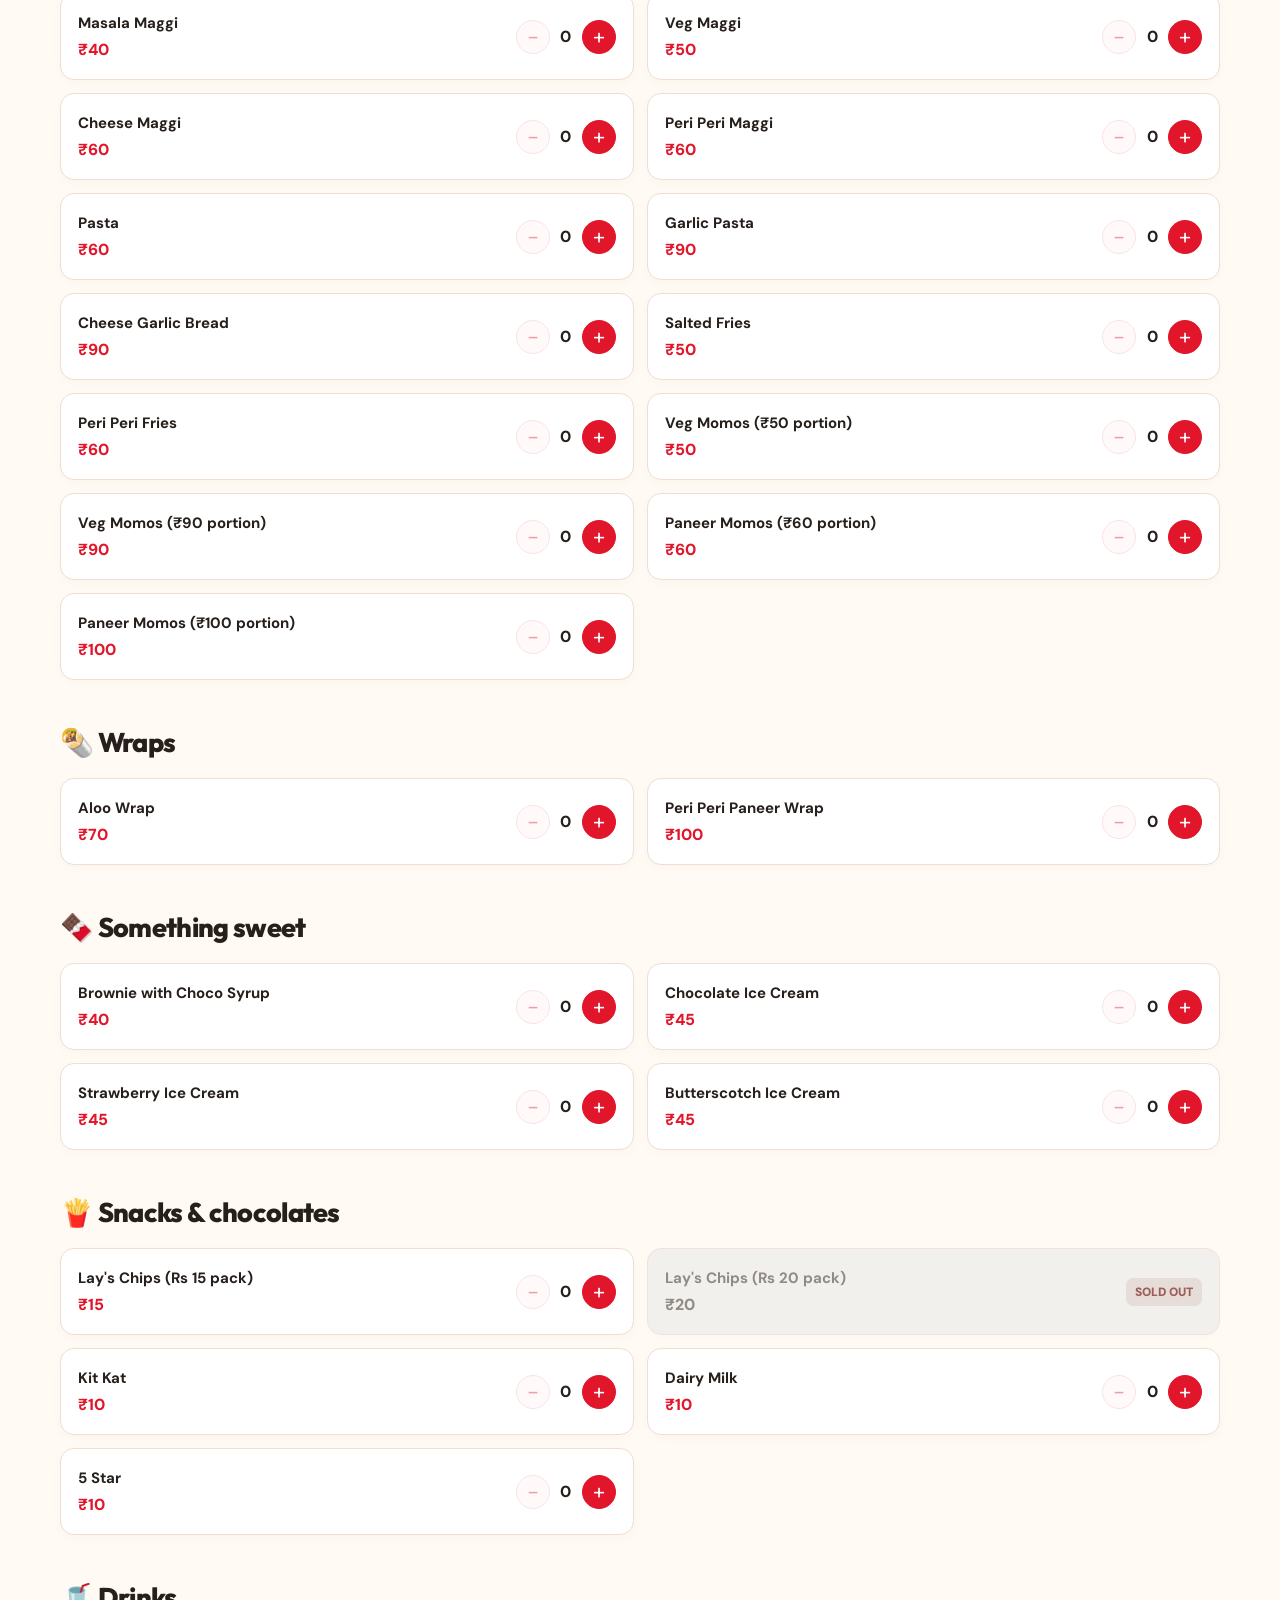
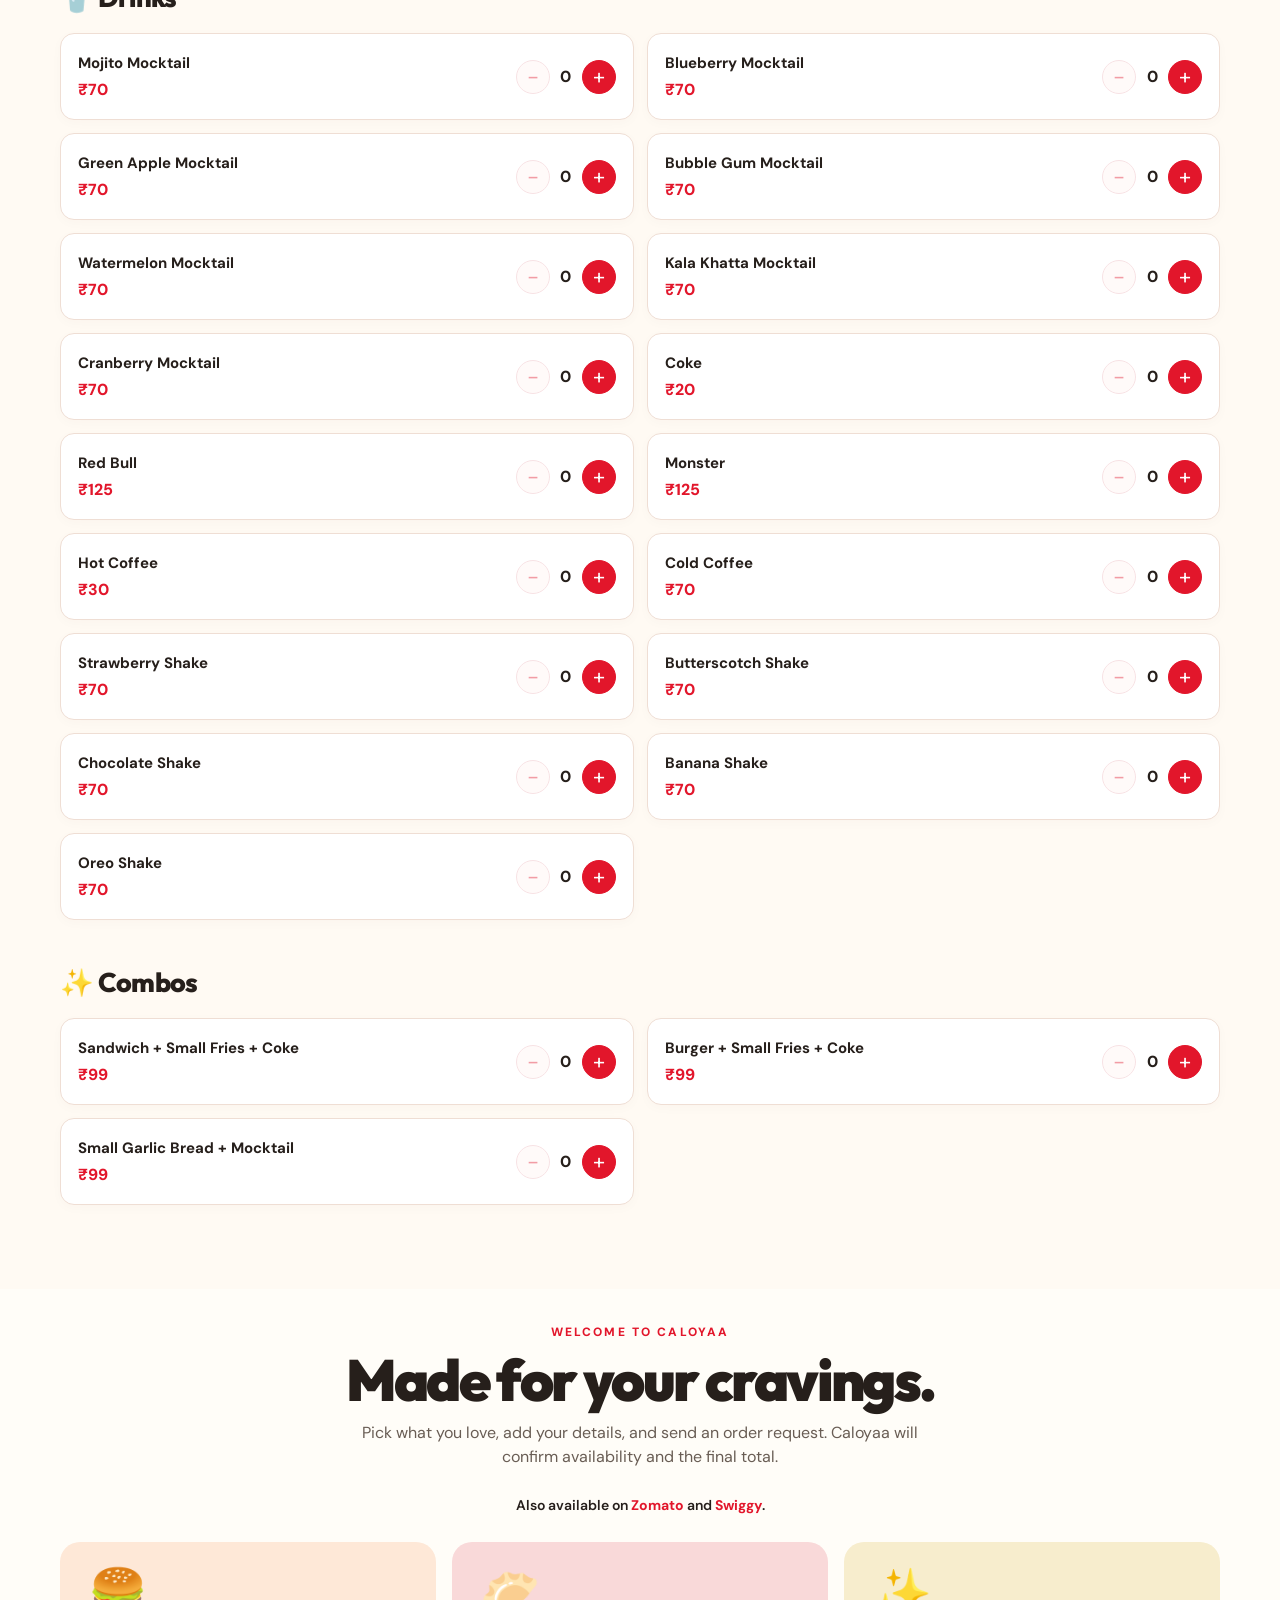
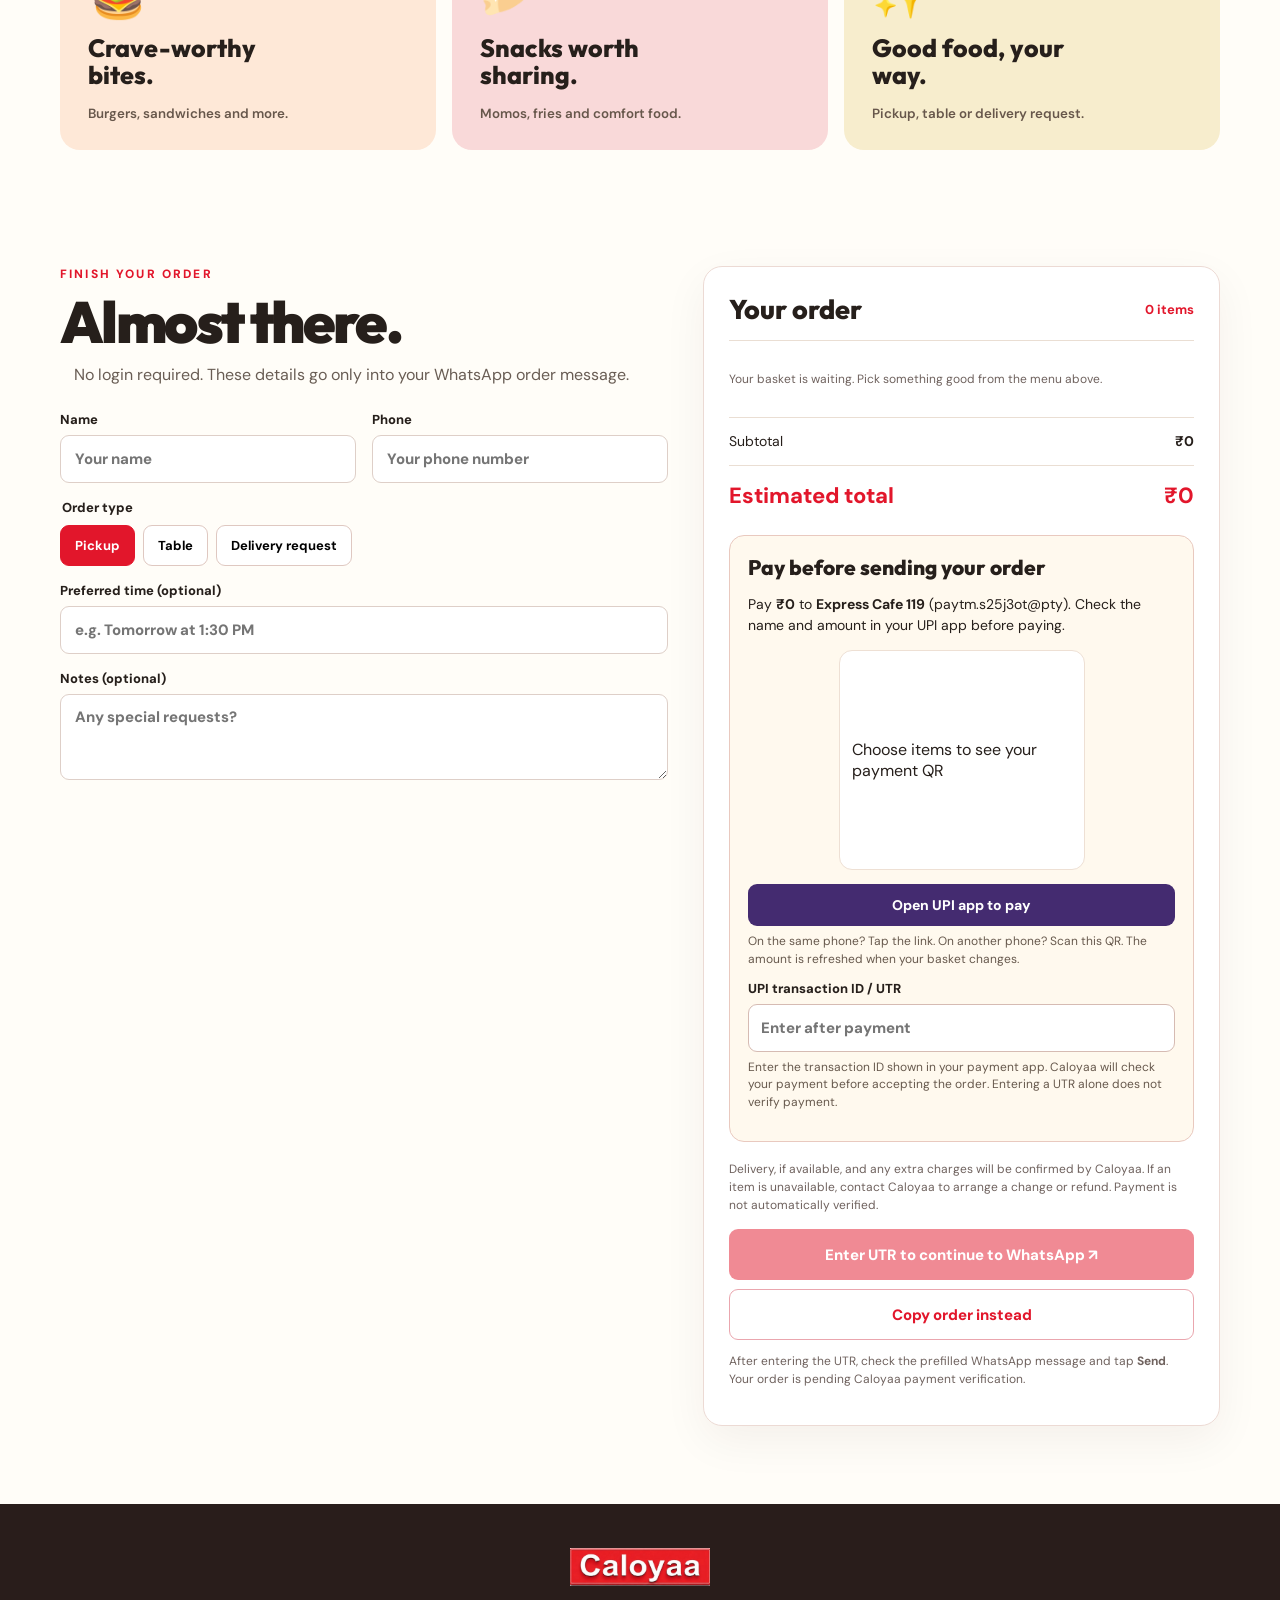
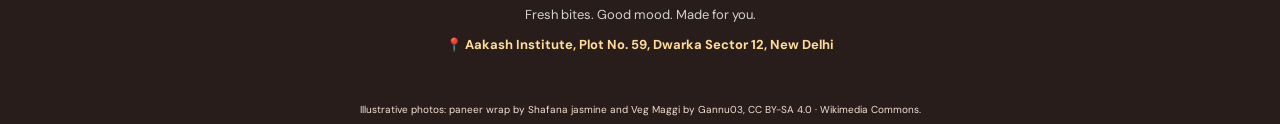
==== commit 969476ed: "Add four-slide Caloyaa food carousel" ====
--- a/index.html
+++ b/index.html
@@ -15,10 +15,10 @@
 @media(max-width:800px){.category-tiles{grid-template-columns:repeat(3,1fr)}}
 @media(max-width:620px){.mast{padding:0}.slider{height:400px;border-radius:0}.slide img{object-position:64% center}.slide-content{bottom:42px;left:20px;width:calc(100% - 40px)}.slide h1{font-size:38px;margin:9px 0}.slide .deal-price{font-size:39px;display:block;margin-bottom:14px!important}.slide .deal-price small{display:block;font-size:12px;margin-top:5px}.slide-controls{bottom:12px;left:20px}.slide-arrows{bottom:7px}.category-tiles{grid-template-columns:repeat(3,minmax(0,1fr));gap:13px 9px}.category-tile{font-size:12px;gap:6px}.category-tile img{border-radius:11px}.category-tile strong{min-height:30px}.menu-section{padding-top:34px}.intro{padding-top:28px}.bottom-nav{display:flex;position:fixed;z-index:12;bottom:0;left:0;right:0;justify-content:space-around;background:#fff;border-top:1px solid #e9ddd5;padding:7px 8px max(7px,env(safe-area-inset-bottom));box-shadow:0 -4px 20px #2304041a}.bottom-nav a{display:grid;text-align:center;justify-items:center;text-decoration:none;color:var(--deep);font-size:11px;font-weight:800;min-width:65px;gap:1px}.bottom-nav span{font-size:23px;line-height:25px}.sticky-order{bottom:64px;padding:7px 14px}.closing{padding-bottom:145px}.order-layout{padding-bottom:100px}}
 
-.address-strip{display:flex;align-items:center;justify-content:center;gap:8px;flex-wrap:wrap}.address-strip label{font-weight:800}.address-strip select{border:1px solid #dbc4b8;border-radius:8px;padding:6px 10px;background:#fff;font:800 13px inherit;color:#4f2b25}.address-strip span{color:#634b42}.menu-item.sold-out{background:#f0eeeb;color:#79736f;opacity:.82}.menu-item.sold-out .item-info span{color:#79736f}.menu-item.sold-out .qty{display:none}.sold-out-badge{font-size:12px;font-weight:900;text-transform:uppercase;color:#863c39;background:#e2d7d3;padding:6px 9px;border-radius:7px;white-space:nowrap}.stock-banner{border-radius:8px;background:#fff2e0;color:#573421;padding:10px 14px;font-weight:800;font-size:13px;margin:10px 0}.stock-banner[hidden]{display:none}</style></head><body>
+.address-strip{display:flex;align-items:center;justify-content:center;gap:8px;flex-wrap:wrap}.address-strip label{font-weight:800}.address-strip select{border:1px solid #dbc4b8;border-radius:8px;padding:6px 10px;background:#fff;font:800 13px inherit;color:#4f2b25}.address-strip span{color:#634b42}.menu-item.sold-out{background:#f0eeeb;color:#79736f;opacity:.82}.menu-item.sold-out .item-info span{color:#79736f}.menu-item.sold-out .qty{display:none}.sold-out-badge{font-size:12px;font-weight:900;text-transform:uppercase;color:#863c39;background:#e2d7d3;padding:6px 9px;border-radius:7px;white-space:nowrap}.stock-banner{border-radius:8px;background:#fff2e0;color:#573421;padding:10px 14px;font-weight:800;font-size:13px;margin:10px 0}.stock-banner[hidden]{display:none}</style><style id="caloyaa-visual-upgrade">.slider{box-shadow:0 24px 62px #3e100d33}.slide:before{background:linear-gradient(90deg,rgba(56,0,7,.91) 0%,rgba(67,0,9,.68) 34%,rgba(64,0,8,.04) 78%)}.slide img{filter:saturate(1.08) contrast(1.04)}.slide-content{filter:drop-shadow(0 3px 14px #2b00089c)}.slide .eyebrow{display:inline-block;background:#ffffff24;border:1px solid #ffffff80;border-radius:30px;padding:8px 13px;backdrop-filter:blur(5px)}.slide .pill-btn{box-shadow:0 8px 24px #1d000747}.category-tile{transition:transform .25s ease,box-shadow .25s ease}.category-tile:hover{transform:translateY(-5px);box-shadow:0 16px 30px #6d120d21}.menu-item{transition:transform .2s ease,box-shadow .2s ease}.menu-item:hover{transform:translateY(-2px);box-shadow:0 9px 20px #541a0a16}@media(max-width:620px){.slide:before{background:linear-gradient(0deg,rgba(45,0,5,.95) 0%,rgba(52,0,6,.64) 48%,rgba(52,0,6,.04) 91%)}.slide img{object-position:center 40%}.slide-content{filter:drop-shadow(0 2px 7px #230005aa)}.slider{box-shadow:none}.slide .eyebrow{font-size:10px;padding:6px 9px}}</style></head><body>
 
 <header class="nav"><button class="menu-toggle" id="menu-toggle" type="button" aria-label="Open menu" aria-expanded="false">☰</button><a href="#top" aria-label="Caloyaa home"><img class="logo" src="[data-uri]" alt="Caloyaa"></a><nav class="nav-links"><a href="#menu">Menu</a><a href="#how">How it works</a><a class="nav-order" href="#order">Start an order ↗</a></nav><button class="header-cart" id="header-cart" type="button" aria-label="View cart, 0 items" hidden>🛒 <span>Cart</span> <b id="cart-count">0</b></button></header><div class="service-bar"><span>Order type</span><button type="button" class="service-switch" id="service-switch" role="switch" aria-checked="false" aria-label="Switch between delivery request and dine-in or takeaway"><span class="switch-track"><i></i></span></button><strong id="service-label">Dine-in / Takeaway</strong></div><div class="address-strip"><label for="outlet-select">📍 Outlet</label> <select id="outlet-select" aria-label="Order outlet"></select><span id="outlet-address"></span></div><nav class="quick-menu" id="quick-menu" aria-label="Site menu" hidden><a href="#top">Home</a><a href="#deals">Deals</a><a href="#menu">Our Menu</a><a href="#order">Order</a><a href="#contact">Cafe address</a><a class="admin-entry" href="https://github.com/caloyaa-cafe/caloyaa-cafe.github.io/actions/workflows/stock-toggle.yml" target="_blank" rel="noopener noreferrer" aria-label="Admin login, opens GitHub in a new tab">Admin login ↗</a></nav>
-<main id="top"><div class="mast"><section class="slider" id="deals" aria-label="Featured food promotions" aria-roledescription="carousel"><article class="slide active" aria-label="1 of 2"><img src="[data-uri]" alt="Illustrative veggie burger, fries and cola"><div class="slide-content"><div class="eyebrow">CALOYAA DEALS · BURGER COMBO</div><h1>GOOD FOOD.<br>GREAT DEAL.</h1><p class="deal-price">₹99 <small>Burger + small fries + Coke</small></p><a class="pill-btn" href="#menu">Explore the menu ↗</a></div></article><article class="slide" aria-label="2 of 2" aria-hidden="true"><img src="[data-uri]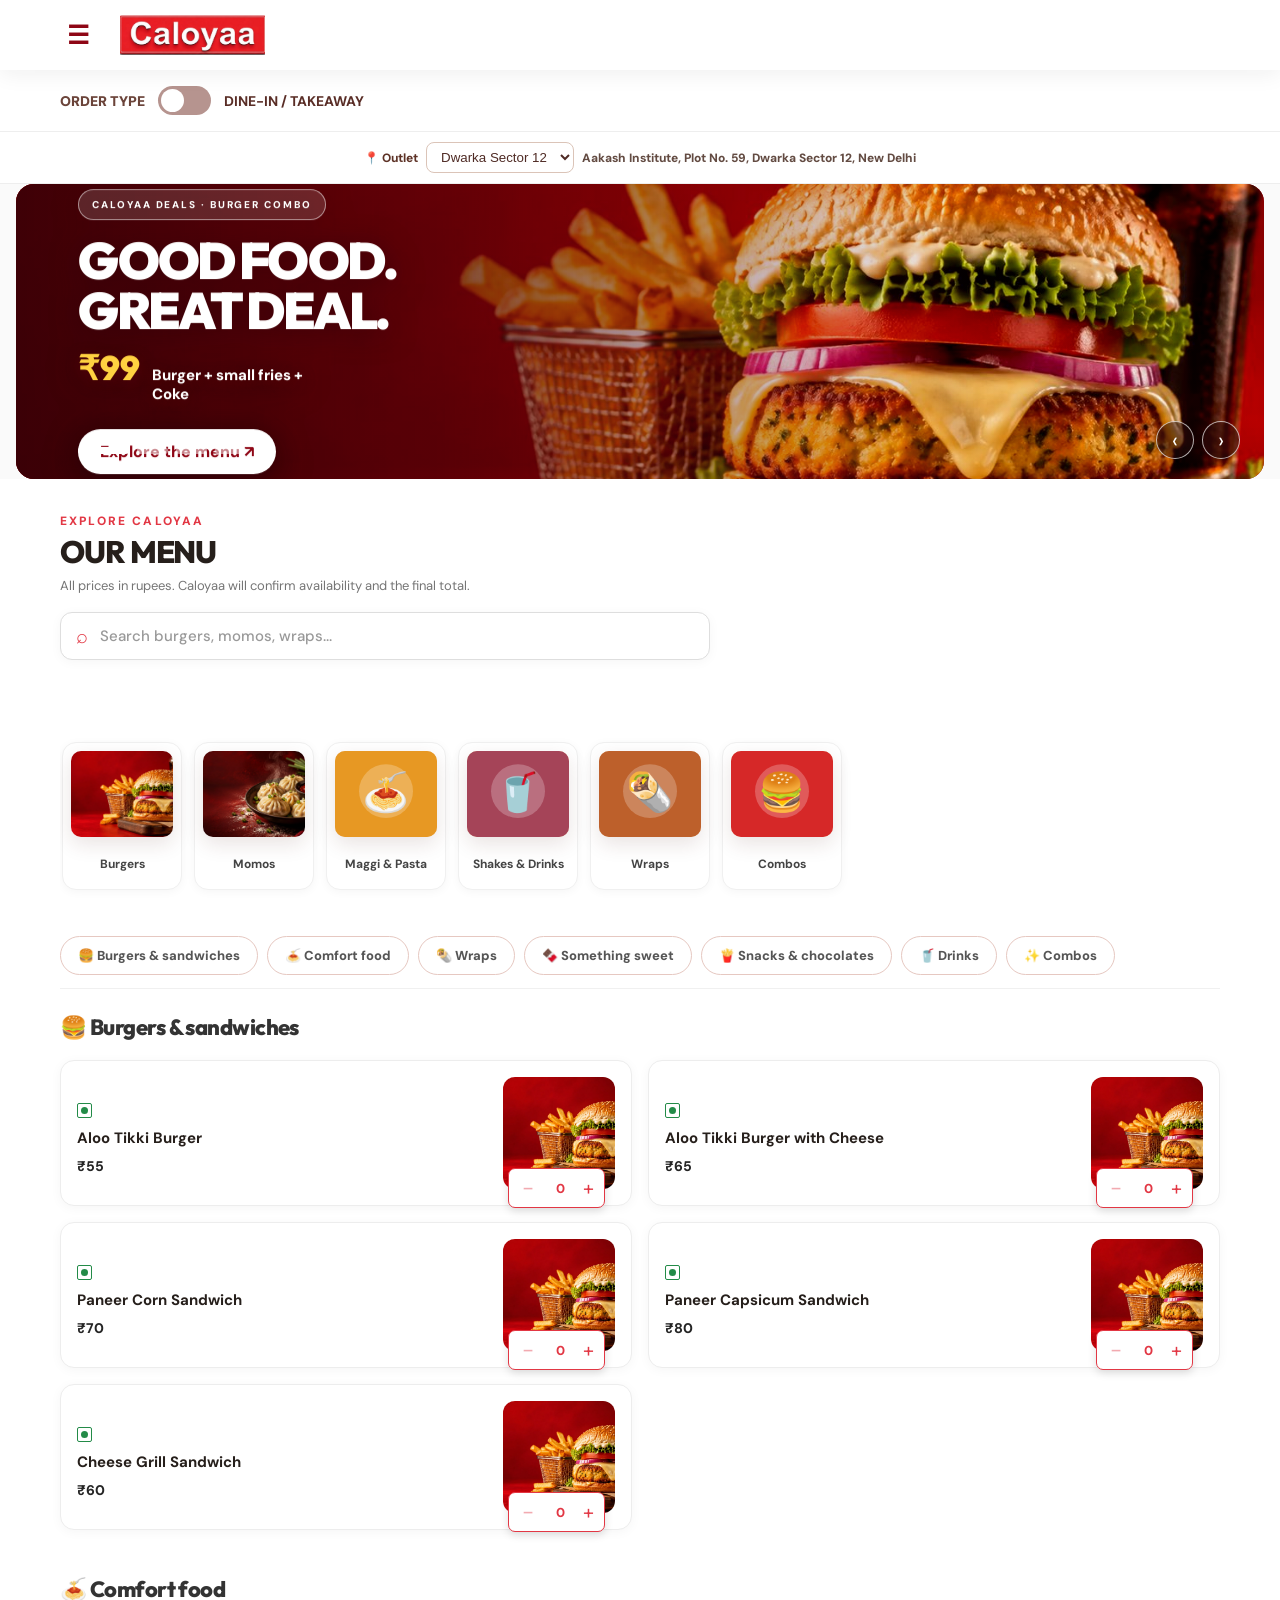
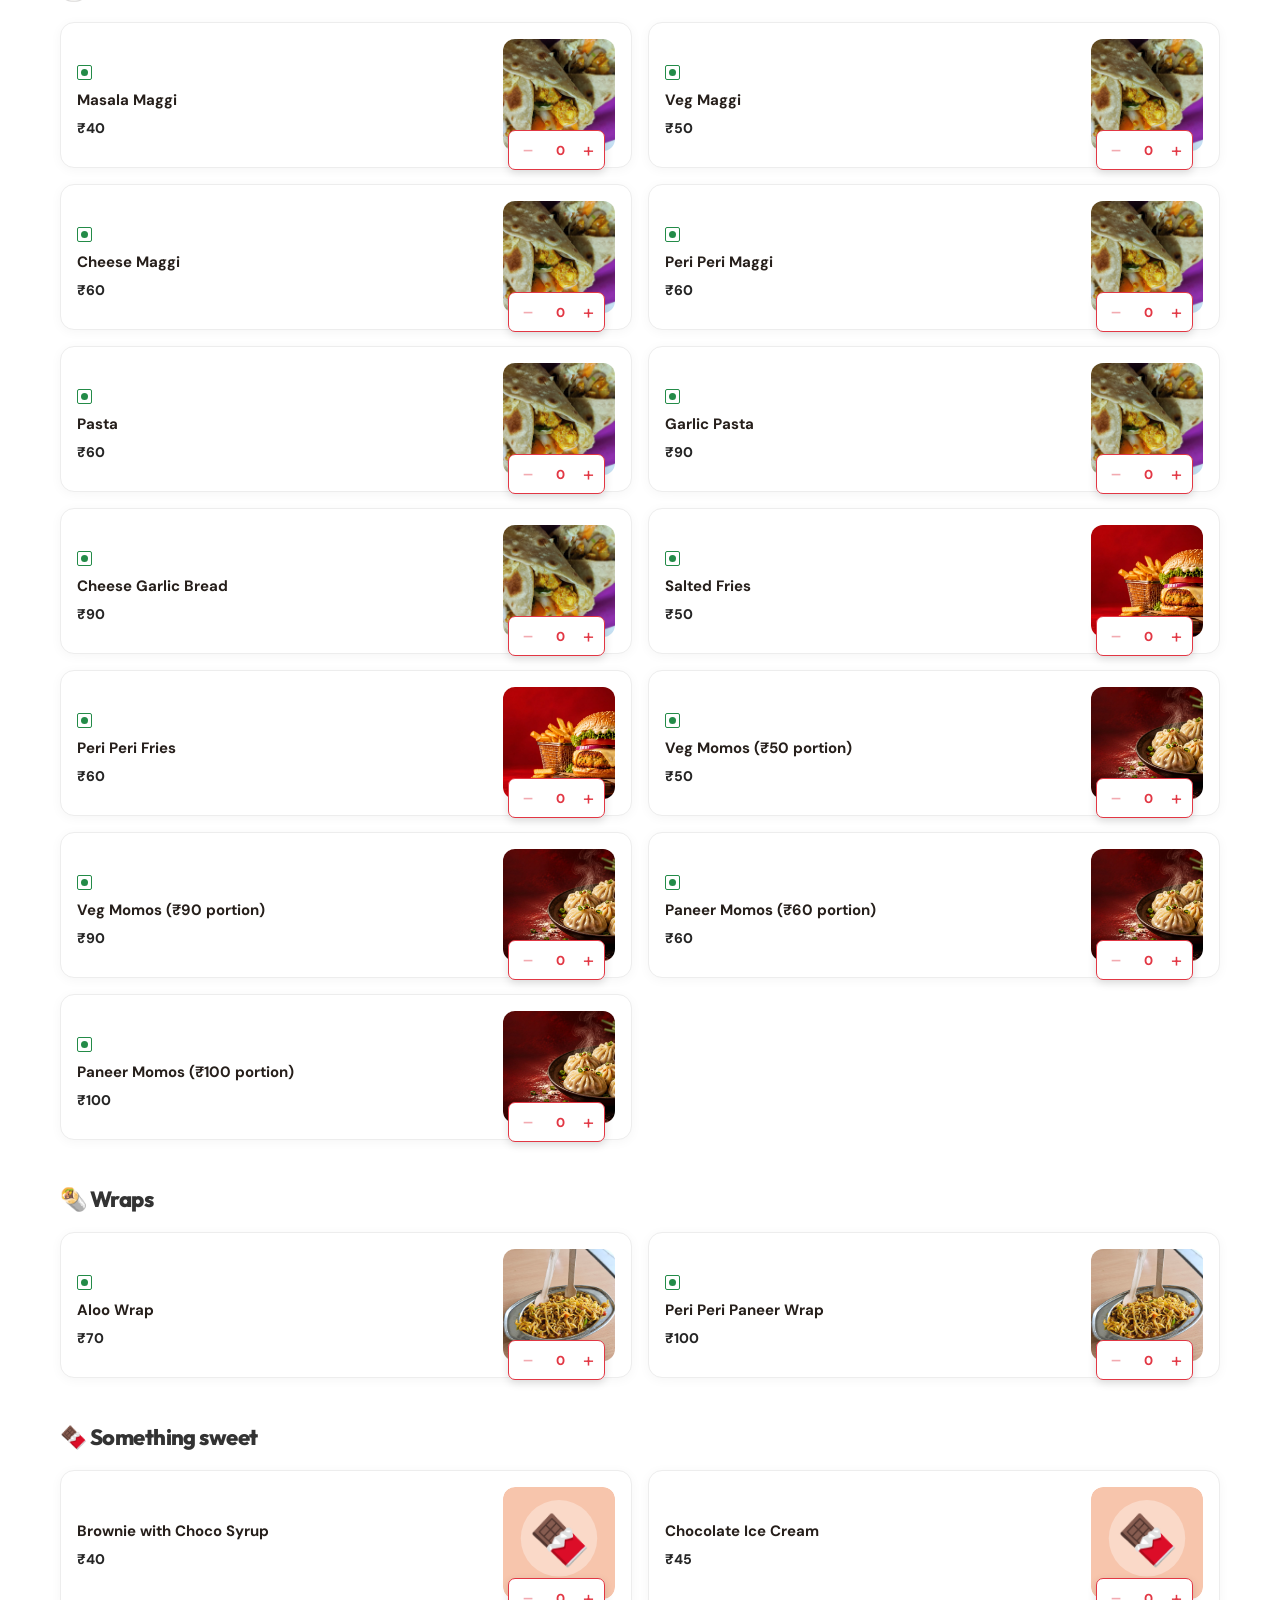
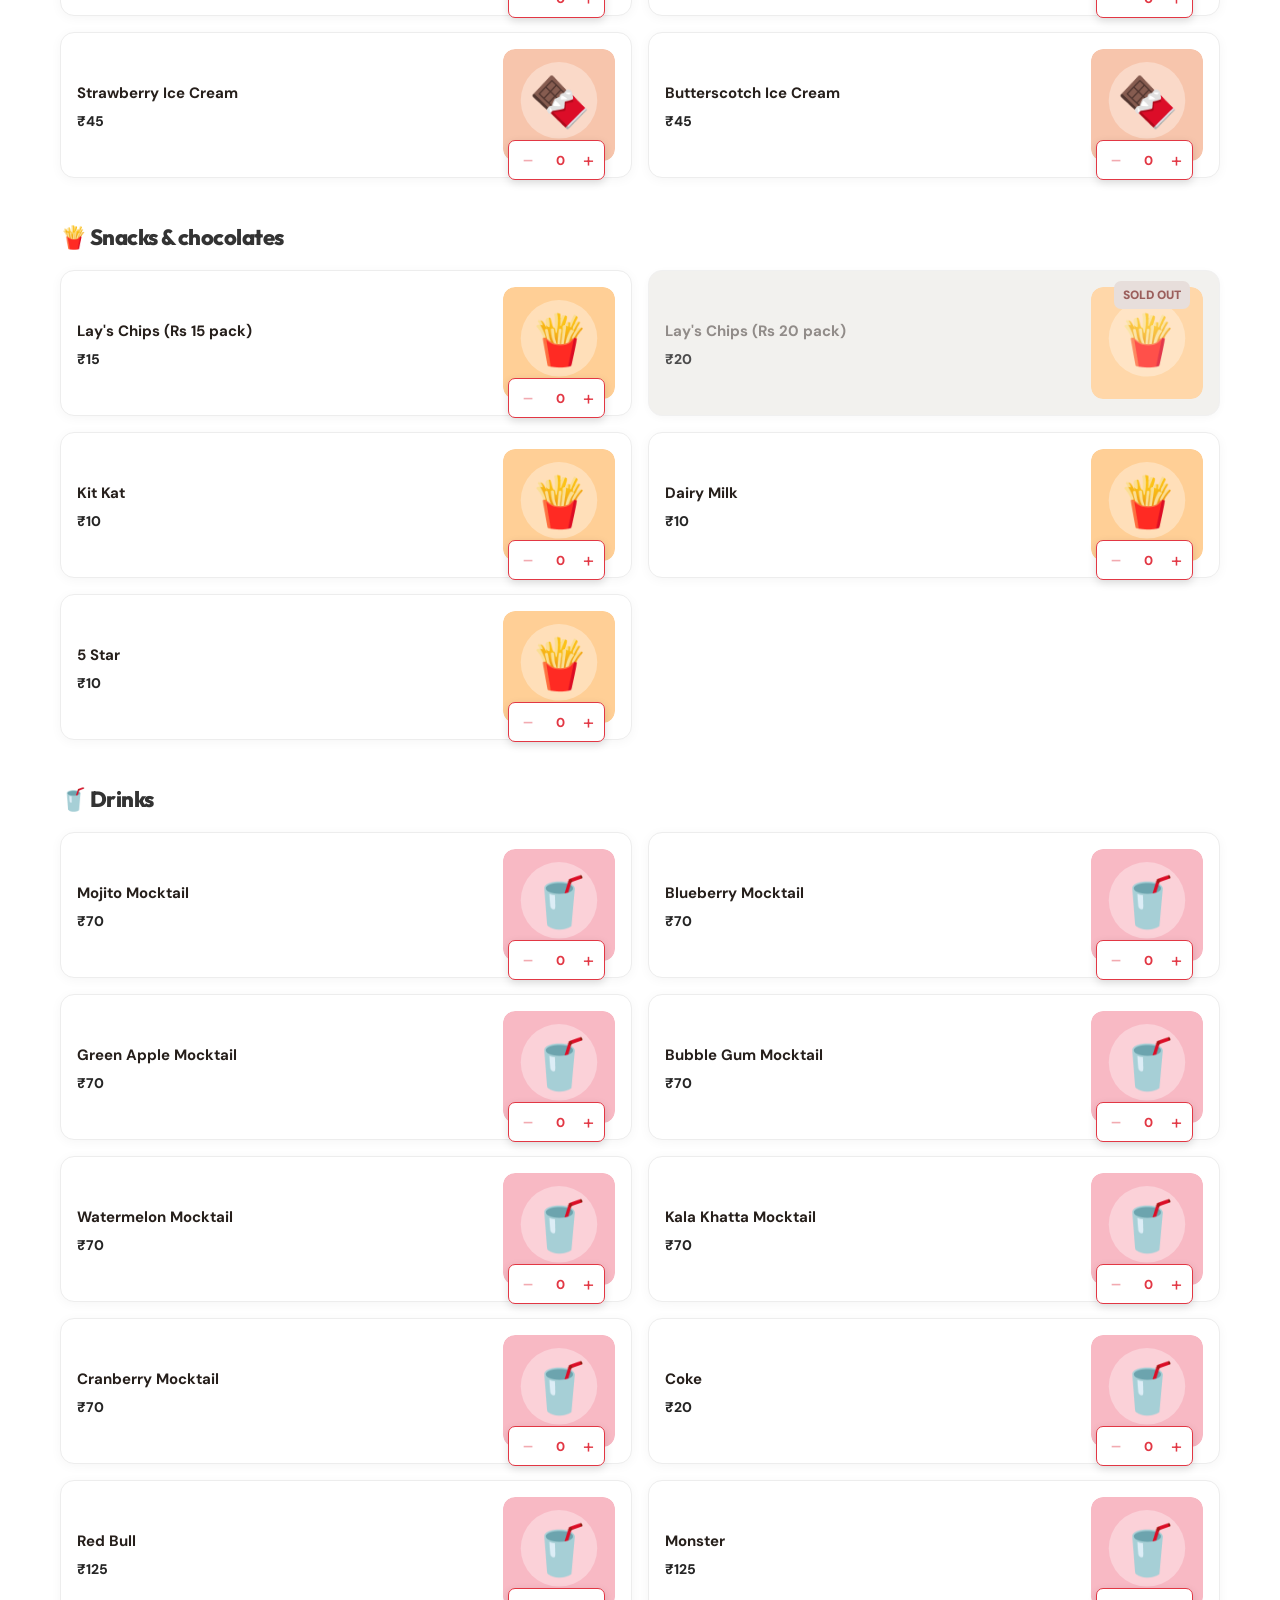
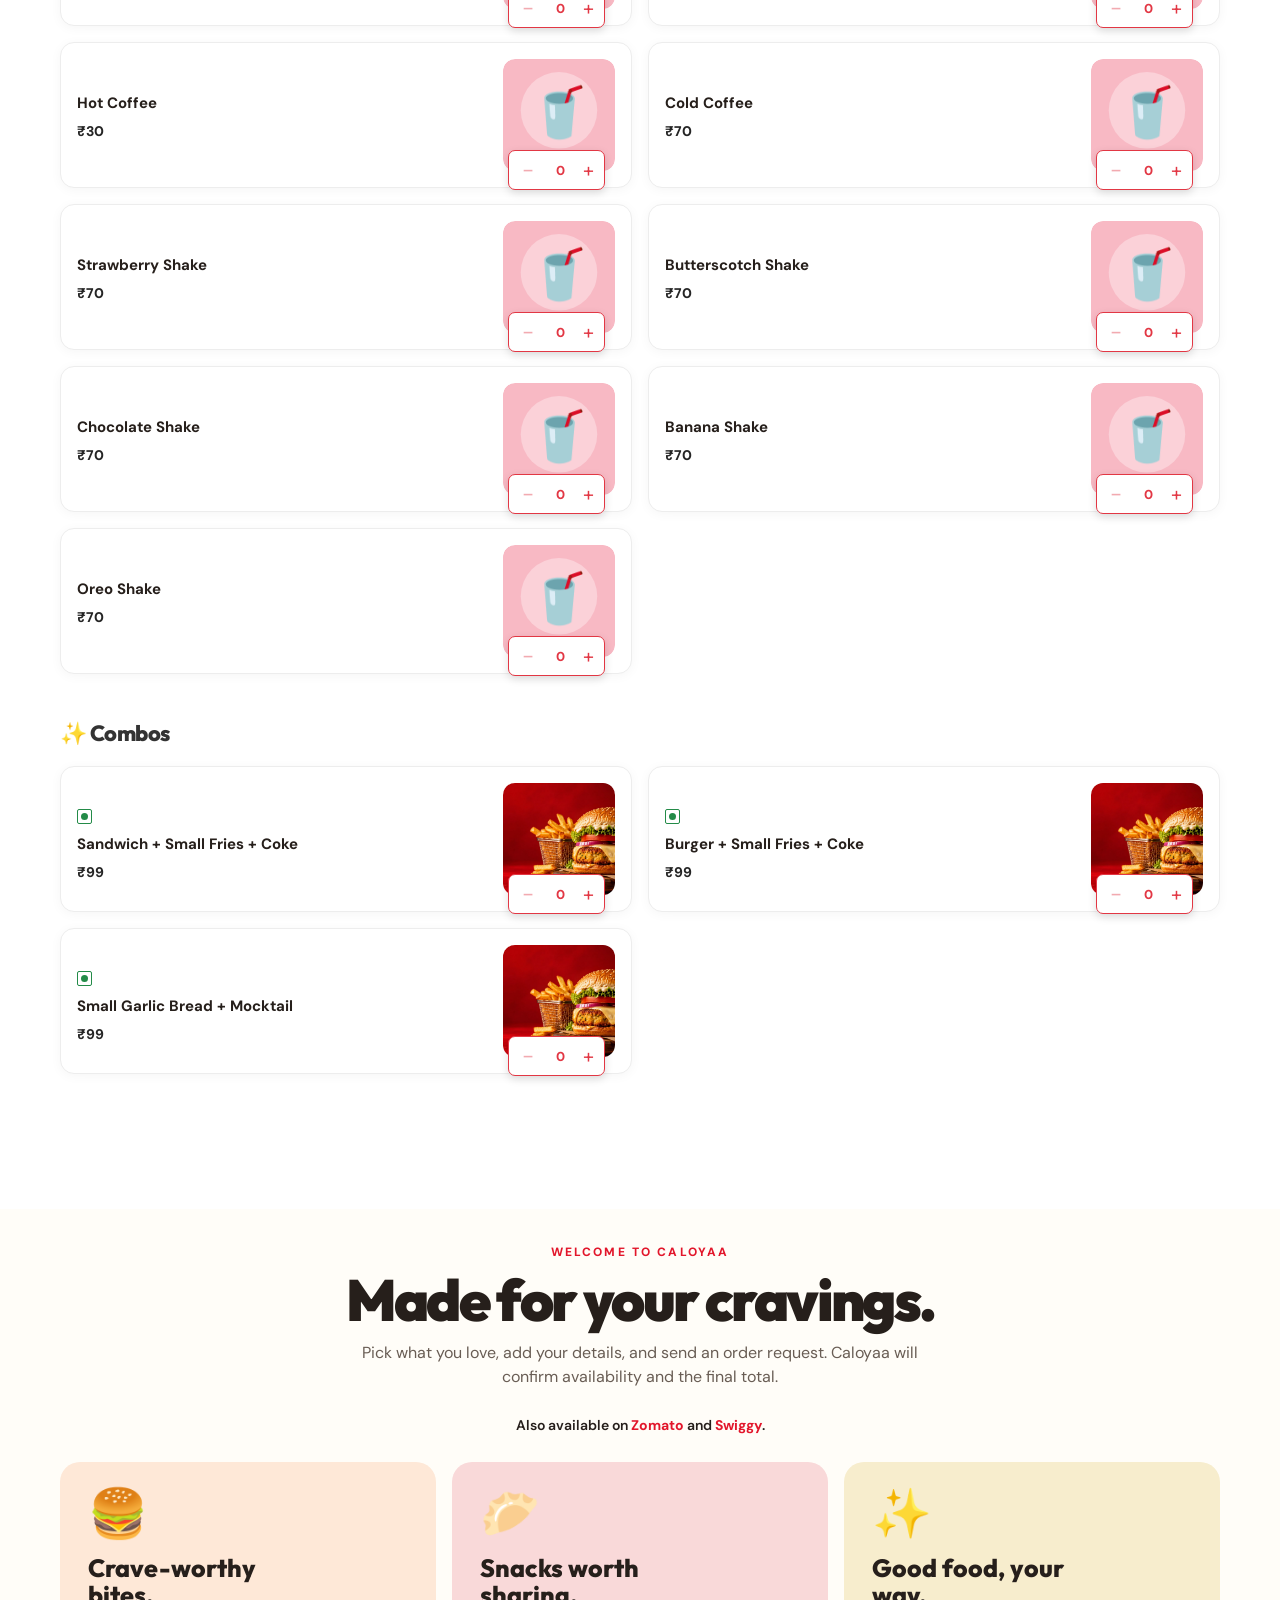
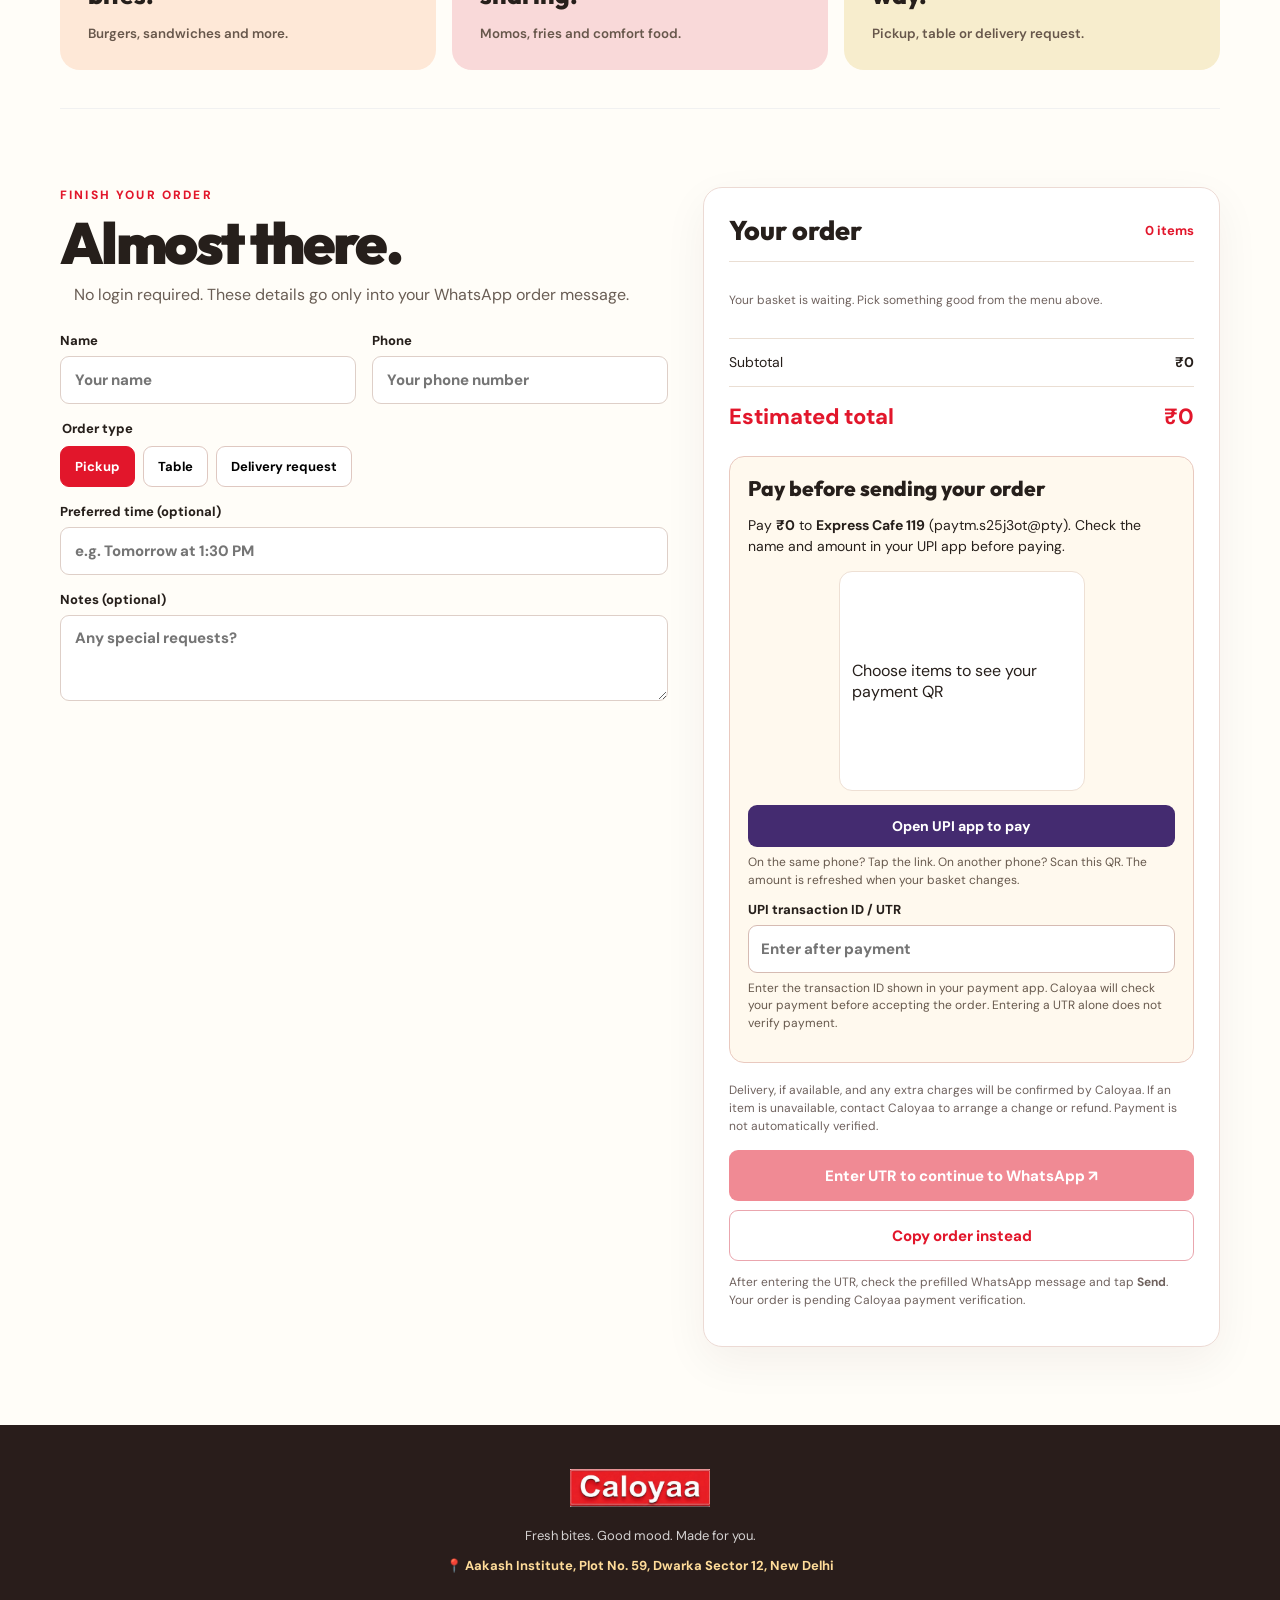
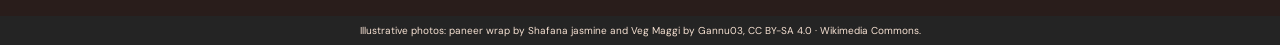
==== commit 8eae2e96: "Load Caloyaa restaurant catalog layout Updated the index.html file to include a new script for the c" ====
--- a/index.html
+++ b/index.html
@@ -1,5 +1,4 @@
-<!doctype html><style>.admin-entry{display:none!important}</style><script>document.addEventListener('DOMContentLoaded',()=>document.querySelector('.admin-entry')?.remove())</script><script>document.addEventListener('DOMContentLoaded',()=>{let m=document.createElement('link');m.rel='manifest';m.href='/manifest.webmanifest';document.head.append(m)})</script>
-<html lang="en"><head><link rel="manifest" href="/manifest.webmanifest"><link rel="icon" href="/icon.svg" type="image/svg+xml"><link rel="apple-touch-icon" href="/icon.svg"><meta name="apple-mobile-web-app-capable" content="yes"><script src="/pwa.js" defer></script><meta charset="UTF-8"><meta name="viewport" content="width=device-width,initial-scale=1"><meta name="theme-color" content="#d80f22"><meta name="description" content="Caloyaa: burgers, momos, shakes and more. Build your order and send it on WhatsApp."><meta property="og:title" content="Caloyaa | Fresh bites, big flavour"><meta property="og:description" content="Explore the menu and request an order on WhatsApp."><title>Caloyaa | Order online</title><link rel="preconnect" href="https://fonts.googleapis.com"><link rel="preconnect" href="https://fonts.gstatic.com" crossorigin><link href="https://fonts.googleapis.com/css2?family=DM+Sans:wght@400;500;600;700;800&family=Outfit:wght@400;500;600;700;800;900&display=swap" rel="stylesheet"><style>.admin-entry{display:none!important}
+<!doctype html><style>.admin-entry{display:none!important}</style><script>document.addEventListener('DOMContentLoaded',()=>document.querySelector('.admin-entry')?.remove())</script><script>document.addEventListener('DOMContentLoaded',()=>{let m=document.createElement('link');m.rel='manifest';m.href='/manifest.webmanifest';document.head.append(m)})</script><script defer src="/caloyaa-catalog.js"></script><link rel="stylesheet" href="/caloyaa-catalog.css"<html lang="en"><head><link rel="manifest" href="/manifest.webmanifest"><link rel="icon" href="/icon.svg" type="image/svg+xml"><link rel="apple-touch-icon" href="/icon.svg"><meta name="apple-mobile-web-app-capable" content="yes"><script src="/pwa.js" defer></script><meta charset="UTF-8"><meta name="viewport" content="width=device-width,initial-scale=1"><meta name="theme-color" content="#d80f22"><meta name="description" content="Caloyaa: burgers, momos, shakes and more. Build your order and send it on WhatsApp."><meta property="og:title" content="Caloyaa | Fresh bites, big flavour"><meta property="og:description" content="Explore the menu and request an order on WhatsApp."><title>Caloyaa | Order online</title><link rel="preconnect" href="https://fonts.googleapis.com"><link rel="preconnect" href="https://fonts.gstatic.com" crossorigin><link href="https://fonts.googleapis.com/css2?family=DM+Sans:wght@400;500;600;700;800&family=Outfit:wght@400;500;600;700;800;900&display=swap" rel="stylesheet"><style>.admin-entry{display:none!important}
 :root{--red:#e2162b;--deep:#8e0615;--ink:#261f1b;--cream:#fff8ed;--line:#eaded3}*{box-sizing:border-box}[hidden]{display:none!important}html{scroll-behavior:smooth}body{margin:0;color:var(--ink);background:#fffdf8;font-family:'DM Sans',Arial,sans-serif}button,input,textarea{font:inherit}button{cursor:pointer}a{color:inherit}.offer{background:#261b19;color:#fff;text-align:center;padding:10px 14px;font-size:12px;font-weight:800;letter-spacing:.06em}.offer span{color:#ffcf71}.nav{display:flex;align-items:center;justify-content:space-between;gap:24px;max-width:1240px;margin:auto;padding:15px 24px}.logo{display:block;width:159px;height:44px;object-fit:contain;object-position:left}.nav-links{display:flex;align-items:center;gap:28px;font-weight:800;font-size:13px}.nav-links a{text-decoration:none}.nav-links a:hover{color:var(--red)}.nav-order,.pill-btn{border:0;border-radius:999px;padding:12px 22px;background:var(--red);color:#fff;font-weight:800;text-decoration:none;white-space:nowrap}.mast{padding:0 16px}.slider{position:relative;max-width:1540px;height:480px;margin:auto;border-radius:24px;overflow:hidden;background:#990a14;color:#fff}.slide{position:absolute;inset:0;opacity:0;pointer-events:none;transition:opacity .65s ease}.slide.active{opacity:1;pointer-events:auto}.slide:before{content:"";position:absolute;inset:0;background:linear-gradient(90deg,rgba(67,0,5,.86) 0%,rgba(81,0,7,.56) 34%,rgba(64,0,8,0) 80%);z-index:1}.slide img{width:100%;height:100%;object-fit:cover;object-position:center}.slide-content{position:absolute;left:max(5%,28px);top:50%;transform:translateY(-50%);z-index:2;width:min(470px,51%)}.eyebrow{font-size:12px;letter-spacing:.19em;font-weight:800;text-transform:uppercase}.slide h1{font:900 clamp(42px,5.2vw,83px)/.98 'Outfit',Arial,sans-serif;letter-spacing:-.055em;margin:15px 0 16px;text-transform:uppercase}.slide p{font-size:18px;line-height:1.45;max-width:400px;margin:0 0 29px}.slide .pill-btn{background:#fff;color:var(--deep);display:inline-block}.slide .pill-btn:hover{background:#ffe2b1}.slide-controls{position:absolute;z-index:3;bottom:25px;left:max(5%,28px);display:flex;gap:8px}.slide-controls button{width:31px;height:7px;border:0;border-radius:8px;background:#ffffff80;padding:0}.slide-controls button.active{width:51px;background:#fff}.slide-arrows{position:absolute;right:24px;bottom:20px;display:flex;gap:8px;z-index:3}.slide-arrows button{width:38px;height:38px;border:1px solid #ffffffab;border-radius:50%;background:#260b0b80;color:#fff;font-size:22px}.slide-arrows button:hover{background:#fff;color:var(--red)}.ticker{background:var(--red);color:#fff;overflow:hidden;white-space:nowrap;margin-top:16px;padding:14px 0;font:800 14px 'Outfit',sans-serif;letter-spacing:.13em}.ticker-track{display:inline-block;animation:marquee 28s linear infinite}.ticker-track span{padding:0 22px}.ticker-track i{font-style:normal;color:#ffde77}@keyframes marquee{to{transform:translateX(-50%)}}.wrap{width:min(1160px,calc(100% - 40px));margin:auto}.intro{text-align:center;padding:75px 0 32px}.section-kicker{font-weight:800;color:var(--red);letter-spacing:.18em;font-size:12px}.intro h2,.section-head h2{font:900 clamp(34px,4.6vw,58px)/1.04 'Outfit',sans-serif;letter-spacing:-.045em;margin:10px 0}.intro p,.section-head p{color:#695d54;line-height:1.55;margin:8px auto;max-width:580px}.platforms{text-align:center;font-size:14px;font-weight:600;margin:0 0 28px}.platforms strong{color:var(--red)}.promo-grid{display:grid;grid-template-columns:repeat(3,1fr);gap:16px;margin:10px 0 80px}.promo{border-radius:20px;padding:28px;min-height:208px;display:flex;flex-direction:column;align-items:flex-start;justify-content:space-between;background:#fee8d7;position:relative;overflow:hidden}.promo:nth-child(2){background:#f9d9d9}.promo:nth-child(3){background:#f7edcd}.promo .icon{font-size:48px;line-height:1}.promo strong{font:800 25px/1.06 'Outfit',sans-serif;max-width:210px}.promo small{font-weight:600;color:#67574b}.promo b{color:var(--red)}.menu-section{background:#fff7ef;padding:75px 0}.section-head{text-align:center}.category-nav{display:flex;gap:9px;overflow:auto;padding:18px 0 30px;scrollbar-width:thin}.category-nav a{border:1px solid #e6c8c1;background:#fff;border-radius:100px;padding:10px 17px;text-decoration:none;white-space:nowrap;font-size:13px;font-weight:800}.category-nav a:hover,.category-nav a:focus{background:var(--red);color:#fff}.food-group{margin:24px 0 45px;scroll-margin-top:20px}#momos-items{scroll-margin-top:20px}.food-group h3{font:800 27px 'Outfit',sans-serif;margin:0 0 19px;letter-spacing:-.025em}.menu-grid{display:grid;grid-template-columns:repeat(2,minmax(0,1fr));gap:13px}.menu-item{background:#fff;border:1px solid #efded4;border-radius:14px;display:flex;align-items:center;justify-content:space-between;padding:16px 17px;min-height:87px;gap:10px;box-shadow:0 3px 12px #541a0a06}.item-info{min-width:0}.item-info strong{display:block;font-size:15px;line-height:1.24}.item-info span{display:block;font-weight:800;color:var(--red);margin-top:6px}.qty{display:flex;align-items:center;gap:7px;flex:none}.qty button{width:34px;height:34px;border:1px solid #edbbc0;background:#fff5f3;color:var(--red);border-radius:50%;font-size:22px;line-height:1}.qty button:last-child{background:var(--red);color:#fff;border-color:var(--red)}.qty button:disabled{opacity:.42;cursor:not-allowed}.qty output{text-align:center;min-width:18px;font-weight:800}.order-layout{display:grid;grid-template-columns:1fr .85fr;gap:35px;padding:78px 0}.form-grid{display:grid;grid-template-columns:1fr 1fr;gap:16px}.form-grid label{font-size:13px;font-weight:800;display:grid;gap:7px}.form-grid .span{grid-column:1/-1}.form-grid input:not([type=checkbox]),.form-grid textarea{width:100%;min-height:48px;padding:12px 14px;border:1px solid #decfc8;border-radius:9px;background:white;color:var(--ink);font-size:15px}.form-grid textarea{resize:vertical}.form-grid input:focus,.form-grid textarea:focus{outline:2px solid var(--red);outline-offset:1px}.form-grid fieldset{border:0;margin:0;padding:0}.form-grid legend{font-size:13px;font-weight:800;margin-bottom:9px}.mode-choice{display:flex;flex-wrap:wrap;gap:8px}.mode-choice button{padding:11px 14px;background:#fff;border:1px solid #dfc8c1;border-radius:9px;font-weight:700;font-size:13px}.mode-choice button.chosen{background:var(--red);color:#fff;border-color:var(--red)}.pre{display:flex!important;align-items:center;gap:12px;background:#fff2dc;border-radius:10px;padding:14px}.pre input{width:21px;height:21px;accent-color:var(--red)}.pre span{display:grid;gap:3px}.pre small{font-weight:400;color:#655c50}.summary{background:#fff;border:1px solid #ecdad4;border-radius:19px;box-shadow:0 15px 45px #3e100d0e;padding:25px;height:max-content;position:sticky;top:15px}.summary-title{display:flex;justify-content:space-between;align-items:center;border-bottom:1px solid var(--line);padding-bottom:14px;margin-bottom:12px}.summary-title h3{font:800 27px 'Outfit';margin:0}.summary-title strong{color:var(--red);font-size:13px}.summary-row{display:flex;justify-content:space-between;gap:12px;padding:7px 0;font-size:14px}.summary-row b{white-space:nowrap}.summary-row.subtotal{border-top:1px solid var(--line);margin-top:12px;padding-top:14px}.summary-row.grand{border-top:1px solid var(--line);margin-top:8px;padding-top:15px;font-size:22px;color:var(--red);font-weight:800}.empty,.disclaimer,.send-note{color:#6f625e;font-size:12px;line-height:1.5}.empty{padding:17px 0}.disclaimer{margin:15px 0}.error{color:#a11222;background:#ffebeb;border-radius:7px;padding:10px;font-size:13px}.order-button,.copy-button{width:100%;border-radius:9px;min-height:51px;font-weight:800;font-size:15px}.order-button{background:#25a65a;color:white;border:0}.order-button:hover{background:#168248}.copy-button{background:#fff;color:var(--red);border:1px solid #eaa6ae;margin-top:9px}.closing{background:#291d1b;color:#fff;padding:42px 20px;text-align:center}.closing img{width:140px;height:42px;object-fit:contain}.closing p{font-size:13px;opacity:.8;margin-bottom:0}.sticky-order{display:none}@media(max-width:800px){.slider{height:400px}.slide-content{width:57%}.slide h1{font-size:48px}.promo-grid{grid-template-columns:1fr 1fr}.order-layout{grid-template-columns:1fr}.summary{position:static}}@media(max-width:620px){.nav{padding:12px 18px}.logo{width:135px;height:38px}.nav-links a:not(.nav-order){display:none}.nav-order{padding:10px 15px;font-size:12px}.mast{padding:0 10px}.slider{height:488px;border-radius:17px}.slide:before{background:linear-gradient(0deg,rgba(58,0,5,.93) 0%,rgba(62,0,5,.62) 42%,rgba(62,0,5,.03) 85%)}.slide img{object-position:64% top}.slide-content{width:calc(100% - 50px);top:auto;bottom:56px;left:25px;transform:none}.slide h1{font-size:48px;margin:10px 0 9px}.slide p{font-size:14px;margin-bottom:17px}.slide .pill-btn{font-size:13px;padding:10px 17px}.slide-controls{left:25px;bottom:21px}.slide-arrows{bottom:12px;right:15px}.slide-arrows button{width:31px;height:31px;font-size:17px}.ticker{font-size:12px;padding:11px 0;margin-top:10px}.wrap{width:calc(100% - 28px)}.intro{padding:48px 6px 23px}.intro h2,.section-head h2{font-size:36px}.promo-grid{grid-template-columns:1fr 1fr;gap:9px;margin-bottom:50px}.promo{padding:17px;min-height:176px}.promo strong{font-size:20px}.promo .icon{font-size:32px}.promo:nth-child(3){grid-column:1/-1;min-height:120px}.menu-section{padding:45px 0}.category-nav{padding:18px 0}.food-group{margin:16px 0 35px}.food-group h3{font-size:24px}.menu-grid{grid-template-columns:1fr;gap:8px}.menu-item{min-height:74px;padding:12px 13px}.item-info strong{font-size:14px}.order-layout{padding:50px 0 75px;gap:30px}.form-grid{grid-template-columns:1fr}.summary{padding:19px}.sticky-order{display:block;position:fixed;bottom:0;left:0;right:0;background:#fff;padding:10px 16px max(10px,env(safe-area-inset-bottom));box-shadow:0 -4px 22px #120b0b1c;z-index:10}.sticky-order a{display:block;text-align:center;background:var(--red);border-radius:9px;color:#fff;text-decoration:none;padding:12px;font-weight:800;font-size:14px}.closing{padding-bottom:110px}}@media(prefers-reduced-motion:reduce){*,*:before,*:after{scroll-behavior:auto!important;animation:none!important;transition:none!important}}
 /* Menu-first storefront inspired by the reference layout, retaining Caloyaa branding. */
 .menu-toggle{border:0;background:transparent;color:var(--deep);font-size:25px;font-weight:800;padding:5px 7px;line-height:1}.service-bar{display:flex;align-items:center;justify-content:center;gap:13px;padding:13px 12px;background:#fff;color:#6b443a;font-size:14px;font-weight:900;text-transform:uppercase}.service-bar strong{color:#592d26}.service-switch{padding:0;border:0;background:transparent}.switch-track{display:flex;align-items:center;width:53px;height:29px;border-radius:30px;background:#9b4e46;padding:3px}.switch-track i{display:block;width:23px;height:23px;border-radius:50%;background:#fff;transform:translateX(24px);transition:transform .2s}.service-switch[aria-checked=false] .switch-track{background:#b6948f}.service-switch[aria-checked=false] i{transform:translateX(0)}.quick-menu{position:absolute;left:12px;top:93px;background:#fff;z-index:20;border:1px solid #ead6d0;border-radius:14px;box-shadow:0 15px 36px #351b1724;display:grid;padding:9px;min-width:190px}.quick-menu[hidden]{display:none}.quick-menu a{font-size:14px;padding:10px 13px;text-decoration:none;border-radius:7px;font-weight:800}.quick-menu a:hover{background:#fff1e9}.quick-menu .admin-entry{border-top:1px solid #ead6d0;margin-top:4px;padding-top:13px;color:#754231;font-size:12px}.address-strip{border-bottom:1px solid #e8d8cf;background:#fff;text-align:center;border-radius:0;font-size:13px;padding:10px}.see-all{float:right;font:800 15px 'DM Sans',sans-serif;text-decoration:none;color:#754231;padding:12px 0}.menu-section{padding:39px 0;background:#fffbf5}.menu-section .section-head{text-align:left}.menu-section .section-head h2{font-size:35px;margin:6px 0}.menu-section .section-head p{margin:7px 0}.category-tiles{grid-template-columns:repeat(3,minmax(0,1fr));max-width:830px}.category-tile img{aspect-ratio:1.25;object-fit:cover}.intro{padding:35px 0 18px}.promo-grid{margin-bottom:38px}.nav-links{display:none}.nav{max-width:none;padding:13px max(20px,calc((100vw - 1150px)/2));background:#fff}.nav .logo{width:150px}
@@ -18,7 +17,7 @@
 .address-strip{display:flex;align-items:center;justify-content:center;gap:8px;flex-wrap:wrap}.address-strip label{font-weight:800}.address-strip select{border:1px solid #dbc4b8;border-radius:8px;padding:6px 10px;background:#fff;font:800 13px inherit;color:#4f2b25}.address-strip span{color:#634b42}.menu-item.sold-out{background:#f0eeeb;color:#79736f;opacity:.82}.menu-item.sold-out .item-info span{color:#79736f}.menu-item.sold-out .qty{display:none}.sold-out-badge{font-size:12px;font-weight:900;text-transform:uppercase;color:#863c39;background:#e2d7d3;padding:6px 9px;border-radius:7px;white-space:nowrap}.stock-banner{border-radius:8px;background:#fff2e0;color:#573421;padding:10px 14px;font-weight:800;font-size:13px;margin:10px 0}.stock-banner[hidden]{display:none}</style><style id="caloyaa-visual-upgrade">.slider{box-shadow:0 24px 62px #3e100d33}.slide:before{background:linear-gradient(90deg,rgba(56,0,7,.91) 0%,rgba(67,0,9,.68) 34%,rgba(64,0,8,.04) 78%)}.slide img{filter:saturate(1.08) contrast(1.04)}.slide-content{filter:drop-shadow(0 3px 14px #2b00089c)}.slide .eyebrow{display:inline-block;background:#ffffff24;border:1px solid #ffffff80;border-radius:30px;padding:8px 13px;backdrop-filter:blur(5px)}.slide .pill-btn{box-shadow:0 8px 24px #1d000747}.category-tile{transition:transform .25s ease,box-shadow .25s ease}.category-tile:hover{transform:translateY(-5px);box-shadow:0 16px 30px #6d120d21}.menu-item{transition:transform .2s ease,box-shadow .2s ease}.menu-item:hover{transform:translateY(-2px);box-shadow:0 9px 20px #541a0a16}@media(max-width:620px){.slide:before{background:linear-gradient(0deg,rgba(45,0,5,.95) 0%,rgba(52,0,6,.64) 48%,rgba(52,0,6,.04) 91%)}.slide img{object-position:center 40%}.slide-content{filter:drop-shadow(0 2px 7px #230005aa)}.slider{box-shadow:none}.slide .eyebrow{font-size:10px;padding:6px 9px}}</style></head><body>
 
 <header class="nav"><button class="menu-toggle" id="menu-toggle" type="button" aria-label="Open menu" aria-expanded="false">☰</button><a href="#top" aria-label="Caloyaa home"><img class="logo" src="[data-uri]" alt="Caloyaa"></a><nav class="nav-links"><a href="#menu">Menu</a><a href="#how">How it works</a><a class="nav-order" href="#order">Start an order ↗</a></nav><button class="header-cart" id="header-cart" type="button" aria-label="View cart, 0 items" hidden>🛒 <span>Cart</span> <b id="cart-count">0</b></button></header><div class="service-bar"><span>Order type</span><button type="button" class="service-switch" id="service-switch" role="switch" aria-checked="false" aria-label="Switch between delivery request and dine-in or takeaway"><span class="switch-track"><i></i></span></button><strong id="service-label">Dine-in / Takeaway</strong></div><div class="address-strip"><label for="outlet-select">📍 Outlet</label> <select id="outlet-select" aria-label="Order outlet"></select><span id="outlet-address"></span></div><nav class="quick-menu" id="quick-menu" aria-label="Site menu" hidden><a href="#top">Home</a><a href="#deals">Deals</a><a href="#menu">Our Menu</a><a href="#order">Order</a><a href="#contact">Cafe address</a><a class="admin-entry" href="https://github.com/caloyaa-cafe/caloyaa-cafe.github.io/actions/workflows/stock-toggle.yml" target="_blank" rel="noopener noreferrer" aria-label="Admin login, opens GitHub in a new tab">Admin login ↗</a></nav>
-<main id="top"><div class="mast"><section class="slider" id="deals" aria-label="Featured food promotions" aria-roledescription="carousel"><article class="slide active" aria-label="1 of 4"><img src="/hero-1.jpg" alt="Illustrative veggie burger, fries and cola"><div class="slide-content"><div class="eyebrow">CALOYAA DEALS · BURGER COMBO</div><h1>GOOD FOOD.<br>GREAT DEAL.</h1><p class="deal-price">₹99 <small>Burger + small fries + Coke</small></p><a class="pill-btn" href="#menu">Explore the menu ↗</a></div></article><article class="slide" aria-label="2 of 4" aria-hidden="true"><img src="/hero-2.jpg" alt="Illustrative plate of steamed momos with chili dip"><div class="slide-content"><div class="eyebrow">CALOYAA FAVOURITES · MOMOS</div><h1>MOMOS<br>HIT DIFFERENT.</h1><p class="deal-price">From ₹50 <small>Veg momos · ₹50 portion</small></p><a class="pill-btn" href="#menu">Explore the menu ↗</a></div></article><article class="slide" aria-label="3 of 4" aria-hidden="true"><img src="https://caloyaa-cafe.github.io/hero-wrap.jpg" alt="Illustrative peri peri paneer wrap served with fresh vegetables"><div class="slide-content"><div class="eyebrow">CALOYAA FAVOURITES · WRAPS</div><h1>WRAP IT.<br>LOVE IT.</h1><p class="deal-price">₹100 <small>Peri Peri Paneer Wrap</small></p><a class="pill-btn" href="#category-2">Explore wraps ↗</a></div></article><article class="slide" aria-label="4 of 4" aria-hidden="true"><img src="https://caloyaa-cafe.github.io/hero-aloo.jpg" alt="Illustrative vegetarian Maggi noodles"><div class="slide-content"><div class="eyebrow">CALOYAA FAVOURITES · MAGGI</div><h1>COMFORT IN<br>EVERY BITE.</h1><p class="deal-price">₹50 <small>Veg Maggi</small></p><a class="pill-btn" href="#category-1">Explore Maggi ↗</a></div></article><div class="slide-controls" aria-label="Choose featured promotion"><button class="active" type="button" aria-label="Show burger promotion" aria-current="true"></button><button type="button" aria-label="Show momos promotion"></button><button type="button" aria-label="Show paneer wrap"></button><button type="button" aria-label="Show aloo wrap"></button></div><div class="slide-arrows"><button type="button" id="prev" aria-label="Previous promotion">‹</button><button type="button" id="next" aria-label="Next promotion">›</button></div></section></div>
+<main id="top"><div class="mast"><section class="slider" id="deals" aria-label="Featured food promotions" aria-roledescription="carousel"><article class="slide active" aria-label="1 of 4"><img src="/hero-1.jpg" alt="Illustrative veggie burger, fries and cola"><div class="slide-content"><div class="eyebrow">CALOYAA DEALS · BURGER COMBO</div><h1>GOOD FOOD.<br>GREAT DEAL.</h1><p class="deal-price">₹99 <small>Burger + small fries + Coke</small></p><a class="pill-btn" href="#menu">Explore the menu ↗</a></div></article><article class="slide" aria-label="2 of 4" aria-hidden="true"><img src="/hero-2.jpg" alt="Illustrative plate of steamed momos with chili dip"><div class="slide-content"><div class="eyebrow">CALOYAA FAVOURITES · MOMOS</div><h1>MOMOS<br>HIT DIFFERENT.</h1><p class="deal-price">From ₹50 <small>Veg momos · ₹50 portion</small></p><a class="pill-btn" href="#menu">Explore the menu ↗</a></div></article><article class="slide" aria-label="3 of 4" aria-hidden="true"><img src="/hero-3.jpg" alt="Illustrative peri peri paneer wrap served with fresh vegetables"><div class="slide-content"><div class="eyebrow">CALOYAA FAVOURITES · WRAPS</div><h1>WRAP IT.<br>LOVE IT.</h1><p class="deal-price">₹100 <small>Peri Peri Paneer Wrap</small></p><a class="pill-btn" href="#category-2">Explore wraps ↗</a></div></article><article class="slide" aria-label="4 of 4" aria-hidden="true"><img src="/hero-4.jpg" alt="Illustrative vegetarian Maggi noodles"><div class="slide-content"><div class="eyebrow">CALOYAA FAVOURITES · MAGGI</div><h1>COMFORT IN<br>EVERY BITE.</h1><p class="deal-price">₹50 <small>Veg Maggi</small></p><a class="pill-btn" href="#category-1">Explore Maggi ↗</a></div></article><div class="slide-controls" aria-label="Choose featured promotion"><button class="active" type="button" aria-label="Show burger promotion" aria-current="true"></button><button type="button" aria-label="Show momos promotion"></button><button type="button" aria-label="Show paneer wrap"></button><button type="button" aria-label="Show Veg Maggi"></button></div><div class="slide-arrows"><button type="button" id="prev" aria-label="Previous promotion">‹</button><button type="button" id="next" aria-label="Next promotion">›</button></div></section></div>
 <div class="ticker" aria-hidden="true"><div class="ticker-track"><span>BURGERS <i>✦</i> MOMOS <i>✦</i> SHAKES <i>✦</i> GOOD FOOD, GOOD MOOD <i>✦</i> CALOYAA <i>✦</i> BURGERS <i>✦</i> MOMOS <i>✦</i> SHAKES <i>✦</i> GOOD FOOD, GOOD MOOD <i>✦</i> CALOYAA <i>✦</i> </span><span>BURGERS <i>✦</i> MOMOS <i>✦</i> SHAKES <i>✦</i> GOOD FOOD, GOOD MOOD <i>✦</i> CALOYAA <i>✦</i> BURGERS <i>✦</i> MOMOS <i>✦</i> SHAKES <i>✦</i> GOOD FOOD, GOOD MOOD <i>✦</i> CALOYAA <i>✦</i> </span></div></div>
 <section class="menu-section" id="menu"><div class="wrap"><div class="section-head"><div class="section-kicker">EXPLORE CALOYAA</div><h2>OUR MENU <a class="see-all" href="#menu-groups">See All ❯</a></h2><p>All prices in rupees. Caloyaa will confirm availability and the final total.</p></div><p class="stock-banner" id="stock-banner" role="status" hidden></p><nav class="category-tiles" id="featured-categories" aria-label="Explore our menu categories"></nav><nav class="category-nav" id="categories" aria-label="Menu categories"></nav><div id="menu-groups"></div></div></section>
 <section class="wrap" id="how"><div class="intro"><div class="section-kicker">WELCOME TO CALOYAA</div><h2>Made for your cravings.</h2><p>Pick what you love, add your details, and send an order request. Caloyaa will confirm availability and the final total.</p></div><p class="platforms">Also available on <strong>Zomato</strong> and <strong>Swiggy</strong>.</p><div class="promo-grid"><div class="promo"><span class="icon" aria-hidden="true">🍔</span><strong>Crave-worthy bites.</strong><small>Burgers, sandwiches and more.</small></div><div class="promo"><span class="icon" aria-hidden="true">🥟</span><strong>Snacks worth sharing.</strong><small>Momos, fries and comfort food.</small></div><div class="promo"><span class="icon" aria-hidden="true">✨</span><strong>Good food, your way.</strong><small>Pickup, table or delivery request.</small></div></div></section>
--- a/caloyaa-catalog.css
+++ b/caloyaa-catalog.css
@@ -0,0 +1,5 @@
+:root{--appred:#e23744;--ink:#242424;--line:#ececec}html{scroll-padding-top:100px}body{background:#fff;color:var(--ink)}.nav{position:sticky;top:0;z-index:18;max-width:none!important;padding:11px max(24px,calc((100vw - 1160px)/2))!important;min-height:70px;background:#fff;box-shadow:0 3px 22px #16161612;gap:14px}.nav .logo{height:40px!important;width:148px!important}.menu-toggle{color:var(--appred)}.header-cart{border:0!important;background:#e23744!important;color:#fff!important}.header-cart b{background:#fff!important;color:#e23744!important}.service-bar{justify-content:flex-start!important;padding:16px max(24px,calc((100vw - 1160px)/2))!important;background:#fff!important}.address-strip{background:#fff!important;border-top:1px solid #eee;border-bottom:1px solid #eee!important;padding:10px max(24px,calc((100vw - 1160px)/2))!important;text-align:left!important}.address-strip select{border:0;background:#fafafa;border-radius:9px;padding:7px}.mast{padding:18px 24px;background:#fafafa}.slider{max-width:1160px;height:295px!important;border-radius:18px!important;box-shadow:none!important}.slide h1{font-size:clamp(32px,4vw,53px)!important}.slide-content{left:42px;width:54%}.slide .deal-price{font-size:34px!important}.slide .deal-price small{font-size:13px}.slide .eyebrow{font-size:10px}.slide-controls{bottom:16px}.slide-arrows{bottom:15px}.ticker{display:none}.menu-section{background:#fff!important;padding:30px 0 90px!important}.menu-section .wrap{width:min(1160px,calc(100% - 48px))}.menu-section .section-head{padding-top:4px}.menu-section .section-head h2{font:800 31px/1.1 'Outfit',sans-serif!important;letter-spacing:-.035em;margin:8px 0}.menu-section .section-kicker{color:#e23744}.menu-section .see-all{display:none}.menu-section .section-head p{font-size:13px;color:#757575}.cal-search{display:flex;align-items:center;gap:10px;width:min(650px,100%);height:48px;margin:16px 0 28px;padding:0 15px;border:1px solid #dedede;border-radius:12px;background:#fff;box-shadow:0 2px 12px #0000000a}.cal-search:focus-within{border-color:#e23744;box-shadow:0 0 0 3px #e237441a}.cal-search span{color:#e23744;font-size:20px}.cal-search input{width:100%;height:100%;border:0;outline:0;font:500 15px 'DM Sans',sans-serif;background:transparent}.cal-search input::placeholder{color:#999}.cal-results{font-size:12px;color:#777;min-height:20px;margin:0 0 8px}.category-tiles{display:flex!important;gap:12px!important;overflow-x:auto;padding:8px 2px 20px;scrollbar-width:thin;max-width:none!important}.category-tile{flex:0 0 120px;background:#fff;border:1px solid #f0f0f0;border-radius:14px!important;padding:8px!important;text-decoration:none;box-shadow:0 2px 10px #1111110a;transition:transform .2s ease,box-shadow .2s ease}.category-tile img{height:86px!important;width:100%;border-radius:10px!important;object-fit:cover;aspect-ratio:auto!important}.category-tile strong{font:700 12px/1.2 'DM Sans',sans-serif!important;color:#444;min-height:30px;display:grid;place-items:center;text-align:center}.category-nav{position:sticky;top:70px;z-index:11;background:#fff;border-bottom:1px solid #f0f0f0;margin-bottom:24px;padding:10px 0 13px!important}.category-nav a{border:1px solid #e7e7e7;background:#fff;color:#555;font-size:12px;padding:9px 15px}.category-nav a:hover,.category-nav a:focus{border-color:#e23744;background:#fff2f3;color:#c52432}.food-group{scroll-margin-top:145px;margin:20px 0 38px}.food-group h3{font:800 22px 'Outfit',sans-serif!important;color:#333;margin:0 0 15px}.menu-grid{display:grid;grid-template-columns:repeat(3,minmax(0,1fr));gap:16px!important}.menu-item{display:grid!important;grid-template-columns:minmax(0,1fr) 112px;grid-template-rows:1fr auto;column-gap:14px;align-items:start;min-height:164px;padding:16px!important;border:1px solid #ededed!important;border-radius:14px!important;box-shadow:0 2px 12px #0000000a!important;position:relative}.menu-item:hover{box-shadow:0 9px 26px #00000013!important}.item-info{grid-column:1;grid-row:1/3;padding-top:3px}.item-info strong{font-size:15px!important;line-height:1.35!important}.item-info span{color:#252525!important;font-size:14px!important;margin-top:9px!important}.cal-veg{display:block;width:15px;height:15px;border:1.5px solid #238b48;margin-bottom:10px;border-radius:2px;position:relative}.cal-veg:after{content:'';position:absolute;width:7px;height:7px;border-radius:50%;background:#238b48;top:2.5px;left:2.5px}.cal-food-photo{grid-column:2;grid-row:1/3;width:112px;height:112px;object-fit:cover;border-radius:12px;align-self:start}.qty{position:absolute;right:26px;top:107px;z-index:1;gap:6px!important;padding:2px;border:1px solid #e23744;border-radius:7px;background:#fff;color:#e23744;box-shadow:0 3px 9px #0002}.qty button,.qty button:last-child{width:27px;height:26px;background:#fff!important;border:0!important;border-radius:5px;color:#e23744!important;font-size:20px}.qty output{min-width:15px;font-size:13px}.sold-out-badge{position:absolute;right:29px;top:10px;background:#fff7f7}.menu-item.sold-out{opacity:.65}.order-layout{border-top:1px solid #f1f1f1}.summary{border:1px solid #eee;box-shadow:0 8px 32px #0000000c}.order-button{background:#e23744}.cart-panel{background:#fff}.cart-heading{border-bottom:1px solid #eee}.drawer-bottom>button,.sticky-order button,.bottom-nav a:last-child{background:#e23744}.closing{background:#242424}.photo-credits{background:#242424!important}.catalog-empty{padding:26px;color:#777;text-align:center}.catalog-empty[hidden]{display:none}
+@media(max-width:850px){.menu-grid{grid-template-columns:repeat(2,minmax(0,1fr))}.slider{height:275px!important}.slide-content{width:60%}}
+@media(max-width:620px){.nav{height:58px;min-height:58px;padding:9px 13px!important;gap:8px}.nav .logo{width:110px!important;height:34px!important}.service-bar{padding:10px 16px!important;justify-content:center!important}.address-strip{padding:7px 14px!important;text-align:center!important}.mast{padding:0;background:#fff}.slider{height:215px!important;border-radius:0!important}.slide-content{left:20px;bottom:30px;top:auto;width:calc(100% - 40px)}.slide h1{font-size:28px!important;margin:6px 0!important}.slide .deal-price{font-size:26px!important;margin:0 0 10px!important}.slide .deal-price small{font-size:11px!important}.slide .eyebrow{font-size:9px!important}.slide .pill-btn{padding:8px 12px;font-size:11px}.slide-controls{bottom:7px;left:20px}.slide-arrows{bottom:5px}.menu-section{padding:18px 0 55px!important}.menu-section .wrap{width:calc(100% - 28px)}.menu-section .section-head h2{font-size:25px!important}.menu-section .section-head p{font-size:12px}.cal-search{margin:15px 0 17px;height:45px}.category-tiles{gap:9px!important;padding-bottom:14px}.category-tile{flex-basis:96px;padding:6px!important}.category-tile img{height:68px!important}.category-tile strong{font-size:11px!important}.category-nav{top:58px;margin-bottom:18px;padding:8px 0!important}.category-nav a{font-size:11px;padding:8px 12px}.food-group{scroll-margin-top:124px;margin:16px 0 30px}.food-group h3{font-size:20px!important}.menu-grid{grid-template-columns:1fr;gap:10px!important}.menu-item{min-height:143px;grid-template-columns:minmax(0,1fr) 104px;padding:12px!important}.cal-food-photo{width:104px;height:104px}.qty{right:22px;top:100px}.bottom-nav{background:#fff;box-shadow:0 -3px 15px #0001}.bottom-nav a{color:#555!important;background:transparent!important}.bottom-nav a:last-child{color:#e23744!important}.sticky-order{bottom:64px;background:transparent;box-shadow:none}.sticky-order button{border-radius:11px;box-shadow:0 7px 19px #af001b33}.order-layout{padding-bottom:130px}}
+@media(prefers-reduced-motion:reduce){.menu-item,.category-tile{transition:none}}
+.menu-item[hidden],.food-group[hidden],.catalog-empty[hidden]{display:none!important}
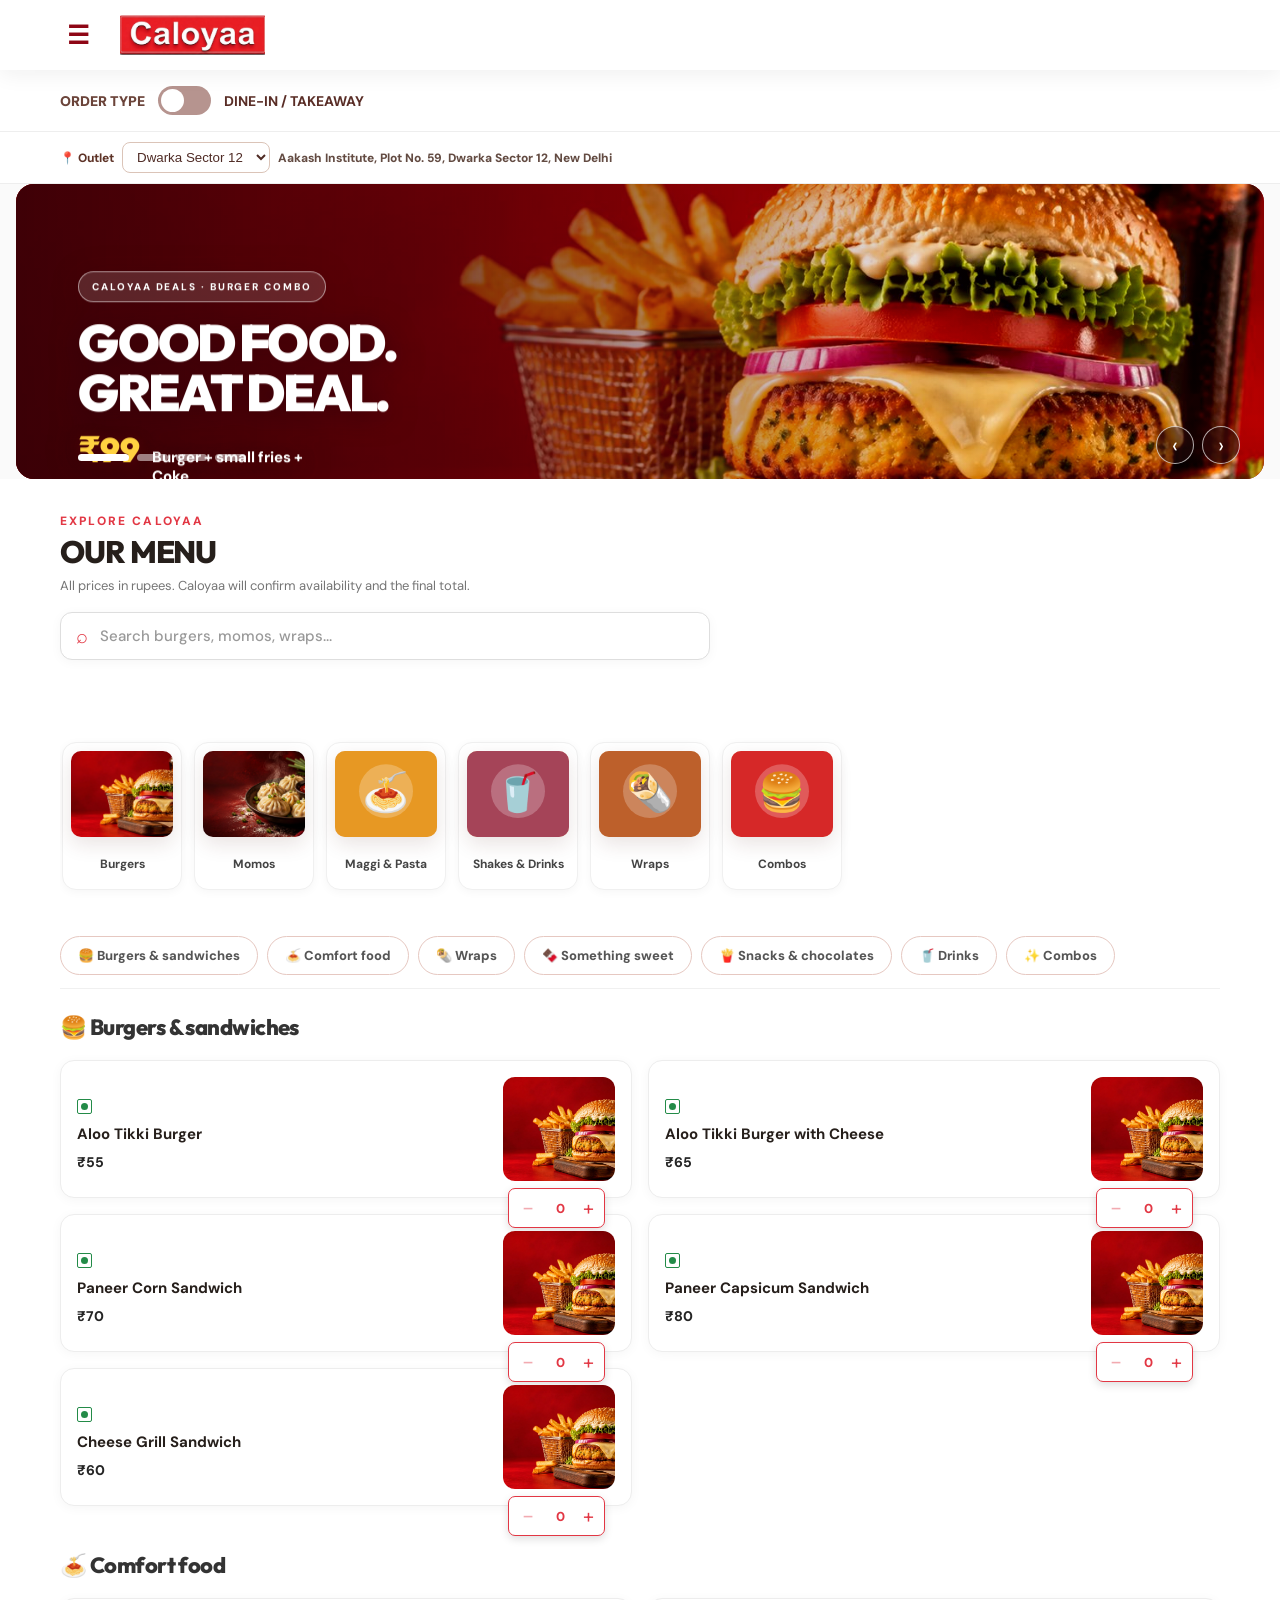
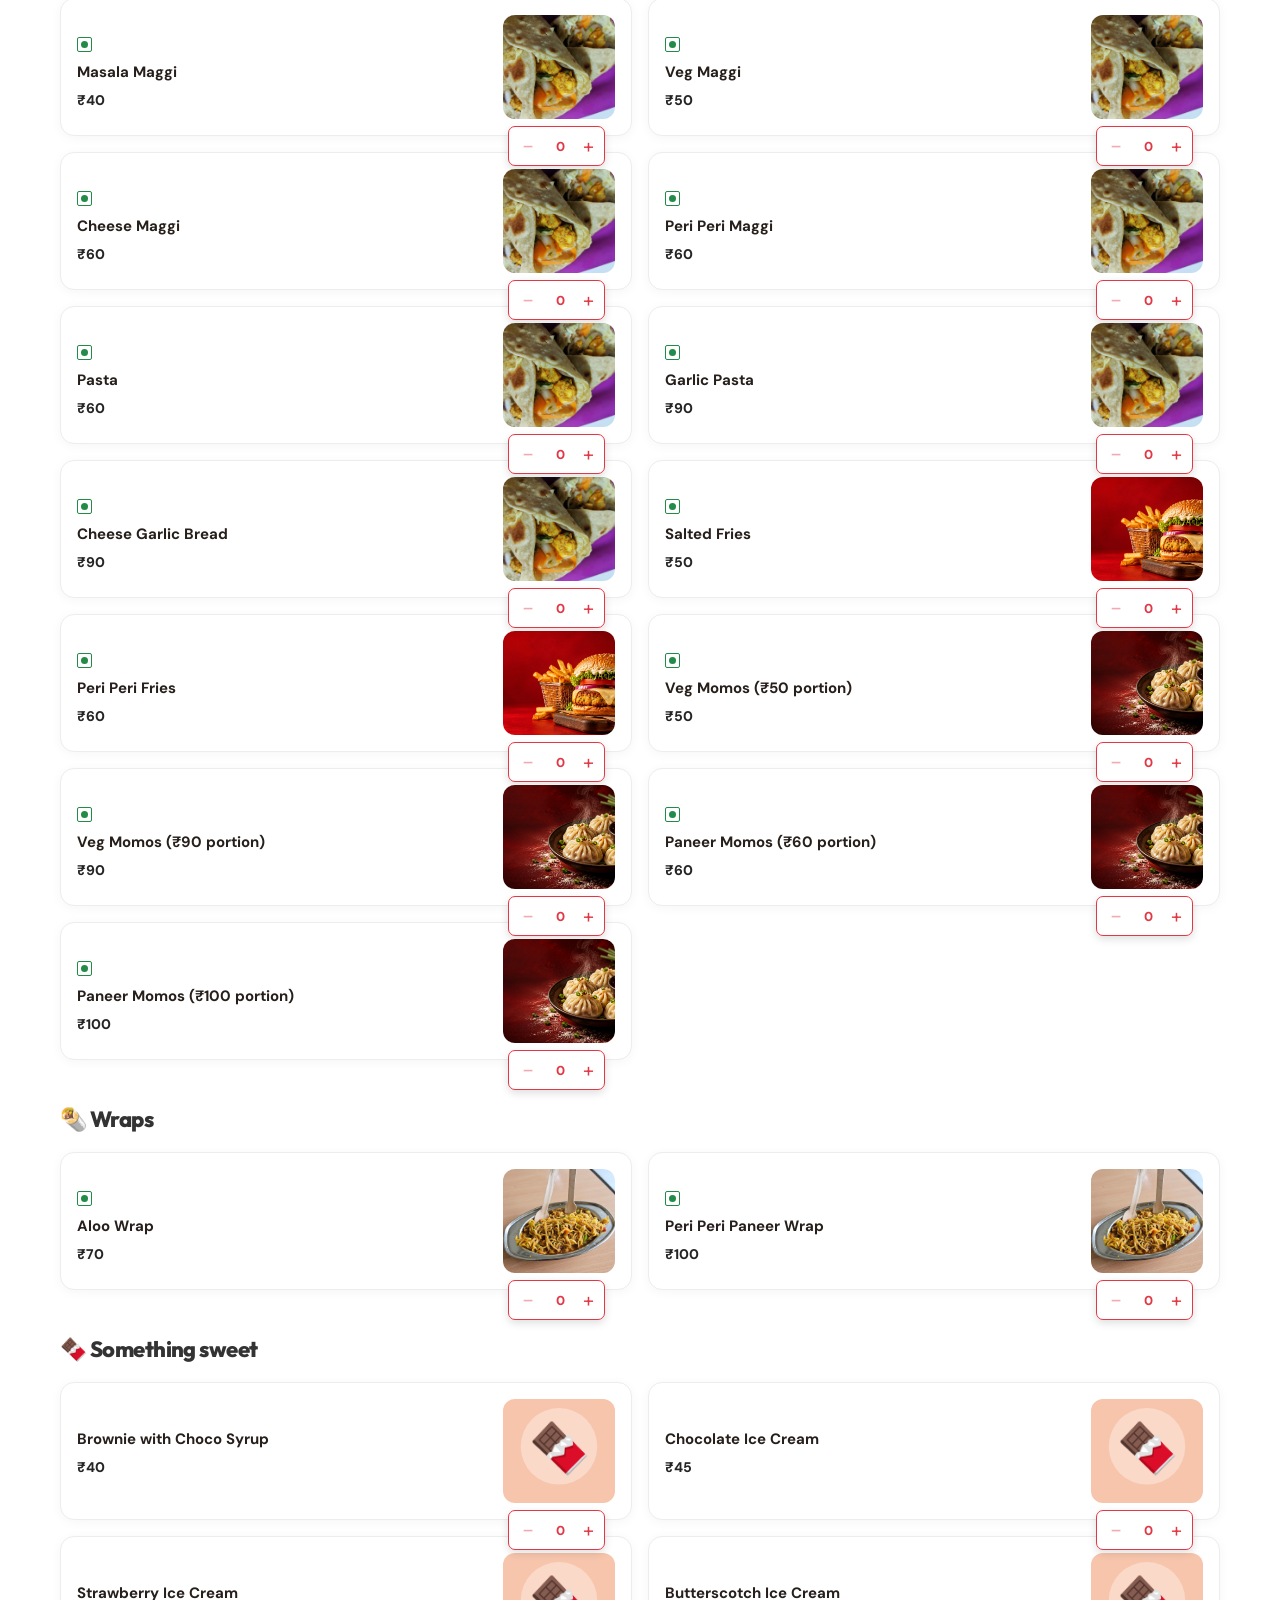
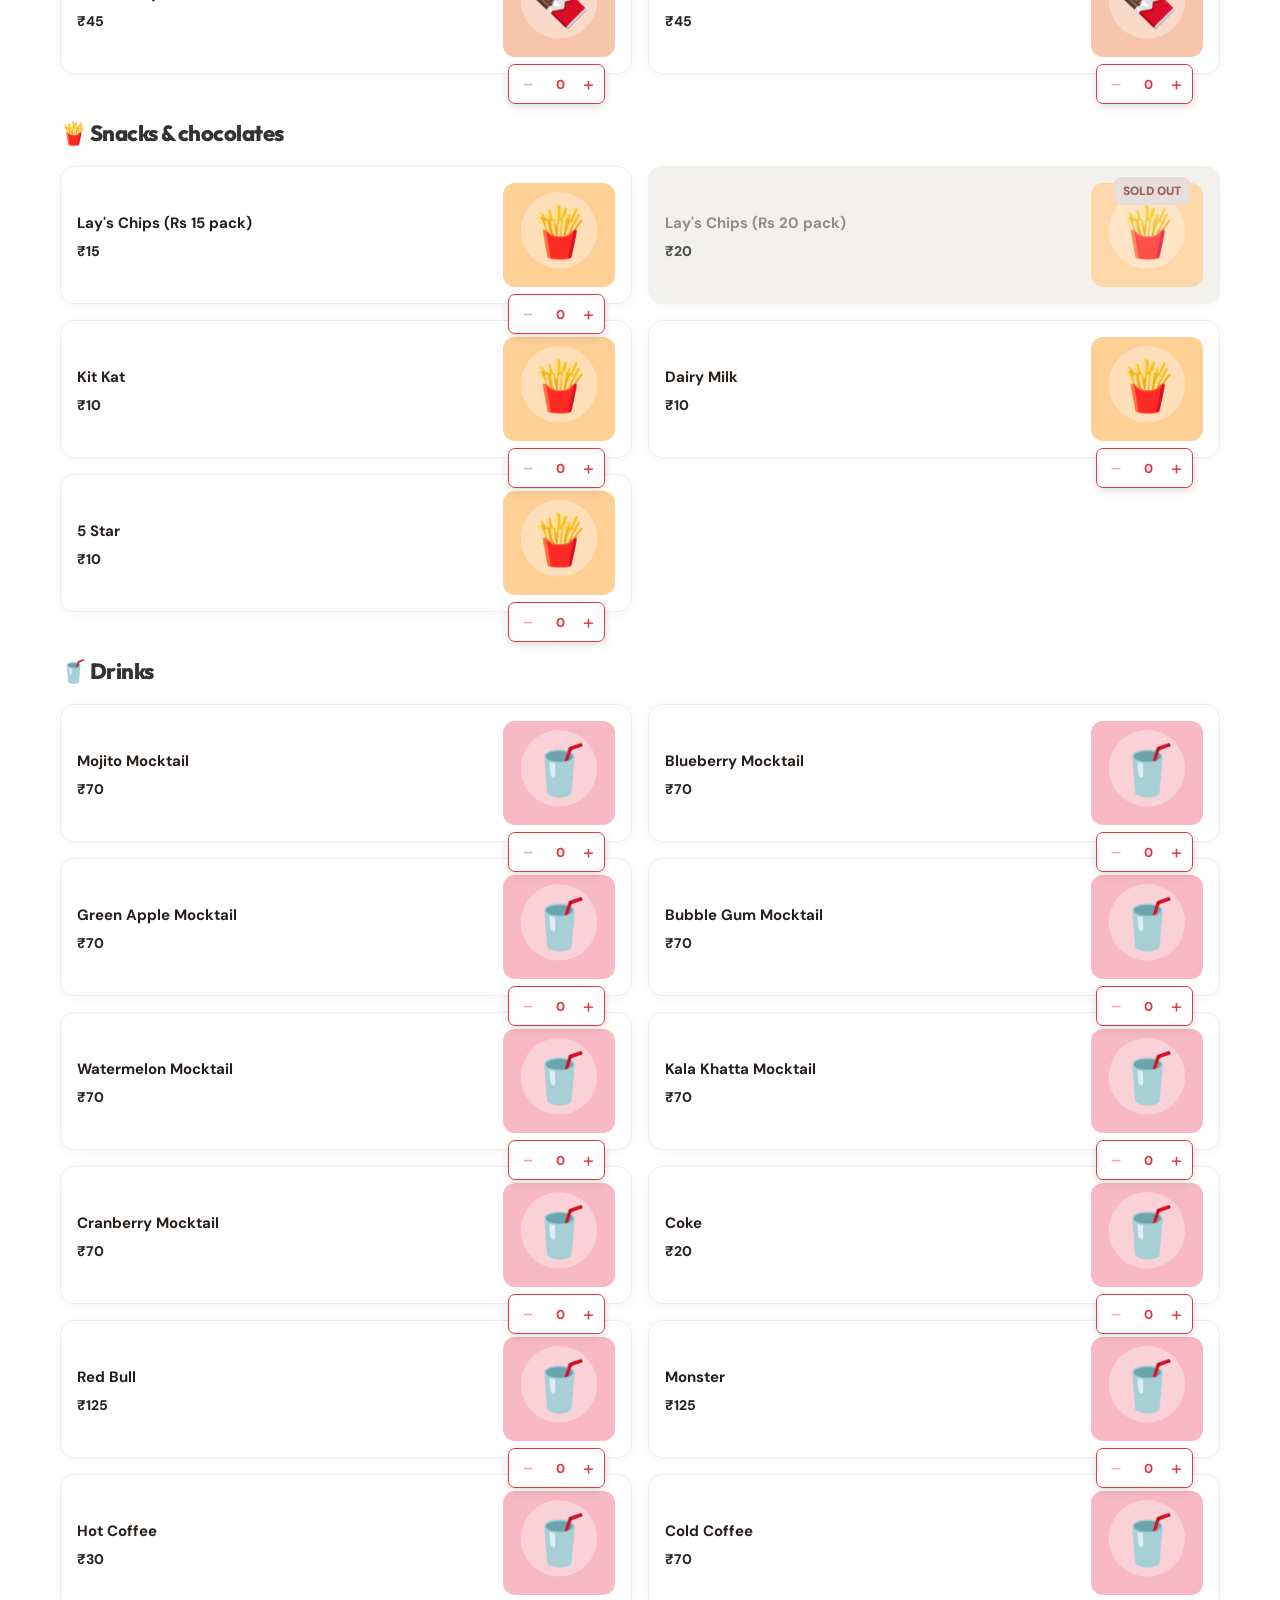
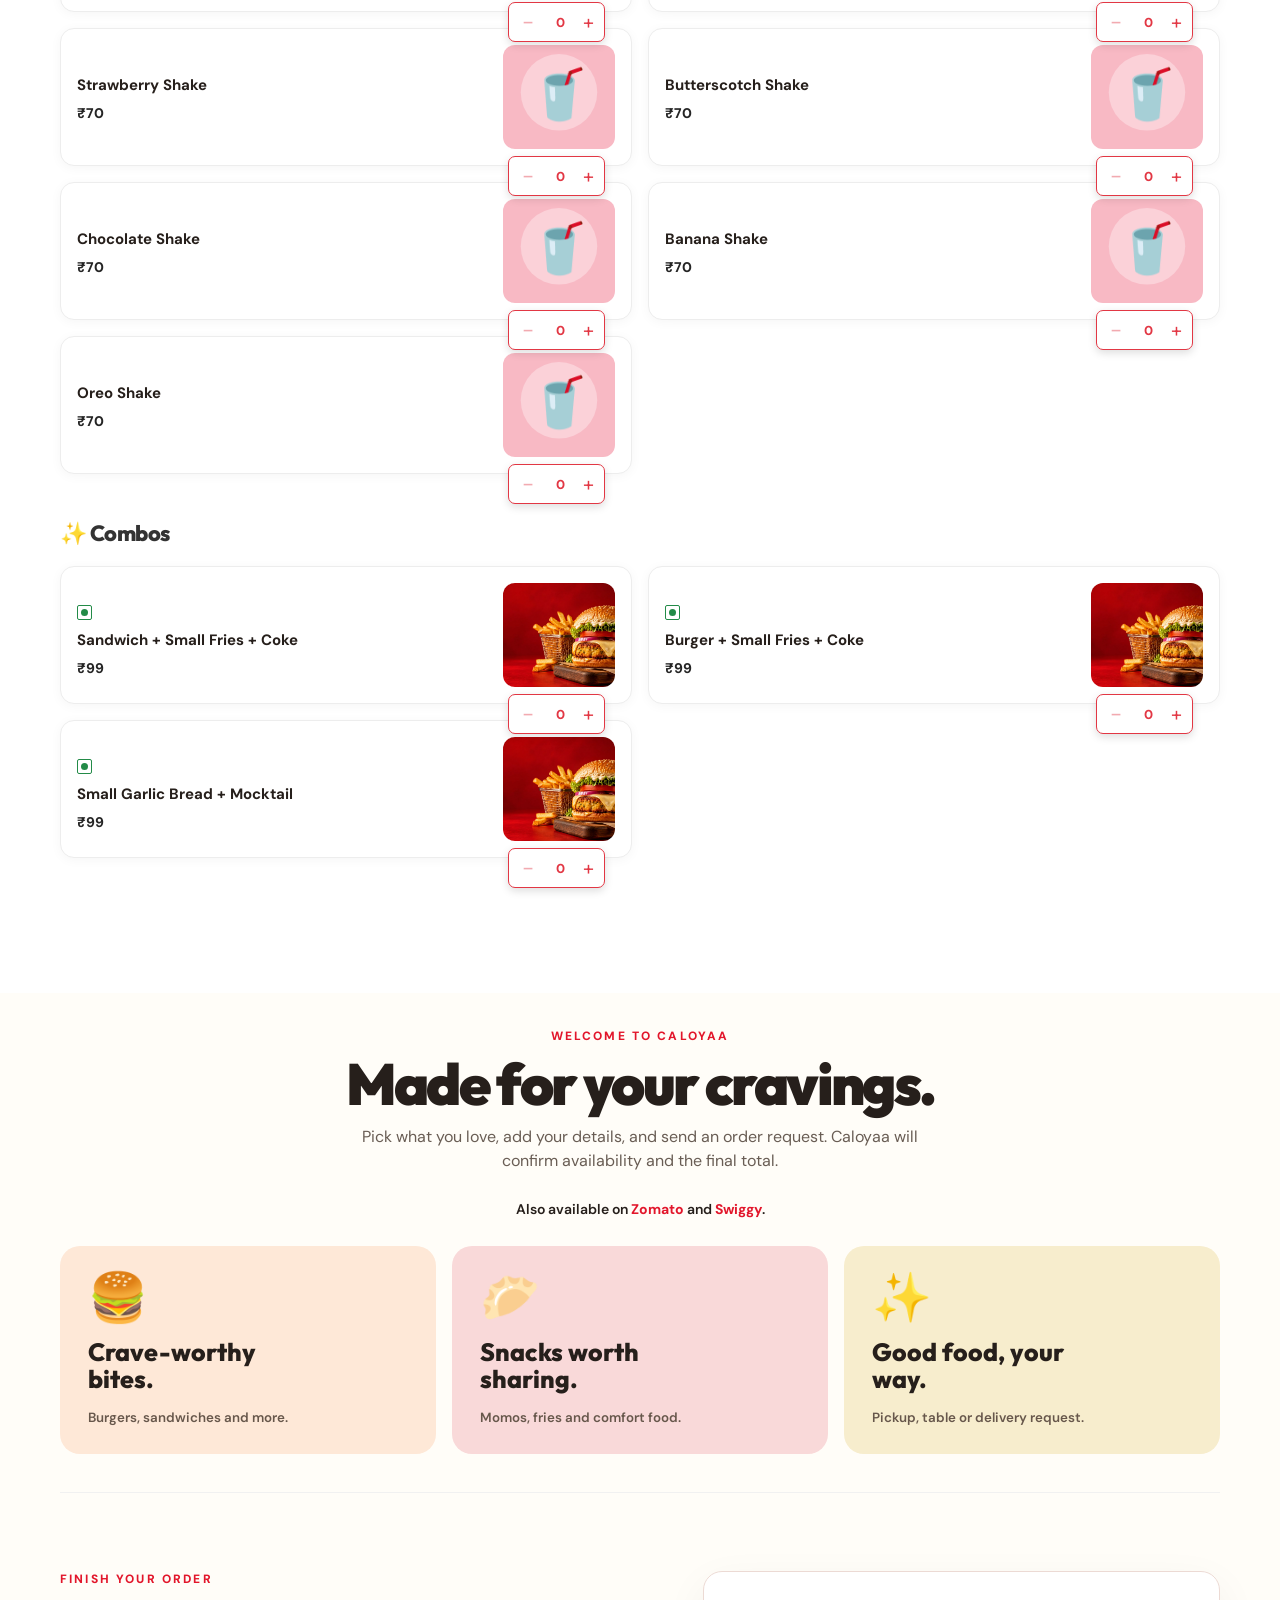
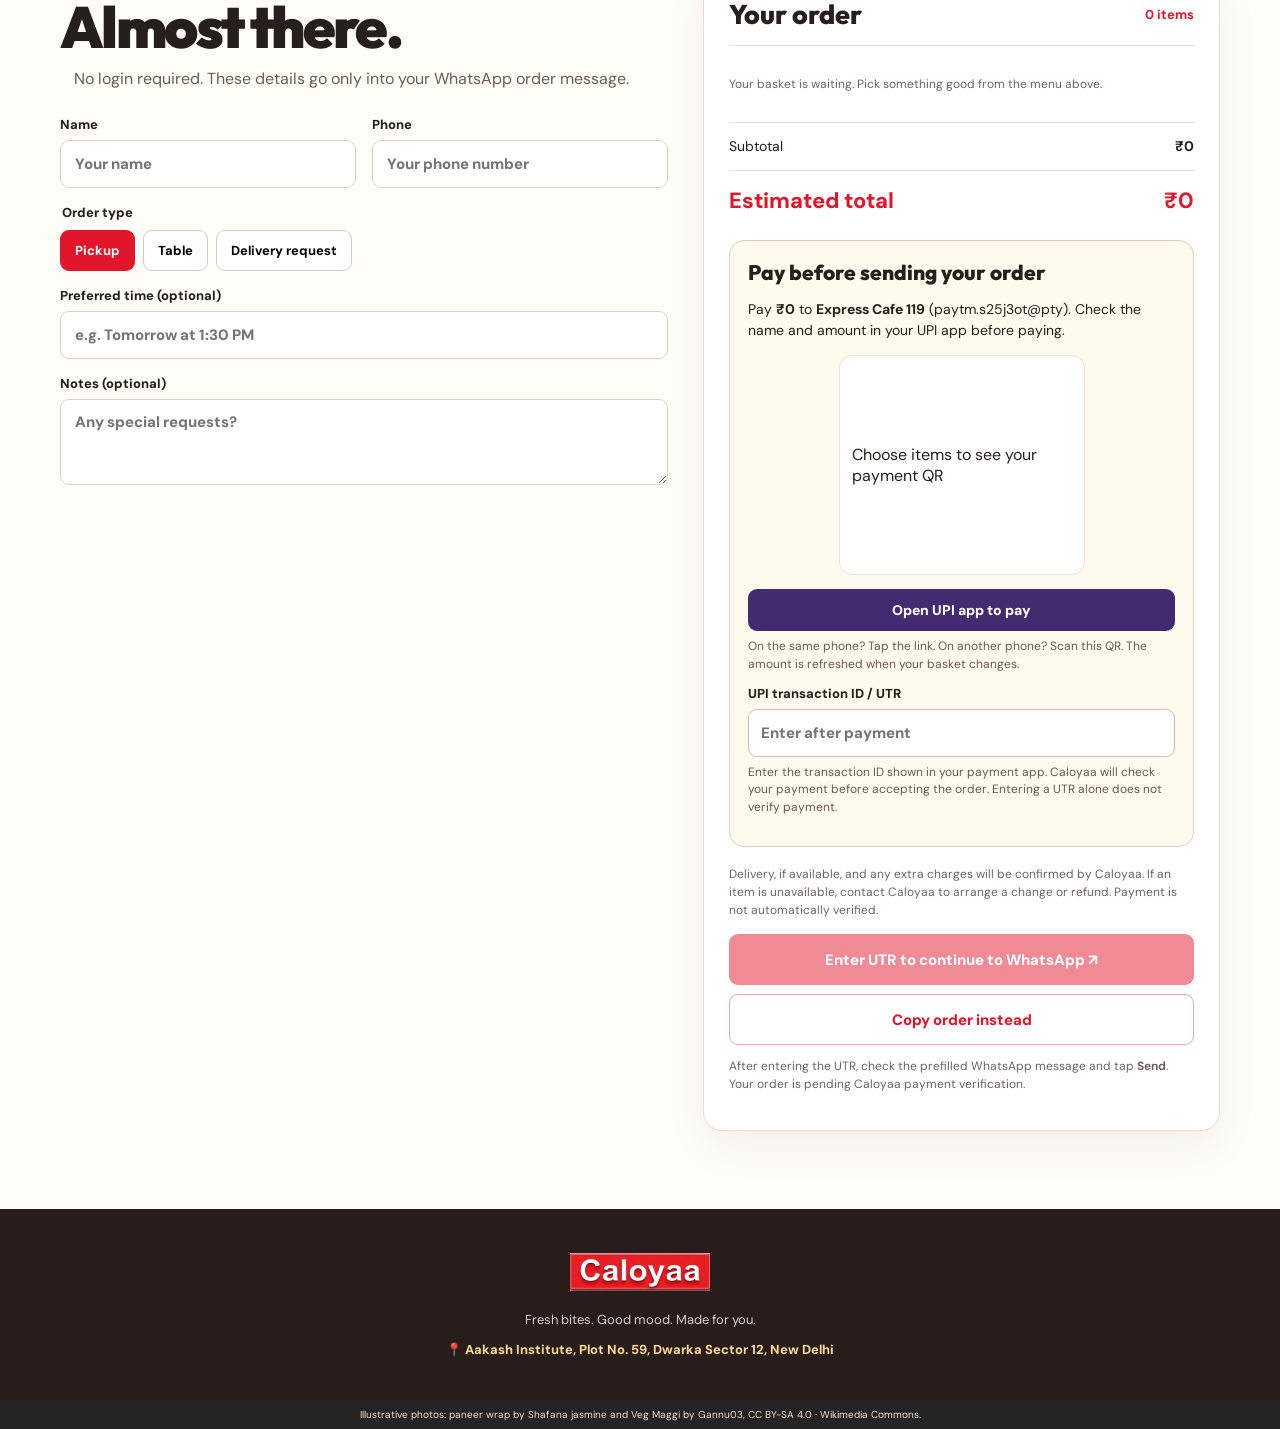
==== commit 5573559a: "Fix Caloyaa catalog stylesheet link markup Updated HTML structure and styles for the menu-first stor" ====
--- a/index.html
+++ b/index.html
@@ -1,4 +1,4 @@
-<!doctype html><style>.admin-entry{display:none!important}</style><script>document.addEventListener('DOMContentLoaded',()=>document.querySelector('.admin-entry')?.remove())</script><script>document.addEventListener('DOMContentLoaded',()=>{let m=document.createElement('link');m.rel='manifest';m.href='/manifest.webmanifest';document.head.append(m)})</script><script defer src="/caloyaa-catalog.js"></script><link rel="stylesheet" href="/caloyaa-catalog.css"<html lang="en"><head><link rel="manifest" href="/manifest.webmanifest"><link rel="icon" href="/icon.svg" type="image/svg+xml"><link rel="apple-touch-icon" href="/icon.svg"><meta name="apple-mobile-web-app-capable" content="yes"><script src="/pwa.js" defer></script><meta charset="UTF-8"><meta name="viewport" content="width=device-width,initial-scale=1"><meta name="theme-color" content="#d80f22"><meta name="description" content="Caloyaa: burgers, momos, shakes and more. Build your order and send it on WhatsApp."><meta property="og:title" content="Caloyaa | Fresh bites, big flavour"><meta property="og:description" content="Explore the menu and request an order on WhatsApp."><title>Caloyaa | Order online</title><link rel="preconnect" href="https://fonts.googleapis.com"><link rel="preconnect" href="https://fonts.gstatic.com" crossorigin><link href="https://fonts.googleapis.com/css2?family=DM+Sans:wght@400;500;600;700;800&family=Outfit:wght@400;500;600;700;800;900&display=swap" rel="stylesheet"><style>.admin-entry{display:none!important}
+<!doctype html><style>.admin-entry{display:none!important}</style><script>document.addEventListener('DOMContentLoaded',()=>document.querySelector('.admin-entry')?.remove())</script><script>document.addEventListener('DOMContentLoaded',()=>{let m=document.createElement('link');m.rel='manifest';m.href='/manifest.webmanifest';document.head.append(m)})</script><script defer src="/caloyaa-catalog.js"></script><link rel="stylesheet" href="/caloyaa-catalog.css"><html lang="en"><head><link rel="manifest" href="/manifest.webmanifest"><link rel="icon" href="/icon.svg" type="image/svg+xml"><link rel="apple-touch-icon" href="/icon.svg"><meta name="apple-mobile-web-app-capable" content="yes"><script src="/pwa.js" defer></script><meta charset="UTF-8"><meta name="viewport" content="width=device-width,initial-scale=1"><meta name="theme-color" content="#d80f22"><meta name="description" content="Caloyaa: burgers, momos, shakes and more. Build your order and send it on WhatsApp."><meta property="og:title" content="Caloyaa | Fresh bites, big flavour"><meta property="og:description" content="Explore the menu and request an order on WhatsApp."><title>Caloyaa | Order online</title><link rel="preconnect" href="https://fonts.googleapis.com"><link rel="preconnect" href="https://fonts.gstatic.com" crossorigin><link href="https://fonts.googleapis.com/css2?family=DM+Sans:wght@400;500;600;700;800&family=Outfit:wght@400;500;600;700;800;900&display=swap" rel="stylesheet"><style>.admin-entry{display:none!important}
 :root{--red:#e2162b;--deep:#8e0615;--ink:#261f1b;--cream:#fff8ed;--line:#eaded3}*{box-sizing:border-box}[hidden]{display:none!important}html{scroll-behavior:smooth}body{margin:0;color:var(--ink);background:#fffdf8;font-family:'DM Sans',Arial,sans-serif}button,input,textarea{font:inherit}button{cursor:pointer}a{color:inherit}.offer{background:#261b19;color:#fff;text-align:center;padding:10px 14px;font-size:12px;font-weight:800;letter-spacing:.06em}.offer span{color:#ffcf71}.nav{display:flex;align-items:center;justify-content:space-between;gap:24px;max-width:1240px;margin:auto;padding:15px 24px}.logo{display:block;width:159px;height:44px;object-fit:contain;object-position:left}.nav-links{display:flex;align-items:center;gap:28px;font-weight:800;font-size:13px}.nav-links a{text-decoration:none}.nav-links a:hover{color:var(--red)}.nav-order,.pill-btn{border:0;border-radius:999px;padding:12px 22px;background:var(--red);color:#fff;font-weight:800;text-decoration:none;white-space:nowrap}.mast{padding:0 16px}.slider{position:relative;max-width:1540px;height:480px;margin:auto;border-radius:24px;overflow:hidden;background:#990a14;color:#fff}.slide{position:absolute;inset:0;opacity:0;pointer-events:none;transition:opacity .65s ease}.slide.active{opacity:1;pointer-events:auto}.slide:before{content:"";position:absolute;inset:0;background:linear-gradient(90deg,rgba(67,0,5,.86) 0%,rgba(81,0,7,.56) 34%,rgba(64,0,8,0) 80%);z-index:1}.slide img{width:100%;height:100%;object-fit:cover;object-position:center}.slide-content{position:absolute;left:max(5%,28px);top:50%;transform:translateY(-50%);z-index:2;width:min(470px,51%)}.eyebrow{font-size:12px;letter-spacing:.19em;font-weight:800;text-transform:uppercase}.slide h1{font:900 clamp(42px,5.2vw,83px)/.98 'Outfit',Arial,sans-serif;letter-spacing:-.055em;margin:15px 0 16px;text-transform:uppercase}.slide p{font-size:18px;line-height:1.45;max-width:400px;margin:0 0 29px}.slide .pill-btn{background:#fff;color:var(--deep);display:inline-block}.slide .pill-btn:hover{background:#ffe2b1}.slide-controls{position:absolute;z-index:3;bottom:25px;left:max(5%,28px);display:flex;gap:8px}.slide-controls button{width:31px;height:7px;border:0;border-radius:8px;background:#ffffff80;padding:0}.slide-controls button.active{width:51px;background:#fff}.slide-arrows{position:absolute;right:24px;bottom:20px;display:flex;gap:8px;z-index:3}.slide-arrows button{width:38px;height:38px;border:1px solid #ffffffab;border-radius:50%;background:#260b0b80;color:#fff;font-size:22px}.slide-arrows button:hover{background:#fff;color:var(--red)}.ticker{background:var(--red);color:#fff;overflow:hidden;white-space:nowrap;margin-top:16px;padding:14px 0;font:800 14px 'Outfit',sans-serif;letter-spacing:.13em}.ticker-track{display:inline-block;animation:marquee 28s linear infinite}.ticker-track span{padding:0 22px}.ticker-track i{font-style:normal;color:#ffde77}@keyframes marquee{to{transform:translateX(-50%)}}.wrap{width:min(1160px,calc(100% - 40px));margin:auto}.intro{text-align:center;padding:75px 0 32px}.section-kicker{font-weight:800;color:var(--red);letter-spacing:.18em;font-size:12px}.intro h2,.section-head h2{font:900 clamp(34px,4.6vw,58px)/1.04 'Outfit',sans-serif;letter-spacing:-.045em;margin:10px 0}.intro p,.section-head p{color:#695d54;line-height:1.55;margin:8px auto;max-width:580px}.platforms{text-align:center;font-size:14px;font-weight:600;margin:0 0 28px}.platforms strong{color:var(--red)}.promo-grid{display:grid;grid-template-columns:repeat(3,1fr);gap:16px;margin:10px 0 80px}.promo{border-radius:20px;padding:28px;min-height:208px;display:flex;flex-direction:column;align-items:flex-start;justify-content:space-between;background:#fee8d7;position:relative;overflow:hidden}.promo:nth-child(2){background:#f9d9d9}.promo:nth-child(3){background:#f7edcd}.promo .icon{font-size:48px;line-height:1}.promo strong{font:800 25px/1.06 'Outfit',sans-serif;max-width:210px}.promo small{font-weight:600;color:#67574b}.promo b{color:var(--red)}.menu-section{background:#fff7ef;padding:75px 0}.section-head{text-align:center}.category-nav{display:flex;gap:9px;overflow:auto;padding:18px 0 30px;scrollbar-width:thin}.category-nav a{border:1px solid #e6c8c1;background:#fff;border-radius:100px;padding:10px 17px;text-decoration:none;white-space:nowrap;font-size:13px;font-weight:800}.category-nav a:hover,.category-nav a:focus{background:var(--red);color:#fff}.food-group{margin:24px 0 45px;scroll-margin-top:20px}#momos-items{scroll-margin-top:20px}.food-group h3{font:800 27px 'Outfit',sans-serif;margin:0 0 19px;letter-spacing:-.025em}.menu-grid{display:grid;grid-template-columns:repeat(2,minmax(0,1fr));gap:13px}.menu-item{background:#fff;border:1px solid #efded4;border-radius:14px;display:flex;align-items:center;justify-content:space-between;padding:16px 17px;min-height:87px;gap:10px;box-shadow:0 3px 12px #541a0a06}.item-info{min-width:0}.item-info strong{display:block;font-size:15px;line-height:1.24}.item-info span{display:block;font-weight:800;color:var(--red);margin-top:6px}.qty{display:flex;align-items:center;gap:7px;flex:none}.qty button{width:34px;height:34px;border:1px solid #edbbc0;background:#fff5f3;color:var(--red);border-radius:50%;font-size:22px;line-height:1}.qty button:last-child{background:var(--red);color:#fff;border-color:var(--red)}.qty button:disabled{opacity:.42;cursor:not-allowed}.qty output{text-align:center;min-width:18px;font-weight:800}.order-layout{display:grid;grid-template-columns:1fr .85fr;gap:35px;padding:78px 0}.form-grid{display:grid;grid-template-columns:1fr 1fr;gap:16px}.form-grid label{font-size:13px;font-weight:800;display:grid;gap:7px}.form-grid .span{grid-column:1/-1}.form-grid input:not([type=checkbox]),.form-grid textarea{width:100%;min-height:48px;padding:12px 14px;border:1px solid #decfc8;border-radius:9px;background:white;color:var(--ink);font-size:15px}.form-grid textarea{resize:vertical}.form-grid input:focus,.form-grid textarea:focus{outline:2px solid var(--red);outline-offset:1px}.form-grid fieldset{border:0;margin:0;padding:0}.form-grid legend{font-size:13px;font-weight:800;margin-bottom:9px}.mode-choice{display:flex;flex-wrap:wrap;gap:8px}.mode-choice button{padding:11px 14px;background:#fff;border:1px solid #dfc8c1;border-radius:9px;font-weight:700;font-size:13px}.mode-choice button.chosen{background:var(--red);color:#fff;border-color:var(--red)}.pre{display:flex!important;align-items:center;gap:12px;background:#fff2dc;border-radius:10px;padding:14px}.pre input{width:21px;height:21px;accent-color:var(--red)}.pre span{display:grid;gap:3px}.pre small{font-weight:400;color:#655c50}.summary{background:#fff;border:1px solid #ecdad4;border-radius:19px;box-shadow:0 15px 45px #3e100d0e;padding:25px;height:max-content;position:sticky;top:15px}.summary-title{display:flex;justify-content:space-between;align-items:center;border-bottom:1px solid var(--line);padding-bottom:14px;margin-bottom:12px}.summary-title h3{font:800 27px 'Outfit';margin:0}.summary-title strong{color:var(--red);font-size:13px}.summary-row{display:flex;justify-content:space-between;gap:12px;padding:7px 0;font-size:14px}.summary-row b{white-space:nowrap}.summary-row.subtotal{border-top:1px solid var(--line);margin-top:12px;padding-top:14px}.summary-row.grand{border-top:1px solid var(--line);margin-top:8px;padding-top:15px;font-size:22px;color:var(--red);font-weight:800}.empty,.disclaimer,.send-note{color:#6f625e;font-size:12px;line-height:1.5}.empty{padding:17px 0}.disclaimer{margin:15px 0}.error{color:#a11222;background:#ffebeb;border-radius:7px;padding:10px;font-size:13px}.order-button,.copy-button{width:100%;border-radius:9px;min-height:51px;font-weight:800;font-size:15px}.order-button{background:#25a65a;color:white;border:0}.order-button:hover{background:#168248}.copy-button{background:#fff;color:var(--red);border:1px solid #eaa6ae;margin-top:9px}.closing{background:#291d1b;color:#fff;padding:42px 20px;text-align:center}.closing img{width:140px;height:42px;object-fit:contain}.closing p{font-size:13px;opacity:.8;margin-bottom:0}.sticky-order{display:none}@media(max-width:800px){.slider{height:400px}.slide-content{width:57%}.slide h1{font-size:48px}.promo-grid{grid-template-columns:1fr 1fr}.order-layout{grid-template-columns:1fr}.summary{position:static}}@media(max-width:620px){.nav{padding:12px 18px}.logo{width:135px;height:38px}.nav-links a:not(.nav-order){display:none}.nav-order{padding:10px 15px;font-size:12px}.mast{padding:0 10px}.slider{height:488px;border-radius:17px}.slide:before{background:linear-gradient(0deg,rgba(58,0,5,.93) 0%,rgba(62,0,5,.62) 42%,rgba(62,0,5,.03) 85%)}.slide img{object-position:64% top}.slide-content{width:calc(100% - 50px);top:auto;bottom:56px;left:25px;transform:none}.slide h1{font-size:48px;margin:10px 0 9px}.slide p{font-size:14px;margin-bottom:17px}.slide .pill-btn{font-size:13px;padding:10px 17px}.slide-controls{left:25px;bottom:21px}.slide-arrows{bottom:12px;right:15px}.slide-arrows button{width:31px;height:31px;font-size:17px}.ticker{font-size:12px;padding:11px 0;margin-top:10px}.wrap{width:calc(100% - 28px)}.intro{padding:48px 6px 23px}.intro h2,.section-head h2{font-size:36px}.promo-grid{grid-template-columns:1fr 1fr;gap:9px;margin-bottom:50px}.promo{padding:17px;min-height:176px}.promo strong{font-size:20px}.promo .icon{font-size:32px}.promo:nth-child(3){grid-column:1/-1;min-height:120px}.menu-section{padding:45px 0}.category-nav{padding:18px 0}.food-group{margin:16px 0 35px}.food-group h3{font-size:24px}.menu-grid{grid-template-columns:1fr;gap:8px}.menu-item{min-height:74px;padding:12px 13px}.item-info strong{font-size:14px}.order-layout{padding:50px 0 75px;gap:30px}.form-grid{grid-template-columns:1fr}.summary{padding:19px}.sticky-order{display:block;position:fixed;bottom:0;left:0;right:0;background:#fff;padding:10px 16px max(10px,env(safe-area-inset-bottom));box-shadow:0 -4px 22px #120b0b1c;z-index:10}.sticky-order a{display:block;text-align:center;background:var(--red);border-radius:9px;color:#fff;text-decoration:none;padding:12px;font-weight:800;font-size:14px}.closing{padding-bottom:110px}}@media(prefers-reduced-motion:reduce){*,*:before,*:after{scroll-behavior:auto!important;animation:none!important;transition:none!important}}
 /* Menu-first storefront inspired by the reference layout, retaining Caloyaa branding. */
 .menu-toggle{border:0;background:transparent;color:var(--deep);font-size:25px;font-weight:800;padding:5px 7px;line-height:1}.service-bar{display:flex;align-items:center;justify-content:center;gap:13px;padding:13px 12px;background:#fff;color:#6b443a;font-size:14px;font-weight:900;text-transform:uppercase}.service-bar strong{color:#592d26}.service-switch{padding:0;border:0;background:transparent}.switch-track{display:flex;align-items:center;width:53px;height:29px;border-radius:30px;background:#9b4e46;padding:3px}.switch-track i{display:block;width:23px;height:23px;border-radius:50%;background:#fff;transform:translateX(24px);transition:transform .2s}.service-switch[aria-checked=false] .switch-track{background:#b6948f}.service-switch[aria-checked=false] i{transform:translateX(0)}.quick-menu{position:absolute;left:12px;top:93px;background:#fff;z-index:20;border:1px solid #ead6d0;border-radius:14px;box-shadow:0 15px 36px #351b1724;display:grid;padding:9px;min-width:190px}.quick-menu[hidden]{display:none}.quick-menu a{font-size:14px;padding:10px 13px;text-decoration:none;border-radius:7px;font-weight:800}.quick-menu a:hover{background:#fff1e9}.quick-menu .admin-entry{border-top:1px solid #ead6d0;margin-top:4px;padding-top:13px;color:#754231;font-size:12px}.address-strip{border-bottom:1px solid #e8d8cf;background:#fff;text-align:center;border-radius:0;font-size:13px;padding:10px}.see-all{float:right;font:800 15px 'DM Sans',sans-serif;text-decoration:none;color:#754231;padding:12px 0}.menu-section{padding:39px 0;background:#fffbf5}.menu-section .section-head{text-align:left}.menu-section .section-head h2{font-size:35px;margin:6px 0}.menu-section .section-head p{margin:7px 0}.category-tiles{grid-template-columns:repeat(3,minmax(0,1fr));max-width:830px}.category-tile img{aspect-ratio:1.25;object-fit:cover}.intro{padding:35px 0 18px}.promo-grid{margin-bottom:38px}.nav-links{display:none}.nav{max-width:none;padding:13px max(20px,calc((100vw - 1150px)/2));background:#fff}.nav .logo{width:150px}
--- a/caloyaa-catalog.css
+++ b/caloyaa-catalog.css
@@ -3,3 +3,8 @@
 @media(max-width:620px){.nav{height:58px;min-height:58px;padding:9px 13px!important;gap:8px}.nav .logo{width:110px!important;height:34px!important}.service-bar{padding:10px 16px!important;justify-content:center!important}.address-strip{padding:7px 14px!important;text-align:center!important}.mast{padding:0;background:#fff}.slider{height:215px!important;border-radius:0!important}.slide-content{left:20px;bottom:30px;top:auto;width:calc(100% - 40px)}.slide h1{font-size:28px!important;margin:6px 0!important}.slide .deal-price{font-size:26px!important;margin:0 0 10px!important}.slide .deal-price small{font-size:11px!important}.slide .eyebrow{font-size:9px!important}.slide .pill-btn{padding:8px 12px;font-size:11px}.slide-controls{bottom:7px;left:20px}.slide-arrows{bottom:5px}.menu-section{padding:18px 0 55px!important}.menu-section .wrap{width:calc(100% - 28px)}.menu-section .section-head h2{font-size:25px!important}.menu-section .section-head p{font-size:12px}.cal-search{margin:15px 0 17px;height:45px}.category-tiles{gap:9px!important;padding-bottom:14px}.category-tile{flex-basis:96px;padding:6px!important}.category-tile img{height:68px!important}.category-tile strong{font-size:11px!important}.category-nav{top:58px;margin-bottom:18px;padding:8px 0!important}.category-nav a{font-size:11px;padding:8px 12px}.food-group{scroll-margin-top:124px;margin:16px 0 30px}.food-group h3{font-size:20px!important}.menu-grid{grid-template-columns:1fr;gap:10px!important}.menu-item{min-height:143px;grid-template-columns:minmax(0,1fr) 104px;padding:12px!important}.cal-food-photo{width:104px;height:104px}.qty{right:22px;top:100px}.bottom-nav{background:#fff;box-shadow:0 -3px 15px #0001}.bottom-nav a{color:#555!important;background:transparent!important}.bottom-nav a:last-child{color:#e23744!important}.sticky-order{bottom:64px;background:transparent;box-shadow:none}.sticky-order button{border-radius:11px;box-shadow:0 7px 19px #af001b33}.order-layout{padding-bottom:130px}}
 @media(prefers-reduced-motion:reduce){.menu-item,.category-tile{transition:none}}
 .menu-item[hidden],.food-group[hidden],.catalog-empty[hidden]{display:none!important}
+/* Card controls and food photography polish */
+
+.menu-item{min-height:180px}.cal-food-photo{height:104px}.qty{top:127px}.address-strip{display:flex!important;align-items:center!important;justify-content:flex-start!important;gap:8px!important;flex-wrap:wrap!important}.address-strip select{width:auto!important}.slider .slide-content{bottom:26px}.slide-arrows{bottom:15px!important}.slide-controls{bottom:18px!important}
+
+@media(max-width:620px){.menu-item{min-height:143px}.cal-food-photo{height:102px}.qty{top:102px}.address-strip{justify-content:center!important}.slider .slide-content{bottom:27px}.slide-controls{bottom:7px!important}.slide-arrows{bottom:5px!important}}
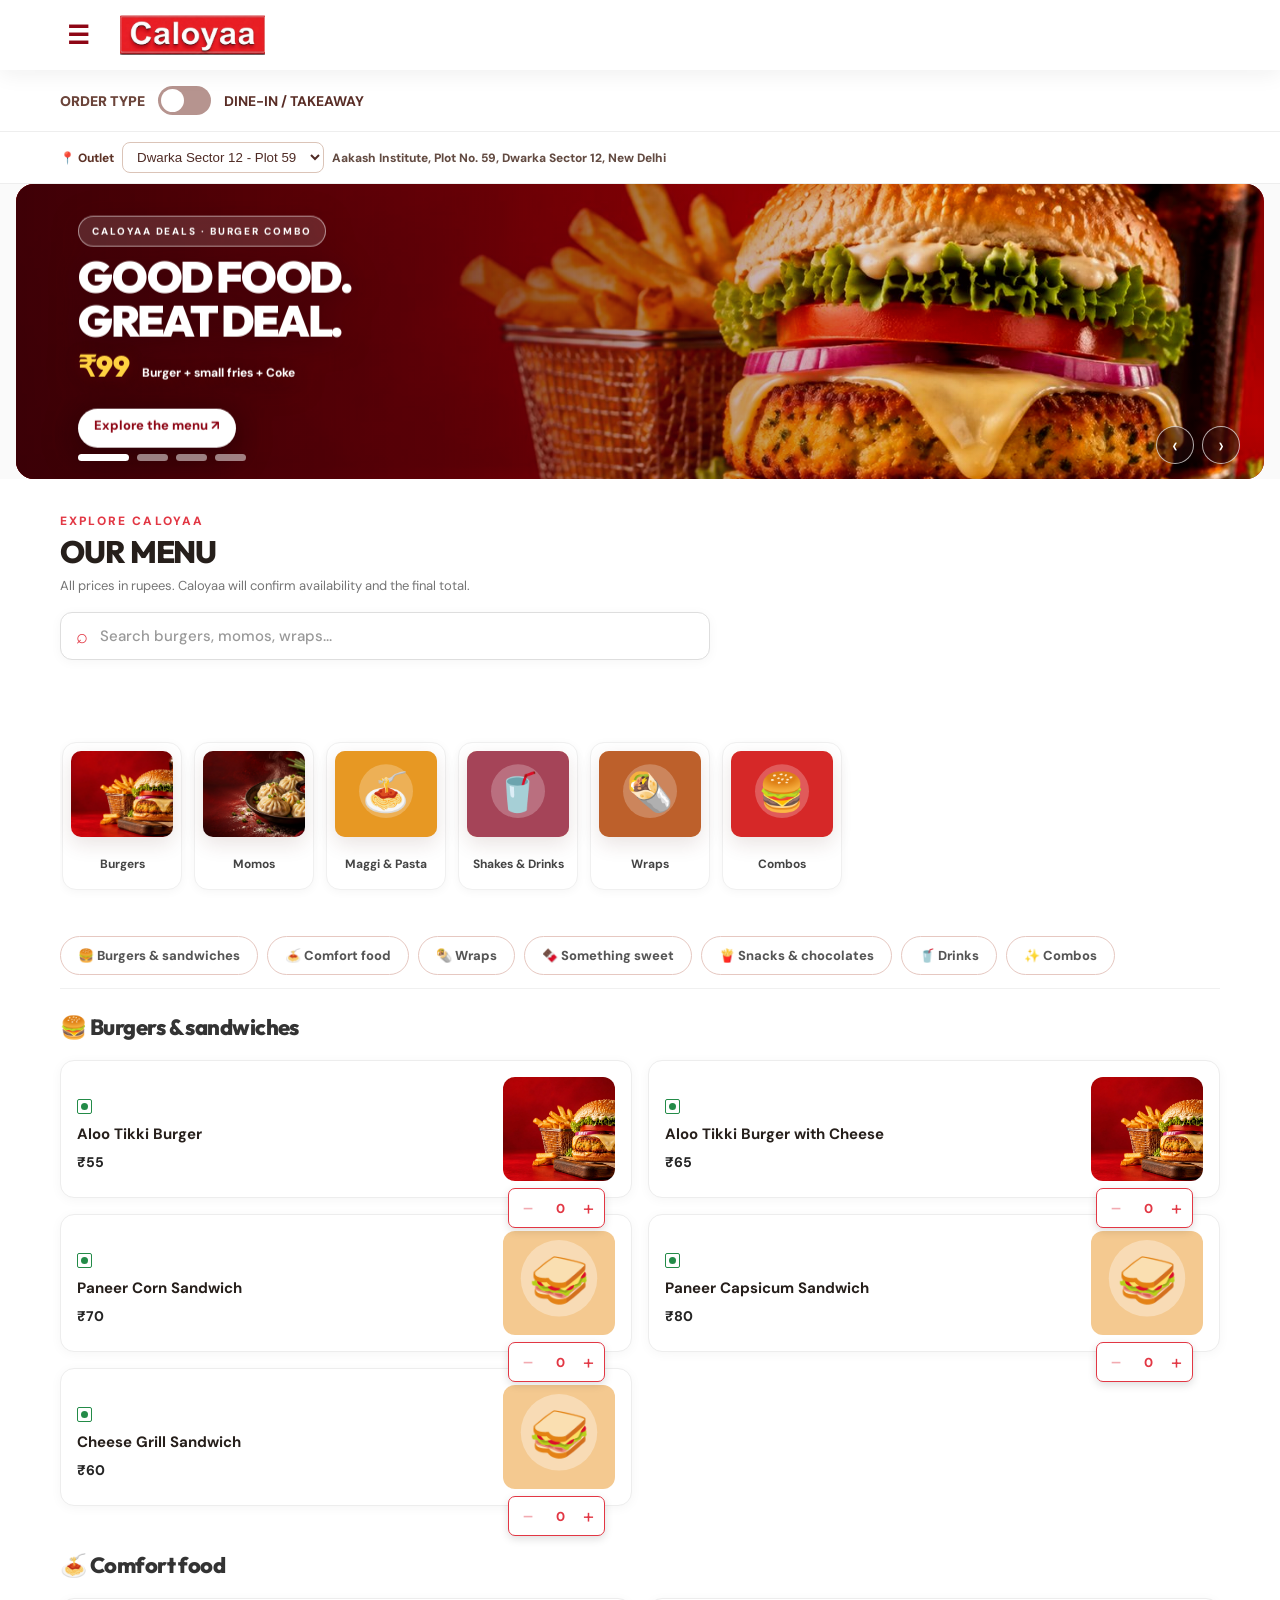
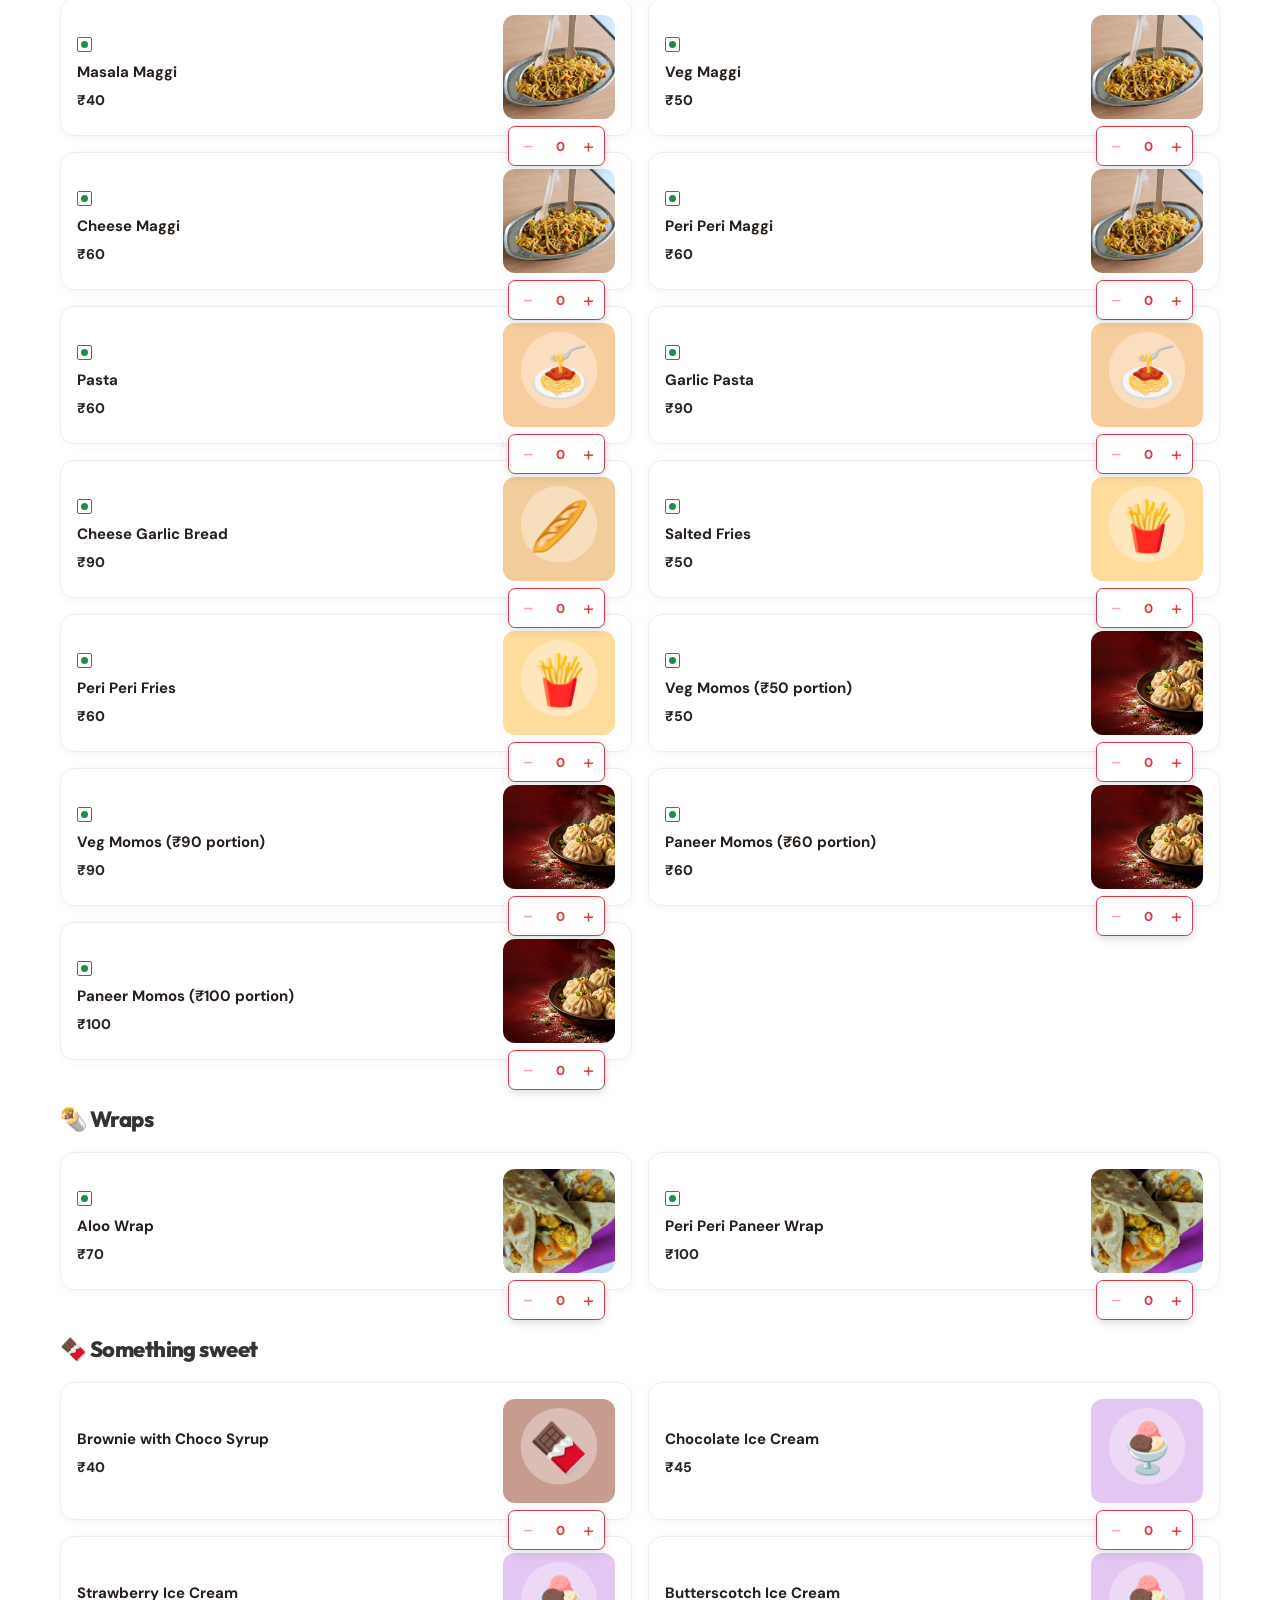
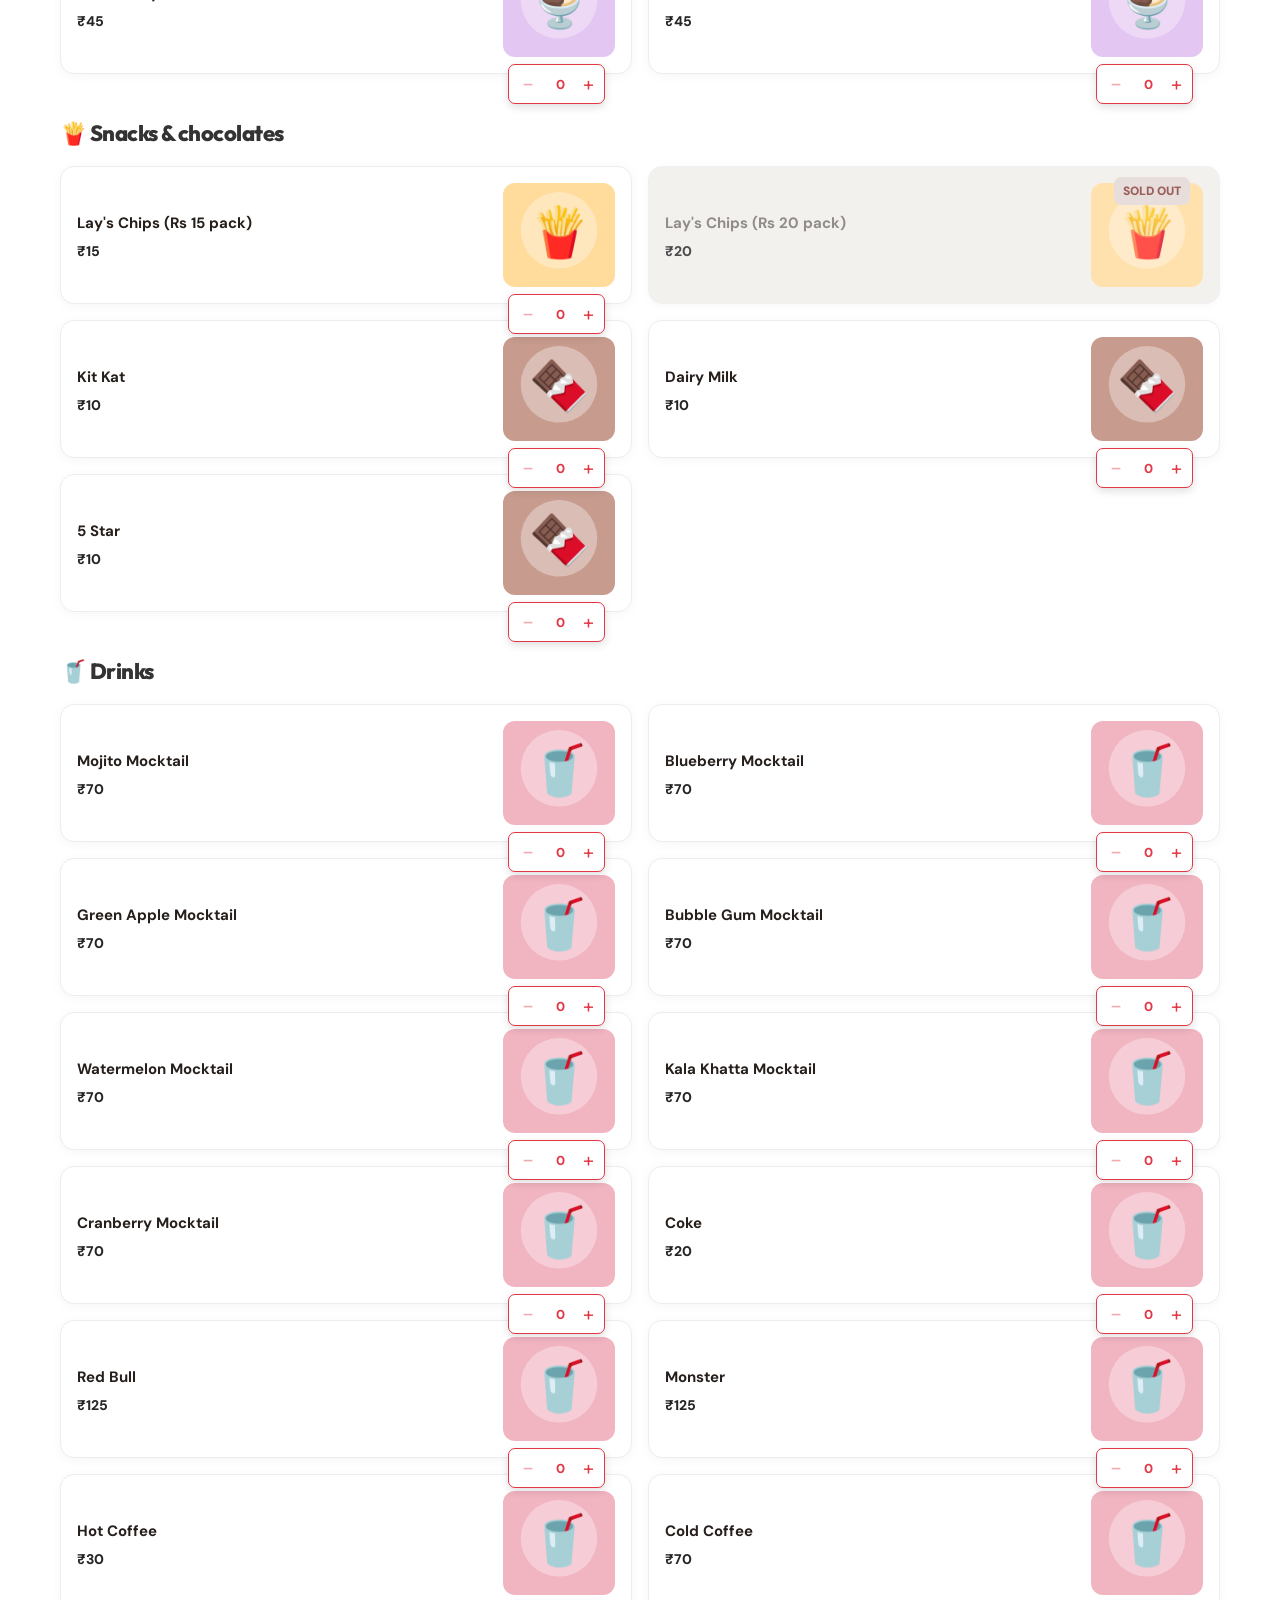
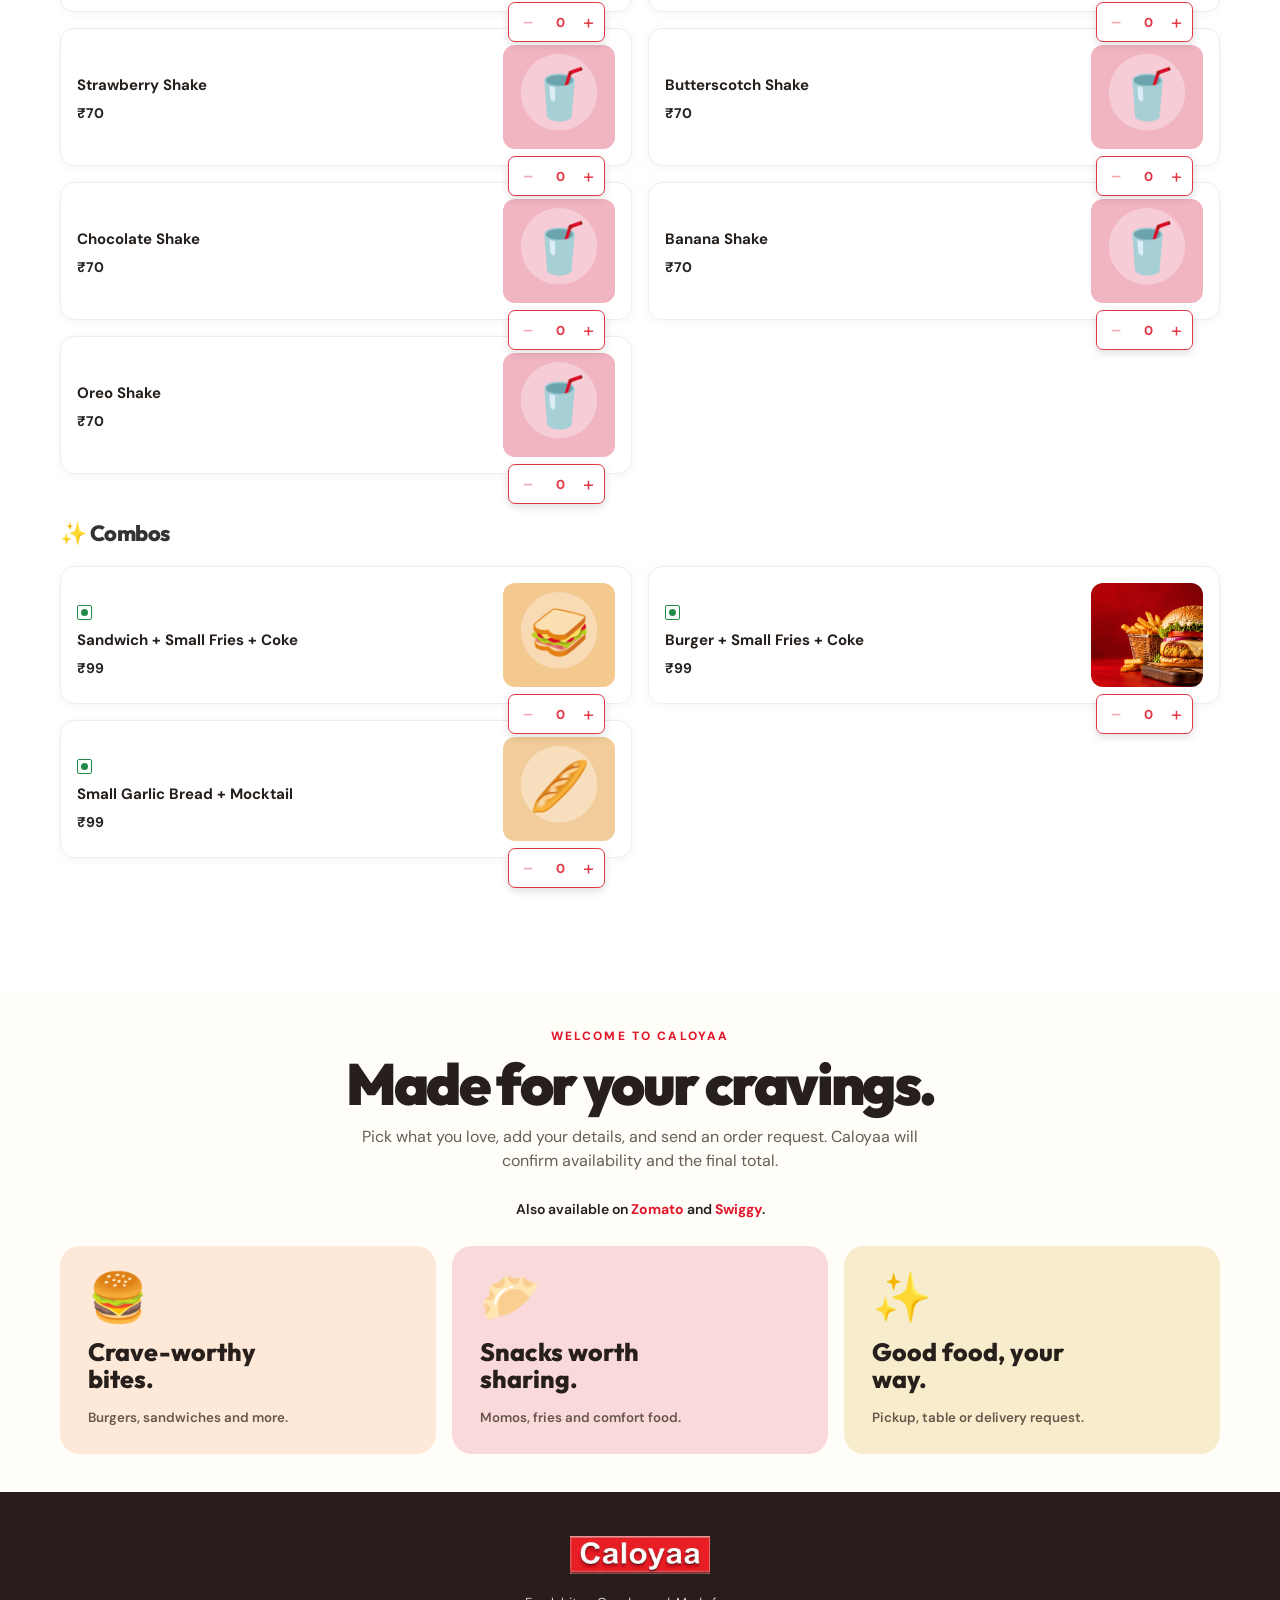
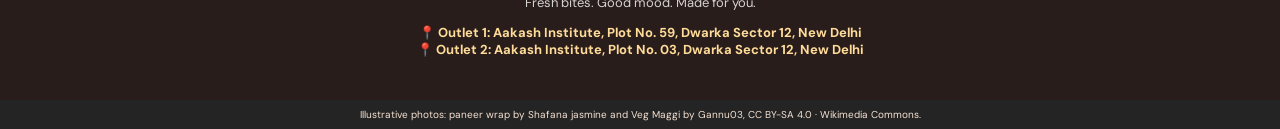
==== commit 08db2b5b: "Add second outlet: Aakash Institute Plot No. 03, Dwarka Sector 12" ====
--- a/index.html
+++ b/index.html
@@ -22,7 +22,7 @@
 <section class="menu-section" id="menu"><div class="wrap"><div class="section-head"><div class="section-kicker">EXPLORE CALOYAA</div><h2>OUR MENU <a class="see-all" href="#menu-groups">See All ❯</a></h2><p>All prices in rupees. Caloyaa will confirm availability and the final total.</p></div><p class="stock-banner" id="stock-banner" role="status" hidden></p><nav class="category-tiles" id="featured-categories" aria-label="Explore our menu categories"></nav><nav class="category-nav" id="categories" aria-label="Menu categories"></nav><div id="menu-groups"></div></div></section>
 <section class="wrap" id="how"><div class="intro"><div class="section-kicker">WELCOME TO CALOYAA</div><h2>Made for your cravings.</h2><p>Pick what you love, add your details, and send an order request. Caloyaa will confirm availability and the final total.</p></div><p class="platforms">Also available on <strong>Zomato</strong> and <strong>Swiggy</strong>.</p><div class="promo-grid"><div class="promo"><span class="icon" aria-hidden="true">🍔</span><strong>Crave-worthy bites.</strong><small>Burgers, sandwiches and more.</small></div><div class="promo"><span class="icon" aria-hidden="true">🥟</span><strong>Snacks worth sharing.</strong><small>Momos, fries and comfort food.</small></div><div class="promo"><span class="icon" aria-hidden="true">✨</span><strong>Good food, your way.</strong><small>Pickup, table or delivery request.</small></div></div></section>
 <section class="wrap order-layout" id="order"><div><div class="section-kicker">FINISH YOUR ORDER</div><div class="section-head" style="text-align:left;margin-bottom:24px"><h2>Almost there.</h2><p>No login required. These details go only into your WhatsApp order message.</p></div><div class="form-grid"><label>Name<input id="customer-name" placeholder="Your name" autocomplete="name" maxlength="70"></label><label>Phone<input id="phone" placeholder="Your phone number" inputmode="tel" autocomplete="tel" maxlength="18"></label><fieldset class="span"><legend>Order type</legend><div class="mode-choice" id="modes"><button class="chosen" type="button" data-mode="Pickup">Pickup</button><button type="button" data-mode="Table">Table</button><button type="button" data-mode="Delivery request">Delivery request</button></div></fieldset><label class="span" id="detail-wrap" hidden><span id="detail-label">Table number or details</span><input id="detail" maxlength="180" placeholder="Add details"></label><label class="span" id="time-wrap">Preferred time (optional)<input id="preorder-time" placeholder="e.g. Tomorrow at 1:30 PM" maxlength="90"></label><label class="span">Notes (optional)<textarea id="notes" rows="3" placeholder="Any special requests?" maxlength="400"></textarea></label></div></div><aside class="summary"><div class="summary-title"><h3>Your order</h3><strong id="item-count">0 items</strong></div><div id="basket"><p class="empty">Your basket is waiting. Pick something good from the menu above.</p></div><div class="summary-row subtotal"><span>Subtotal</span><b id="subtotal">₹0</b></div><div class="summary-row grand"><span>Estimated total</span><b id="total">₹0</b></div><section class="payment-step" aria-labelledby="payment-heading"><h4 id="payment-heading">Pay before sending your order</h4><p>Pay <b id="pay-amount">₹0</b> to <strong>Express Cafe 119</strong> (<span id="pay-upi-id">paytm.s25j3ot@pty</span>). Check the name and amount in your UPI app before paying.</p><div id="pay-qr" role="img" aria-label="UPI payment QR code for the current order total"></div><a id="pay-link" class="pay-link" href="#order">Open UPI app to pay</a><small>On the same phone? Tap the link. On another phone? Scan this QR. The amount is refreshed when your basket changes.</small><label class="utr-label">UPI transaction ID / UTR<input id="utr" type="text" inputmode="numeric" autocomplete="off" maxlength="30" placeholder="Enter after payment"></label><small>Enter the transaction ID shown in your payment app. Caloyaa will check your payment before accepting the order. Entering a UTR alone does not verify payment.</small></section><p class="disclaimer">Delivery, if available, and any extra charges will be confirmed by Caloyaa. If an item is unavailable, contact Caloyaa to arrange a change or refund. Payment is not automatically verified.</p><p class="error" id="error" role="alert" hidden></p><button class="order-button" id="whatsapp" type="button" disabled>Enter UTR to continue to WhatsApp ↗</button><button class="copy-button" id="copy" type="button">Copy order instead</button><p class="send-note">After entering the UTR, check the prefilled WhatsApp message and tap <b>Send</b>. Your order is pending Caloyaa payment verification.</p></aside></section></main>
-<nav class="bottom-nav" aria-label="Quick navigation"><a href="#top"><span>⌂</span>Home</a><a href="#deals"><span>★</span>Deals</a><a href="#order"><span>▣</span>Order</a></nav><footer class="closing" id="contact"><img src="[data-uri]" alt="Caloyaa"><p>Fresh bites. Good mood. Made for you.</p><p class="cafe-address">📍 Aakash Institute, Plot No. 59, Dwarka Sector 12, New Delhi</p></footer><div class="sticky-order" id="sticky-cart" hidden><button type="button" id="sticky-link" class="cart-open">🛒 View Cart · 0 items</button></div><div class="cart-overlay" id="cart-overlay" hidden><div class="cart-backdrop" id="cart-backdrop"></div><section class="cart-panel" role="dialog" aria-modal="true" aria-labelledby="cart-heading"><div class="cart-heading"><h2 id="cart-heading">Your Cart <span id="drawer-count">0 items</span></h2><button id="close-cart" type="button" aria-label="Close cart">✕</button></div><div id="drawer-items" class="drawer-items"></div><div class="drawer-bottom"><div class="drawer-total"><span>Estimated total</span><strong id="drawer-total">₹0</strong></div><p>Pay at checkout. Caloyaa will verify your payment and confirm the order.</p><button id="cart-checkout" type="button">Continue to checkout →</button></div></section></div>
+<nav class="bottom-nav" aria-label="Quick navigation"><a href="#top"><span>⌂</span>Home</a><a href="#deals"><span>★</span>Deals</a><a href="#order"><span>▣</span>Order</a></nav><footer class="closing" id="contact"><img src="[data-uri]" alt="Caloyaa"><p>Fresh bites. Good mood. Made for you.</p><p class="cafe-address">📍 Outlet 1: Aakash Institute, Plot No. 59, Dwarka Sector 12, New Delhi<br>📍 Outlet 2: Aakash Institute, Plot No. 03, Dwarka Sector 12, New Delhi</p></footer><div class="sticky-order" id="sticky-cart" hidden><button type="button" id="sticky-link" class="cart-open">🛒 View Cart · 0 items</button></div><div class="cart-overlay" id="cart-overlay" hidden><div class="cart-backdrop" id="cart-backdrop"></div><section class="cart-panel" role="dialog" aria-modal="true" aria-labelledby="cart-heading"><div class="cart-heading"><h2 id="cart-heading">Your Cart <span id="drawer-count">0 items</span></h2><button id="close-cart" type="button" aria-label="Close cart">✕</button></div><div id="drawer-items" class="drawer-items"></div><div class="drawer-bottom"><div class="drawer-total"><span>Estimated total</span><strong id="drawer-total">₹0</strong></div><p>Pay at checkout. Caloyaa will verify your payment and confirm the order.</p><button id="cart-checkout" type="button">Continue to checkout →</button></div></section></div>
 <script>var qrcode = function() {
 
   //---------------------------------------------------------------------
@@ -2308,7 +2308,7 @@
 const burgerImage=document.querySelector('.slide img').src,momosImage=document.querySelectorAll('.slide img')[1].src;
 const $=id=>document.getElementById(id);
 const payee='paytm.s25j3ot@pty',payeeName='Express Cafe 119';
-const outlets=[{id:'dwarka',name:'Dwarka Sector 12',address:'Aakash Institute, Plot No. 59, Dwarka Sector 12, New Delhi',whatsapp:'919758939698'}];let activeOutlet=outlets[0];outlets.forEach(o=>{let option=document.createElement('option');option.value=o.id;option.textContent=o.name;$('outlet-select').append(option)});$('outlet-select').onchange=()=>{activeOutlet=outlets.find(o=>o.id===$('outlet-select').value)||outlets[0];$('outlet-address').textContent=activeOutlet.address};$('outlet-select').dispatchEvent(new Event('change'));
+const outlets=[{id:'dwarka',name:'Dwarka Sector 12 - Plot 59',address:'Aakash Institute, Plot No. 59, Dwarka Sector 12, New Delhi',whatsapp:'919758939698'},{id:'dwarka-plot3',name:'Dwarka Sector 12 - Plot 03',address:'Aakash Institute, Plot No. 03, Dwarka Sector 12, New Delhi',whatsapp:'919758939698'}];let activeOutlet=outlets[0];outlets.forEach(o=>{let option=document.createElement('option');option.value=o.id;option.textContent=o.name;$('outlet-select').append(option)});$('outlet-select').onchange=()=>{activeOutlet=outlets.find(o=>o.id===$('outlet-select').value)||outlets[0];$('outlet-address').textContent=activeOutlet.address};$('outlet-select').dispatchEvent(new Event('change'));
 let lastBasket='',paymentRef='';
 function updatePayment(){const {count,total}=amounts(),button=$('whatsapp'),basketKey=JSON.stringify(selected().map(([name])=>[name,qty.get(name)]));if(basketKey!==lastBasket){lastBasket=basketKey;$('utr').value='';paymentRef=count?(crypto.randomUUID?crypto.randomUUID().replace(/-/g,'').slice(0,20):String(Date.now())):''}const utr=$('utr').value.trim();button.disabled=!count||!/^\d{8,30}$/.test(utr);button.textContent=button.disabled?'Enter UTR to continue to WhatsApp ↗':'Continue to WhatsApp ↗';$('pay-amount').textContent=money(total);if(!count){$('pay-qr').textContent='Choose items to see your payment QR';$('pay-link').removeAttribute('href');return}const params=new URLSearchParams({pa:payee,pn:payeeName,tr:paymentRef,tn:'Caloyaa order',am:total.toFixed(2),cu:'INR'}),uri='upi://pay?'+params.toString();$('pay-link').href=uri;let qr=qrcode(0,'M');qr.addData(uri);qr.make();$('pay-qr').innerHTML=qr.createSvgTag({cellSize:5,margin:4,scalable:true})}
 $('utr').addEventListener('input',updatePayment);
--- a/caloyaa-catalog.css
+++ b/caloyaa-catalog.css
@@ -8,3 +8,18 @@
 .menu-item{min-height:180px}.cal-food-photo{height:104px}.qty{top:127px}.address-strip{display:flex!important;align-items:center!important;justify-content:flex-start!important;gap:8px!important;flex-wrap:wrap!important}.address-strip select{width:auto!important}.slider .slide-content{bottom:26px}.slide-arrows{bottom:15px!important}.slide-controls{bottom:18px!important}
 
 @media(max-width:620px){.menu-item{min-height:143px}.cal-food-photo{height:102px}.qty{top:102px}.address-strip{justify-content:center!important}.slider .slide-content{bottom:27px}.slide-controls{bottom:7px!important}.slide-arrows{bottom:5px!important}}
+/* Keep all promotional copy and CTA inside the compact carousel. */
+
+.slide-content{top:50%;bottom:auto!important;transform:translateY(-50%);width:min(430px,47%)}.slide h1{font-size:clamp(29px,3.4vw,47px)!important;line-height:1.02!important;margin:8px 0!important}.slide .deal-price{font-size:29px!important;margin:0 0 11px!important;line-height:1.1!important}.slide .deal-price small{font-size:12px!important}.slide .pill-btn{display:inline-flex;align-items:center;justify-content:center;min-height:39px;padding:9px 16px;font-size:13px;line-height:1.2;position:relative;z-index:4}@media(max-width:620px){.slide-content{top:50%;left:20px;width:calc(100% - 40px);transform:translateY(-50%)}.slide h1{font-size:26px!important}.slide .deal-price{font-size:25px!important;margin:0 0 9px!important}.slide .deal-price small{font-size:10px!important}.slide .pill-btn{min-height:34px;padding:7px 12px;font-size:11px}}
+/* Mobile carousel has later inline rules; pin the copy back inside its slide. */
+@media(max-width:620px){.slider .slide .slide-content{top:50%!important;bottom:auto!important;transform:translateY(-50%)!important;left:20px!important;width:calc(100% - 40px)!important}}
+/* Checkout is a separate step, not a visible form below the menu. */
+#order:not(.checkout-open){display:none!important}
+/* Portal checkout and separate WhatsApp fallback */
+#portal-order{display:block;width:100%;margin:12px 0 6px;background:#bd182b;color:#fff;border:0;border-radius:12px;padding:15px 20px;font:800 16px 'DM Sans',sans-serif;cursor:pointer}
+#portal-order:disabled{opacity:.5;cursor:not-allowed}
+#portal-result:not(:empty){margin:14px 0;padding:14px;border:1px solid #f2d6d8;background:#fff8f8;border-radius:10px;line-height:1.5}
+#portal-result a{font-weight:800;color:#af162a;text-decoration:underline}
+#whatsapp{display:block;width:100%;margin-top:8px;background:#fff!important;color:#235c3a!important;border:2px solid #238b48!important}
+#whatsapp:disabled{opacity:.5}
+#portal-order[hidden]{display:none!important}
